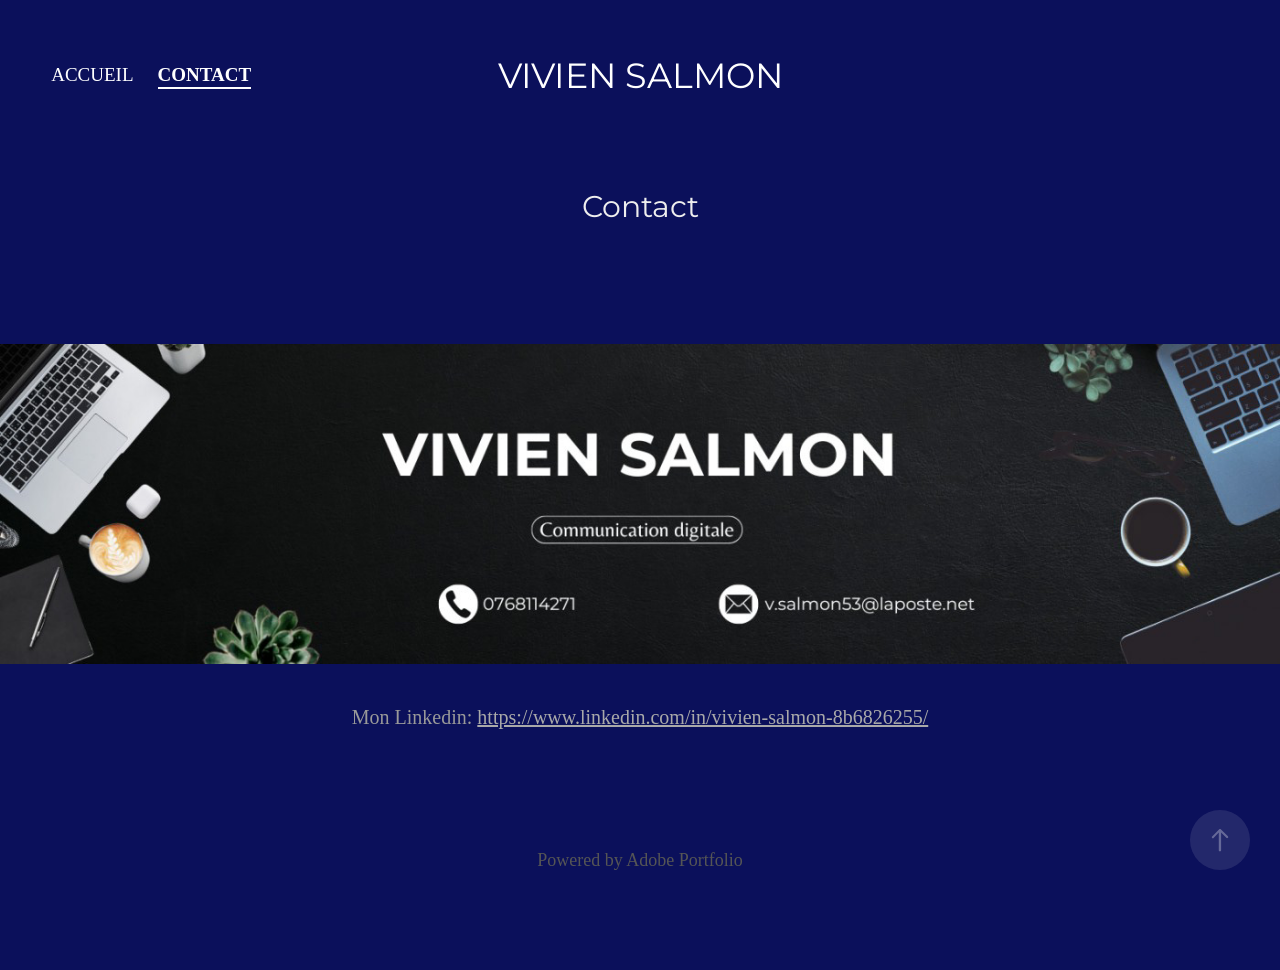
==== contact/index.html @ 7e1f2089 "Reproduction intégrale du Portfolio Vivien Salmon pour GitHub Pages" ====
<!DOCTYPE html>
<html lang="fr" class="responsive">
<head>
  <meta charset="UTF-8">
  <meta name="viewport" content="width=device-width, initial-scale=1.0">
  <title>Contact | Vivien Salmon</title>
  <meta name="description" content="Portfolio de Vivien Salmon - Master en Communication Numérique et création de contenus (Audiovisuel, Graphisme, Web, Sport).">
  <meta name="author" content="Vivien Salmon">

  <!-- Open Graph / Meta Réseaux Sociaux -->
  <meta property="og:title" content="Contact | Vivien Salmon">
  <meta property="og:description" content="Portfolio de Vivien Salmon - Projets audiovisuels, graphiques et communication.">
  <meta property="og:type" content="website">

  <!-- Google Fonts : Montserrat & Inter (Typographie Futura PT alternative) -->
  <link rel="preconnect" href="https://fonts.googleapis.com">
  <link rel="preconnect" href="https://fonts.gstatic.com" crossorigin>
  <link href="https://fonts.googleapis.com/css2?family=Montserrat:ital,wght@0,300;0,400;0,500;0,600;0,700;0,800;1,400&family=Inter:wght@300;400;500;600;700&display=swap" rel="stylesheet">

  <!-- Stylesheets -->
  <link rel="stylesheet" href="../assets/css/main.css">
  <link rel="stylesheet" href="../assets/css/theme.css">
  <link rel="stylesheet" href="../assets/css/custom.css">

  <link rel="icon" type="image/x-icon" href="../assets/images/favicon.ico">
</head>
<body class="theme-background">

    <div class="page-background-video page-background-video-with-panel">
      </div>
  <div class="js-responsive-nav">
    <div class="responsive-nav has-social">
      <div class="close-responsive-click-area js-close-responsive-nav">
        <div class="close-responsive-button"></div>
      </div>
          <nav class="nav-container" data-hover-hint-placement="bottom-start">
                          <div class="gallery-title"><a href="../index.html">Accueil</a></div>
                              <div class="page-title">
        <a href="../contact.html" class=" active">Contact</a>
      </div>
</nav>
        <div class="social pf-nav-social" data-hover-hint-placement="bottom-start">
          <ul>
                </ul>
        </div>
          </div>
  </div>
    <header class="site-header js-site-header " data-hover-hint-placement="top-start">
        <nav class="nav-container" data-hover-hint-placement="bottom-start">
                        <div class="gallery-title"><a href="../index.html">Accueil</a></div>
                              <div class="page-title">
        <a href="../contact.html" class=" active">Contact</a>
      </div>
</nav>
        <div class="logo-wrap" data-hover-hint-placement="bottom-start">
          <div class="logo logo-text  ">
              <a href="../index.html" class="preserve-whitespace">Vivien Salmon</a>
    
</div>
        </div>
        <div class="social pf-nav-social" data-hover-hint-placement="bottom-start">
          <ul>
                </ul>
        </div>
              <div class="hamburger-click-area js-hamburger">
          <div class="hamburger">
            <i></i>
            <i></i>
            <i></i>
          </div>
        </div>
          </header>
    <div class="header-placeholder"></div>
    <div class="site-wrap cfix js-site-wrap">
    <div class="site-container">
      <div class="site-content">
        <main>
            <div class="page-container">
              <section class="page standard-modules">
                  <header class="page-header content">
            <h1 class="title preserve-whitespace">Contact</h1>
            <p class="description"></p>
        </header>
            <div class="page-content js-page-content">
        <div id="project-canvas" class="js-project-modules modules content">
    <div id="project-modules">
  <div class="project-module module image project-module-image js-js-project-module" style="padding-top: px;
padding-bottom: px;
">


     <div class="js-lightbox lightbox-link" data-src="../assets/images/efd9c366-d733-4918-a617-cfb0f1c86d12.jpg">
           <img class="js-lazy image-loaded" src="../assets/images/efd9c366-d733-4918-a617-cfb0f1c86d12.jpg" width="1400" srcset="../assets/images/efd9c366-d733-4918-a617-cfb0f1c86d12.jpg 600w,../assets/images/efd9c366-d733-4918-a617-cfb0f1c86d12.jpg 1200w,../assets/images/efd9c366-d733-4918-a617-cfb0f1c86d12.jpg 1400w," sizes="(max-width: 1400px) 100vw, 1400px">
     </div>

</div>
<div class="project-module module text project-module-text align- js-project-module">
  <div class="rich-text js-text-editable module-text"><div>Mon Linkedin:&nbsp;<a href="https://www.linkedin.com/in/vivien-salmon-8b6826255/" target="_self">https://www.linkedin.com/in/vivien-salmon-8b6826255/</a></div></div>
</div>
  </div>
  </div>
</div>
    </section>
                  <section class="back-to-top">
      <a href="#"><span class="arrow">↑</span><span class="preserve-whitespace">Back to Top</span></a>
    </section>
    <a class="back-to-top-fixed js-back-to-top back-to-top-fixed-with-panel" data-hover-hint-placement="top-start" href="#">
      <svg version="1.1" id="Layer_1" xmlns="http://www.w3.org/2000/svg" xmlns:xlink="http://www.w3.org/1999/xlink" x="0px" y="0px" viewBox="0 0 26 26" style="enable-background:new 0 0 26 26;" xml:space="preserve" class="icon icon-back-to-top">
      <g>
        <path d="M13.8,1.3L21.6,9c0.1,0.1,0.1,0.3,0.2,0.4c0.1,0.1,0.1,0.3,0.1,0.4s0,0.3-0.1,0.4c-0.1,0.1-0.1,0.3-0.3,0.4
          c-0.1,0.1-0.2,0.2-0.4,0.3c-0.2,0.1-0.3,0.1-0.4,0.1c-0.1,0-0.3,0-0.4-0.1c-0.2-0.1-0.3-0.2-0.4-0.3L14.2,5l0,19.1
          c0,0.2-0.1,0.3-0.1,0.5c0,0.1-0.1,0.3-0.3,0.4c-0.1,0.1-0.2,0.2-0.4,0.3c-0.1,0.1-0.3,0.1-0.5,0.1c-0.1,0-0.3,0-0.4-0.1
          c-0.1-0.1-0.3-0.1-0.4-0.3c-0.1-0.1-0.2-0.2-0.3-0.4c-0.1-0.1-0.1-0.3-0.1-0.5l0-19.1l-5.7,5.7C6,10.8,5.8,10.9,5.7,11
          c-0.1,0.1-0.3,0.1-0.4,0.1c-0.2,0-0.3,0-0.4-0.1c-0.1-0.1-0.3-0.2-0.4-0.3c-0.1-0.1-0.1-0.2-0.2-0.4C4.1,10.2,4,10.1,4.1,9.9
          c0-0.1,0-0.3,0.1-0.4c0-0.1,0.1-0.3,0.3-0.4l7.7-7.8c0.1,0,0.2-0.1,0.2-0.1c0,0,0.1-0.1,0.2-0.1c0.1,0,0.2,0,0.2-0.1
          c0.1,0,0.1,0,0.2,0c0,0,0.1,0,0.2,0c0.1,0,0.2,0,0.2,0.1c0.1,0,0.1,0.1,0.2,0.1C13.7,1.2,13.8,1.2,13.8,1.3z"></path>
      </g>
      </svg>
    </a>
  </div>
                        <footer class="site-footer">
                <div class="footer-text">
                  Powered by <a href="http://portfolio.adobe.com" target="_blank">Adobe Portfolio</a>
                </div>
              </footer>
                  </main>
      </div>
    </div>
  </div>

    <script type="text/javascript">var __config__ = {
lightbox: {"enabled":1,"color":{"opacity":0.94,"hex":"#fff"}},
pageTransition: 1,
linkTransition: 1,
theme: {"name":"marta/ludwig"},
};

var __languages__ = {
  localizedValidationMessages: {}
};
</script>
    <script type="text/javascript" src="https://renderer.myportfolio.com/dist/js/main.js"></script><div class="js-lightbox-wrap offscreen" id="lightbox-wrap">
    
  <div class="js-blocking" id="lightbox-blocking">
    <span class="lightbox-spinner"></span>
  </div>

    <div class="js-lightbox-inner-wrap" id="lightbox-inner-wrap">
      <div class="js-img-wrap" id="lightbox-img-wrap">
        
  <div class="lightbox-extra control prev js-control js-prev">
    <svg xmlns="http://www.w3.org/2000/svg" version="1.1" x="0" y="0" width="60" height="60" viewBox="0 0 60 60" xml:space="preserve">
      <circle class="lightbox-icon-bg" cx="30" cy="30" r="30"></circle>
      <path class="lightbox-icon-arrow" d="M36.8,36.4L30.3,30l6.5-6.4l-3.5-3.4l-10,9.8l10,9.8L36.8,36.4z"></path>
    </svg>
  </div>

        
  <div class="lightbox-extra control next js-control js-next">
    <svg xmlns="http://www.w3.org/2000/svg" version="1.1" x="0" y="0" width="60" height="60" viewBox="0 0 60 60" xml:space="preserve">
      <circle class="lightbox-icon-bg" cx="30" cy="30" r="30"></circle>
      <path class="lightbox-icon-arrow" d="M24.2,23.5l6.6,6.5l-6.6,6.5l3.6,3.5L37.8,30l-10.1-9.9L24.2,23.5z"></path>
    </svg>
  </div>

        
  <div class="lightbox-extra control close js-control js-close">
    <svg xmlns="http://www.w3.org/2000/svg" version="1.1" x="0" y="0" viewBox="0 0 100 100" preserveAspectRatio="xMidYMid meet">
      <circle class="lightbox-icon-bg" cx="50" cy="50" r="47.5"></circle>
      <polygon class="lightbox-icon-close" points="64.5,39.8 60.2,35.5 50,45.7 39.8,35.5 35.5,39.8 45.7,50 35.5,60.2 39.8,64.5 50,54.3 60.2,64.5 64.5,60.2 54.3,50"></polygon>
    </svg>
  </div>

        <div class="lightbox-contents js-contents"></div>
      </div>
    </div>
  </div>



          <script>
          (function() {
            function listener(evt) {
              // prevent user interaction
              evt.stopPropagation();
              evt.stopImmediatePropagation();
              evt.preventDefault();
            };
            document.addEventListener('click', listener, true);
            window.addEventListener('load', function() { document.removeEventListener('click', listener, true); });
          })();
          </script>
        

  <!-- Lightbox Modal pour agrandir les photos -->
  <div id="image-lightbox" class="lightbox-modal" onclick="closeLightbox()">
    <span class="lightbox-close">&times;</span>
    <img class="lightbox-content" id="lightbox-img" alt="Agrandissement">
  </div>

  <script src="../assets/js/main.js"></script>
</body>
</html>
---- assets/css/main.css ----
.disable-download img {
  pointer-events: none; }
@-webkit-keyframes rotate-forever {
  0% {
    -webkit-transform: rotate(0deg);
    -moz-transform: rotate(0deg);
    -ms-transform: rotate(0deg);
    -o-transform: rotate(0deg);
    transform: rotate(0deg); }
  100% {
    -webkit-transform: rotate(360deg);
    -moz-transform: rotate(360deg);
    -ms-transform: rotate(360deg);
    -o-transform: rotate(360deg);
    transform: rotate(360deg); } }

@-moz-keyframes rotate-forever {
  0% {
    -webkit-transform: rotate(0deg);
    -moz-transform: rotate(0deg);
    -ms-transform: rotate(0deg);
    -o-transform: rotate(0deg);
    transform: rotate(0deg); }
  100% {
    -webkit-transform: rotate(360deg);
    -moz-transform: rotate(360deg);
    -ms-transform: rotate(360deg);
    -o-transform: rotate(360deg);
    transform: rotate(360deg); } }

@keyframes rotate-forever {
  0% {
    -webkit-transform: rotate(0deg);
    -moz-transform: rotate(0deg);
    -ms-transform: rotate(0deg);
    -o-transform: rotate(0deg);
    transform: rotate(0deg); }
  100% {
    -webkit-transform: rotate(360deg);
    -moz-transform: rotate(360deg);
    -ms-transform: rotate(360deg);
    -o-transform: rotate(360deg);
    transform: rotate(360deg); } }

.lightbox-spinner {
  -webkit-animation-duration: 0.7s;
  -moz-animation-duration: 0.7s;
  animation-duration: 0.7s;
  -webkit-animation-iteration-count: infinite;
  -moz-animation-iteration-count: infinite;
  animation-iteration-count: infinite;
  -webkit-animation-name: rotate-forever;
  -moz-animation-name: rotate-forever;
  animation-name: rotate-forever;
  -webkit-animation-timing-function: linear;
  -moz-animation-timing-function: linear;
  animation-timing-function: linear;
  height: 30px;
  width: 30px;
  border: 4px solid #fff;
  border-right-color: transparent;
  border-radius: 50%;
  display: inline-block;
  opacity: 0.7; }
.link-transition a {
  transition: background 0.2s ease, color 0.2s ease; }
  .link-transition a svg {
    transition: fill 0.2s ease; }

.project-cover .details {
  transition: background 0.2s ease; }

.project-cover .title,
.project-cover .fields,
.project-cover .custom,
.project-cover .description,
.project-cover .date {
  transition: color 0.2s ease; }
html.lightbox-enabled,
html.lightbox-enabled body {
  overflow: hidden; }

html.lightbox-zoomed .lightbox-content {
  cursor: zoom-out;
  overflow: auto; }
  html.lightbox-zoomed .lightbox-content.zoomable-x {
    justify-content: flex-start; }
  html.lightbox-zoomed .lightbox-content.zoomable-y {
    align-items: baseline; }

html.lightbox-zoomed #lightbox-wrap img {
  max-width: inherit;
  max-height: inherit; }

html.lightbox-zoomed #lightbox-img-wrap .lightbox-extra {
  display: none; }

.lightbox-link,
.lightbox-content.zoomable {
  cursor: zoom-in; }

#lightbox-wrap .lightbox-contents {
  -moz-user-select: none;
  -webkit-user-select: none;
  -ms-user-select: none;
  user-select: none; }

.lightbox-content {
  align-items: center;
  display: flex;
  height: 100%;
  justify-content: center;
  opacity: 1;
  position: absolute;
  top: 0;
  transition: opacity .4s;
  width: 100vw; }

#lightbox-blocking {
  align-items: center;
  bottom: 0;
  display: flex;
  justify-content: center;
  left: 0;
  position: fixed;
  right: 0;
  top: 0;
  z-index: 1002; }
  #lightbox-blocking .lightbox-spinner {
    display: none; }

#lightbox-wrap {
  height: 100%;
  left: 0;
  position: fixed;
  top: 0;
  width: 100vw;
  z-index: 1001; }
  #lightbox-wrap .offscreen, #lightbox-wrap.offscreen {
    height: 0;
    overflow: hidden;
    visibility: hidden;
    -webkit-transform: translateX(-99999px);
    -ms-transform: translateX(-99999px);
    transform: translateX(-99999px);
    width: 0; }
  #lightbox-wrap.loading .lightbox-spinner {
    display: block; }
  #lightbox-wrap .hidden {
    opacity: 0; }
  #lightbox-wrap .lightbox-contents {
    display: inline-block;
    max-height: 100%;
    max-width: 100%; }
  #lightbox-wrap.single .next, #lightbox-wrap.single .next:hover,
  #lightbox-wrap.single .prev,
  #lightbox-wrap.single .prev:hover {
    display: none; }
  #lightbox-wrap.extras-hidden #lightbox-img-wrap .lightbox-extra {
    opacity: 0;
    transition: opacity 1s; }
  #lightbox-wrap img {
    max-height: 100vh;
    max-width: 100vw; }

#lightbox-inner-wrap {
  height: 100%;
  margin: auto;
  position: relative;
  z-index: 1003; }
  #lightbox-inner-wrap .control {
    cursor: pointer;
    position: absolute;
    z-index: 1003; }
  #lightbox-inner-wrap svg .lightbox-icon-bg {
    fill: #696969;
    opacity: .2; }
  #lightbox-inner-wrap svg:hover .lightbox-icon-bg {
    opacity: .4; }
  #lightbox-inner-wrap .next,
  #lightbox-inner-wrap .prev {
    height: 100vh;
    opacity: 0;
    top: 0;
    width: 30vw; }
    #lightbox-inner-wrap .next:hover,
    #lightbox-inner-wrap .prev:hover {
      opacity: 1; }
    #lightbox-inner-wrap .next.hidden,
    #lightbox-inner-wrap .prev.hidden {
      cursor: default; }
      #lightbox-inner-wrap .next.hidden svg,
      #lightbox-inner-wrap .prev.hidden svg {
        display: none; }
    #lightbox-inner-wrap .next svg,
    #lightbox-inner-wrap .prev svg {
      top: -webkit-calc(50% - 30px) ;
      top: calc(50% - 30px) ;
      position: absolute; }
      #lightbox-inner-wrap .next svg .lightbox-icon-arrow,
      #lightbox-inner-wrap .prev svg .lightbox-icon-arrow {
        fill: #FFFFFF; }
  #lightbox-inner-wrap .next {
    right: 0; }
    #lightbox-inner-wrap .next svg {
      right: 20px; }
  #lightbox-inner-wrap .prev {
    left: 0; }
    #lightbox-inner-wrap .prev svg {
      left: 20px; }
  #lightbox-inner-wrap .close {
    position: fixed;
    height: 40px;
    right: 20px;
    top: 20px;
    width: 40px; }
    #lightbox-inner-wrap .close:hover {
      cursor: pointer; }
    #lightbox-inner-wrap .close .lightbox-icon-bg {
      fill: #fff; }

@media (max-width: 1024px) {
  #lightbox-inner-wrap .close {
    right: 0;
    top: 0; }
    #lightbox-inner-wrap .close circle {
      display: none; }
  #lightbox-inner-wrap .next:hover,
  #lightbox-inner-wrap .prev:hover {
    opacity: 0; } }

@media (min-width: 1024px) {
  .lightbox-link.hover-icon-enabled {
    position: relative; }
    .lightbox-link.hover-icon-enabled:hover::after {
      background: rgba(105, 105, 105, 0.2) url([data-uri]) no-repeat center;
      background-size: 16px;
      border-radius: 50%;
      content: '';
      display: block;
      height: 36px;
      position: absolute;
      right: 10px;
      top: 10px;
      width: 36px;
      z-index: 1000; } }

@media all and (-ms-high-contrast: none) {
  .lightbox-link,
  .lightbox-content.zoomable {
    cursor: pointer; } }
.project-module-video {
  min-width: 210px !important; }

.project-module-video .embed-dimensions {
  min-width: 210px !important; }
@-webkit-keyframes fade-in {
  from {
    opacity: 0; }
  to {
    opacity: 1; } }

@-moz-keyframes fade-in {
  from {
    opacity: 0; }
  to {
    opacity: 1; } }

@keyframes fade-in {
  from {
    opacity: 0; }
  to {
    opacity: 1; } }

@-webkit-keyframes fade-out {
  from {
    opacity: 1; }
  to {
    opacity: 0; } }

@-moz-keyframes fade-out {
  from {
    opacity: 1; }
  to {
    opacity: 0; } }

@keyframes fade-out {
  from {
    opacity: 1; }
  to {
    opacity: 0; } }

.transition-enabled {
  opacity: 0; }

.transition-in {
  -webkit-animation: fade-in ease-in;
  animation: fade-in ease-in;
  -webkit-animation-duration: 0.25s;
  animation-duration: 0.25s;
  -webkit-animation-fill-mode: forwards;
  animation-fill-mode: forwards; }

.transition-out {
  opacity: 1;
  -webkit-animation: fade-out ease-out;
  animation: fade-out ease-out;
  -webkit-animation-duration: 0.25s;
  animation-duration: 0.25s;
  -webkit-animation-fill-mode: forwards;
  animation-fill-mode: forwards; }
---- assets/css/theme.css ----
.logo-wrap:after, .site-header:after {
  clear: both;
  content: "";
  display: table;
}

/*! normalize.css v3.0.1 | MIT License | git.io/normalize */
/**
 * 1. Set default font family to sans-serif.
 * 2. Prevent iOS text size adjust after orientation change, without disabling
 *    user zoom.
 */
html {
  font-family: sans-serif; /* 1 */
  -ms-text-size-adjust: 100%; /* 2 */
  -webkit-text-size-adjust: 100%; /* 2 */
}

/**
 * Remove default margin.
 */
body {
  margin: 0;
}

/* HTML5 display definitions
   ========================================================================== */
/**
 * Correct `block` display not defined for any HTML5 element in IE 8/9.
 * Correct `block` display not defined for `details` or `summary` in IE 10/11 and Firefox.
 * Correct `block` display not defined for `main` in IE 11.
 */
article,
aside,
details,
figcaption,
figure,
footer,
header,
hgroup,
main,
nav,
section,
summary {
  display: block;
}

/**
 * 1. Correct `inline-block` display not defined in IE 8/9.
 * 2. Normalize vertical alignment of `progress` in Chrome, Firefox, and Opera.
 */
audio,
canvas,
progress,
video {
  display: inline-block; /* 1 */
  vertical-align: baseline; /* 2 */
}

/**
 * Prevent modern browsers from displaying `audio` without controls.
 * Remove excess height in iOS 5 devices.
 */
audio:not([controls]) {
  display: none;
  height: 0;
}

/**
 * Address `[hidden]` styling not present in IE 8/9/10.
 * Hide the `template` element in IE 8/9/11, Safari, and Firefox < 22.
 */
[hidden],
template {
  display: none;
}

/* Links
   ========================================================================== */
/**
 * Remove the gray background color from active links in IE 10.
 */
a {
  background: transparent;
}

/**
 * Improve readability when focused and also mouse hovered in all browsers.
 */
a:active,
a:focus,
a:hover {
  outline: 0;
}

/* Text-level semantics
   ========================================================================== */
/**
 * Address styling not present in IE 8/9/10/11, Safari, and Chrome.
 */
abbr[title] {
  border-bottom: 1px dotted;
}

/**
 * Address style set to `bolder` in Firefox 4+, Safari, and Chrome.
 */
b,
strong {
  font-weight: bold;
}

/**
 * Address styling not present in Safari and Chrome.
 */
dfn {
  font-style: italic;
}

/**
 * Address variable `h1` font-size and margin within `section` and `article`
 * contexts in Firefox 4+, Safari, and Chrome.
 */
h1 {
  font-size: 2em;
  margin: 0.67em 0;
}

/**
 * Address styling not present in IE 8/9.
 */
mark {
  background: #ff0;
  color: #000;
}

/**
 * Address inconsistent and variable font size in all browsers.
 */
small {
  font-size: 80%;
}

/**
 * Prevent `sub` and `sup` affecting `line-height` in all browsers.
 */
sub,
sup {
  font-size: 75%;
  line-height: 0;
  position: relative;
  vertical-align: baseline;
}

sup {
  top: -0.5em;
}

sub {
  bottom: -0.25em;
}

/* Embedded content
   ========================================================================== */
/**
 * Remove border when inside `a` element in IE 8/9/10.
 */
img {
  border: 0;
}

/**
 * Correct overflow not hidden in IE 9/10/11.
 */
svg:not(:root) {
  overflow: hidden;
}

/* Grouping content
   ========================================================================== */
/**
 * Address margin not present in IE 8/9 and Safari.
 */
figure {
  margin: 1em 40px;
}

/**
 * Address differences between Firefox and other browsers.
 */
hr {
  -moz-box-sizing: content-box;
  box-sizing: content-box;
  height: 0;
}

/**
 * Contain overflow in all browsers.
 */
pre {
  overflow: auto;
}

/**
 * Address odd `em`-unit font size rendering in all browsers.
 */
code,
kbd,
pre,
samp {
  font-family: monospace, monospace;
  font-size: 1em;
}

/* Forms
   ========================================================================== */
/**
 * Known limitation: by default, Chrome and Safari on OS X allow very limited
 * styling of `select`, unless a `border` property is set.
 */
/**
 * 1. Correct color not being inherited.
 *    Known issue: affects color of disabled elements.
 * 2. Correct font properties not being inherited.
 * 3. Address margins set differently in Firefox 4+, Safari, and Chrome.
 */
button,
input,
optgroup,
select,
textarea {
  color: inherit; /* 1 */
  font: inherit; /* 2 */
  margin: 0; /* 3 */
}

/**
 * Address `overflow` set to `hidden` in IE 8/9/10/11.
 */
button {
  overflow: visible;
}

/**
 * Address inconsistent `text-transform` inheritance for `button` and `select`.
 * All other form control elements do not inherit `text-transform` values.
 * Correct `button` style inheritance in Firefox, IE 8/9/10/11, and Opera.
 * Correct `select` style inheritance in Firefox.
 */
button,
select {
  text-transform: none;
}

/**
 * 1. Avoid the WebKit bug in Android 4.0.* where (2) destroys native `audio`
 *    and `video` controls.
 * 2. Correct inability to style clickable `input` types in iOS.
 * 3. Improve usability and consistency of cursor style between image-type
 *    `input` and others.
 */
button,
html input[type=button],
input[type=reset],
input[type=submit] {
  -webkit-appearance: button; /* 2 */
  cursor: pointer; /* 3 */
}

/**
 * Re-set default cursor for disabled elements.
 */
button[disabled],
html input[disabled] {
  cursor: default;
}

/**
 * Remove inner padding and border in Firefox 4+.
 */
button::-moz-focus-inner,
input::-moz-focus-inner {
  border: 0;
  padding: 0;
}

/**
 * Address Firefox 4+ setting `line-height` on `input` using `!important` in
 * the UA stylesheet.
 */
input {
  line-height: normal;
}

/**
 * It's recommended that you don't attempt to style these elements.
 * Firefox's implementation doesn't respect box-sizing, padding, or width.
 *
 * 1. Address box sizing set to `content-box` in IE 8/9/10.
 * 2. Remove excess padding in IE 8/9/10.
 */
input[type=checkbox],
input[type=radio] {
  box-sizing: border-box; /* 1 */
  padding: 0; /* 2 */
}

/**
 * Fix the cursor style for Chrome's increment/decrement buttons. For certain
 * `font-size` values of the `input`, it causes the cursor style of the
 * decrement button to change from `default` to `text`.
 */
input[type=number]::-webkit-inner-spin-button,
input[type=number]::-webkit-outer-spin-button {
  height: auto;
}

/**
 * 1. Address `appearance` set to `searchfield` in Safari and Chrome.
 * 2. Address `box-sizing` set to `border-box` in Safari and Chrome
 *    (include `-moz` to future-proof).
 */
input[type=search] {
  -webkit-appearance: textfield; /* 1 */
  -moz-box-sizing: content-box;
  -webkit-box-sizing: content-box; /* 2 */
  box-sizing: content-box;
}

/**
 * Remove inner padding and search cancel button in Safari and Chrome on OS X.
 * Safari (but not Chrome) clips the cancel button when the search input has
 * padding (and `textfield` appearance).
 */
input[type=search]::-webkit-search-cancel-button,
input[type=search]::-webkit-search-decoration {
  -webkit-appearance: none;
}

/**
 * Define consistent border, margin, and padding.
 */
fieldset {
  border: 0;
  margin: 0;
  padding: 0;
}

/**
 * 1. Correct `color` not being inherited in IE 8/9/10/11.
 * 2. Remove padding so people aren't caught out if they zero out fieldsets.
 */
legend {
  border: 0; /* 1 */
  padding: 0; /* 2 */
}

/**
 * Remove default vertical scrollbar in IE 8/9/10/11.
 */
textarea {
  overflow: auto;
}

/**
 * Don't inherit the `font-weight` (applied by a rule above).
 * NOTE: the default cannot safely be changed in Chrome and Safari on OS X.
 */
optgroup {
  font-weight: bold;
}

/* Tables
   ========================================================================== */
/**
 * Remove most spacing between table cells.
 */
table {
  border-collapse: collapse;
  border-spacing: 0;
}

td,
th {
  padding: 0;
}

* {
  box-sizing: border-box;
}

html {
  -webkit-font-smoothing: antialiased;
  text-rendering: optimizeLegibility;
}

ul {
  margin: 0;
  padding: 0;
}
ul li {
  list-style-type: none;
}

img {
  vertical-align: top;
}

p {
  margin: 0;
}

a {
  text-decoration: none;
}

html,
body {
  min-height: 100%;
}

.italic {
  font-style: italic;
}

.underline {
  text-decoration: underline;
}

.strikethrough {
  text-decoration: line-through;
}

.bold {
  font-weight: bold;
}

.cfix:after {
  clear: both;
  content: " ";
  display: block;
  height: 0;
  line-height: 0;
  overflow: hidden;
  visibility: hidden;
}

html {
  background-color: #0B105B;
  /* stylelint-disable function-url-quotes */
  background-image: url("");
  /* stylelint-enable function-url-quotes */
  background-position: top left;
  background-repeat: no-repeat;
  background-size: contain;
}
html:before {
  background-color: #000;
  display: none;
  opacity: calc(30 * 0.01);
}
.site-container {
  float: left;
  max-width: 100%;
}

html .page-background-video .video-wrap {
  left: 0;
  width: 100%;
}

.image-left .page-background-video .video-wrap {
  left: 50vw;
  width: 50vw;
}

.image-right .page-background-video .video-wrap {
  width: 50vw;
}

.example-site-footer {
  background: rgba(37, 38, 42, 0.94);
  bottom: 0;
  color: #fff;
  display: inline-block;
  font-family: "Helvetica Neue", sans-serif;
  font-size: 14px;
  left: 0;
  padding: 0 20px 0 0;
  position: fixed;
  width: 100%;
  z-index: 4;
}
.example-site-footer .icon {
  fill: #fff;
  float: left;
}
.example-site-footer .content-left,
.example-site-footer .content-right {
  height: 70px;
}
.example-site-footer .content-left {
  float: left;
}
.example-site-footer .content-right {
  float: right;
}

.example-footer-content {
  -webkit-transform: translateY(-50%);
  -moz-transform: translateY(-50%);
  -ms-transform: translateY(-50%);
  -o-transform: translateY(-50%);
  transform: translateY(-50%);
  display: inline-block;
  position: relative;
  top: 50%;
}

.example-footer-link {
  border-bottom: 1px solid #fff;
  color: #fff;
}
.example-footer-link:hover {
  border-bottom-width: 0;
}

@media (max-width: 932px) {
  .example-site-footer .desktop {
    display: none;
  }
  .example-site-footer .mobile {
    text-transform: capitalize;
  }
}
html {
  position: relative;
}
html:before {
  content: "";
  height: 100%;
  left: 0;
  position: fixed;
  top: 0;
  width: 100%;
}

.site-wrap,
.site-container {
  position: relative;
  width: 100%;
}

.site-wrap:before {
  content: "";
  height: 100%;
  left: 0;
  position: absolute;
  top: 0;
  width: 100%;
}

.site-header {
  position: relative;
}

.theme-container:before {
  content: "";
  height: 100%;
  left: 0;
  position: absolute;
  top: 0;
  width: 100%;
}

.responsive-nav {
  display: none;
  opacity: 0;
  visibility: hidden;
}

.project-cover .separator:last-child,
.project-header .fields .separator:last-child {
  display: none;
}

.preserve-whitespace {
  white-space: pre-wrap;
}

.preserve-whitespace--nowrap {
  white-space: pre;
}

.page-background-video .video-wrap {
  height: 100vh;
  left: 80px;
  overflow: hidden;
  position: fixed;
  top: 0;
  width: calc(100vw - 80px);
  z-index: -1;
}
.image-right .page-background-video .video-wrap {
  width: 50vw;
}
.image-left .page-background-video .video-wrap {
  left: 50%;
  width: 50vw;
}
.page-background-video .renditions-video {
  font-family: "object-fit: cover;";
  height: 100%;
  left: 0;
  object-fit: cover;
  position: relative;
  top: 0;
  width: 100%;
}

.page-background-video-with-panel .video-wrap {
  left: 260px;
  width: calc(100vw - 260px);
}
.image-right .page-background-video-with-panel .video-wrap {
  left: 260px;
  width: calc(50vw - 130px);
}
.image-left .page-background-video-with-panel .video-wrap {
  left: calc(50% + 130px);
  width: calc(50vw - 130px);
}
.image-right .page-background-video-with-panel .video-wrap {
  left: 0;
  width: 50vw;
}
.image-left .page-background-video-with-panel .video-wrap {
  left: 50%;
  width: 50vw;
}

.mp4-image {
  display: none !important;
  font-family: "object-fit: cover;";
  height: 100%;
  left: 0;
  object-fit: cover;
  position: relative;
  top: 0;
  width: 100%;
}

@supports (-webkit-overflow-scrolling: touch) {
  .video-wrap .renditions-video {
    display: none;
  }
  .video-wrap .mp4-image {
    display: block !important;
  }
}
.logo,
.logo-secondary {
  clear: both;
  word-wrap: break-word;
}
.logo img,
.logo-secondary img {
  max-width: 100%;
}
.logo a,
.logo-secondary a {
  color: inherit;
}
.logo .image-link,
.logo-secondary .image-link {
  display: inline-block;
  max-width: 100%;
}
.logo .image-rollover,
.logo .image-scroll,
.logo-secondary .image-rollover,
.logo-secondary .image-scroll {
  display: none;
}
.logo.logo-text,
.logo-secondary.logo-text {
  width: 100%;
}
.logo.has-rollover.hoverable:hover .image-link,
.logo-secondary.has-rollover.hoverable:hover .image-link {
  display: none;
}
.logo.has-rollover.hoverable:hover .image-link.image-rollover,
.logo-secondary.has-rollover.hoverable:hover .image-link.image-rollover {
  display: block;
}
.on-scroll .logo.has-scroll .image-normal,
.on-scroll .logo.has-scroll .image-rollover,
.on-scroll .logo-secondary.has-scroll .image-normal,
.on-scroll .logo-secondary.has-scroll .image-rollover {
  display: none !important;
}
.on-scroll .logo.has-scroll .image-scroll,
.on-scroll .logo-secondary.has-scroll .image-scroll {
  display: inline-block;
}

.logo-image,
.logo-secondary-image {
  width: 100%;
}

.social {
  font-size: 0;
}
.social li {
  display: inline-block;
}
.social li:first-child {
  padding-left: 0 !important;
}
.social li:last-child {
  padding-right: 0 !important;
}
.social li svg {
  vertical-align: middle;
}
.social a {
  display: block;
  text-align: center;
}

nav .page-title,
nav .gallery-title,
nav .project-title,
nav .link-title,
nav .social,
nav .social li {
  display: inline-block;
  vertical-align: middle;
}
nav .project-title:first-child,
nav .gallery-title:first-child,
nav .page-title:first-child,
nav .link-title:first-child {
  padding-left: 0 !important;
}
nav .project-title:last-child,
nav .gallery-title:last-child,
nav .page-title:last-child,
nav .link-title:last-child {
  padding-right: 0 !important;
}

.masthead {
  overflow: hidden;
  position: relative;
}
.masthead .video-wrap {
  height: 100%;
  left: 0;
  overflow: hidden;
  position: absolute;
  top: 0;
  width: 100%;
}
.masthead video {
  font-family: "object-fit: cover;";
  height: 100%;
  left: 0;
  object-fit: cover;
  top: 0;
  width: 100%;
}
.masthead:after {
  content: "";
  height: 100%;
  left: 0;
  position: absolute;
  top: 0;
  width: 100%;
}
.masthead h1,
.masthead p {
  width: 100%;
  word-wrap: break-word;
}

.masthead,
.masthead-placeholder {
  width: 100%;
}

.masthead-placeholder {
  opacity: 0;
  position: relative !important;
  z-index: -1;
}

.masthead-contents,
.masthead-text {
  width: 100%;
}

.masthead-contents {
  height: 100%;
  top: 0;
  z-index: 1;
}

.masthead,
.masthead-contents {
  display: -webkit-box;
  display: -moz-box;
  display: box;
  display: -webkit-flex;
  display: -moz-flex;
  display: -ms-flexbox;
  display: flex;
  -webkit-box-align: center;
  -moz-box-align: center;
  box-align: center;
  -webkit-align-items: center;
  -moz-align-items: center;
  -ms-align-items: center;
  -o-align-items: center;
  align-items: center;
  -ms-flex-align: center;
}

.masthead-arrow-container {
  cursor: pointer;
  height: 40px;
  width: 60px;
}

.masthead-arrow {
  -webkit-transform: rotate(45deg) translateY(-15px) translateX(5px);
  -moz-transform: rotate(45deg) translateY(-15px) translateX(5px);
  -ms-transform: rotate(45deg) translateY(-15px) translateX(5px);
  -o-transform: rotate(45deg) translateY(-15px) translateX(5px);
  transform: rotate(45deg) translateY(-15px) translateX(5px);
  border-bottom: 1px solid transparent;
  border-right: 1px solid transparent;
  bottom: 5px;
  height: 30px;
  position: absolute;
  width: 30px;
}

.masthead-button {
  cursor: pointer;
  display: inline-block;
  vertical-align: middle;
}
.masthead-button + .masthead-button-spacer + .masthead-button {
  margin-left: 17px;
}

.masthead-button-spacer {
  display: none;
}

@media (max-width: 540px) {
  .masthead-button + .masthead-button-spacer {
    display: block;
    height: 17px;
  }
  .masthead-button + .masthead-button-spacer + .masthead-button {
    margin-left: 0;
  }
}
.site-footer {
  clear: both;
  display: block;
}

.cookie-banner {
  bottom: 0;
  display: none;
  position: fixed;
  text-align: center;
  z-index: 99999;
}
.cookie-banner.show {
  display: block;
}
.cookie-banner p {
  font-size: 18px;
  line-height: 1.222;
  margin: 24px;
  max-width: calc(100% - 84px);
}
@media (max-width: 932px) {
  .cookie-banner p {
    font-size: 16px;
  }
}
.cookie-banner a {
  color: inherit;
  margin-left: 10px;
  text-decoration: underline;
}
.cookie-banner .close-btn {
  position: absolute;
  right: 20px;
  top: 50%;
  transform: translateY(-50%);
  width: 16px;
}

.site-header {
  display: -webkit-flex;
  display: flex;
  position: fixed;
  right: 0;
  top: 0;
  width: 100%;
}
.site-header.on-scroll {
  transition: background-color 0.3s ease, box-shadow 0.3s ease;
}

.logo-wrap {
  flex: 1;
}

.logo-wrap {
  max-width: 100%;
  margin-left: auto;
  margin-right: auto;
  padding-bottom: 0px;
  padding-top: 0px;
  width: 40%;
}

.logo-text {
  margin-left: auto;
  margin-right: auto;
  text-align: center;
}

.logo-image {
  max-width: 100%;
  margin-left: auto;
  margin-right: auto;
  text-align: center;
}

.logo-secondary-text {
  float: left;
  text-align: left;
}

.logo-secondary-image {
  max-width: 100%;
  float: left;
  text-align: left;
}

.logo {
  font-family: shzc;
  font-size: 35px;
  font-style: normal;
  font-weight: 400;
  line-height: 35px;
  padding-bottom: 0px;
  padding-left: 5%;
  padding-right: 5%;
  padding-top: 0px;
  text-transform: uppercase;
}
.logo,
.logo a {
  color: #fff;
}
.logo a:hover {
  color: #fff;
  font-style: normal;
  font-weight: 400;
  text-transform: uppercase;
}

.logo-secondary {
  font-family: shzc;
  font-size: 22px;
  font-style: normal;
  font-weight: 400;
  line-height: 22px;
  padding-bottom: 0px;
  padding-left: 0%;
  padding-right: 0%;
  padding-top: 0px;
  text-transform: uppercase;
}
.logo-secondary,
.logo-secondary a {
  color: #cccccc;
}
.logo-secondary a:hover {
  color: #cccccc;
  font-style: normal;
  font-weight: 400;
  text-transform: uppercase;
}

nav {
  float: left;
  max-width: 100%;
  width: 30%;
}
nav .gallery-title a {
  color: #fff;
  font-family: shzc;
  font-size: 19px;
  font-style: normal;
  font-weight: 400;
  line-height: 19px;
  text-transform: uppercase;
}
nav .gallery-title a:hover {
  color: #fff;
  font-style: normal;
  font-weight: 400;
  text-transform: uppercase;
}
nav .gallery-title a.active {
  color: #fff;
  font-style: normal;
  font-weight: 400;
  text-transform: uppercase;
}
nav .project-title a {
  color: #fff;
  font-family: shzc;
  font-size: 19px;
  font-style: normal;
  font-weight: 400;
  line-height: 19px;
  text-transform: uppercase;
}
nav .project-title a:hover {
  color: #fff;
  font-style: normal;
  font-weight: 400;
  text-transform: uppercase;
}
nav .project-title a.active {
  color: #fff;
  font-style: normal;
  font-weight: 400;
  text-transform: uppercase;
}
nav .page-title a {
  color: #fff;
  font-family: shzc;
  font-size: 19px;
  font-style: normal;
  font-weight: 400;
  line-height: 19px;
  text-transform: uppercase;
}
nav .page-title a:hover {
  color: #fff;
  font-style: normal;
  font-weight: 400;
  text-transform: uppercase;
}
nav .page-title a.active {
  color: #fff;
  font-style: normal;
  font-weight: 400;
  text-transform: uppercase;
}
nav .link-title a {
  color: #fff;
  font-family: shzc;
  font-size: 19px;
  font-style: normal;
  font-weight: 400;
  line-height: 19px;
  text-transform: uppercase;
}
nav .link-title a:hover {
  color: #fff;
  font-style: normal;
  font-weight: 400;
  text-transform: uppercase;
}

.pf-nav-social {
  text-align: right;
}
.pf-nav-social li {
  padding-top: 0px;
  padding-bottom: 0px;
  padding-left: 10px;
  padding-right: 0px;
}
.pf-nav-social a:hover svg {
  fill: #fff;
  opacity: 1;
}
.pf-nav-social svg {
  fill: #fff;
  height: 30px;
  opacity: 1;
  width: 30px;
}
@media (max-width: 932px) {
  .pf-nav-social li {
    padding-top: 0px;
    padding-bottom: 0px;
    padding-left: 8px;
    padding-right: 0px;
  }
}
@media (max-width: 540px) {
  .pf-nav-social li {
    padding-top: 0px;
    padding-bottom: 0px;
    padding-left: 7px;
    padding-right: 0px;
  }
}

.pf-footer-social {
  text-align: center;
}
.pf-footer-social li {
  padding-top: 0px;
  padding-bottom: 30px;
  padding-left: 0px;
  padding-right: 15px;
}
.pf-footer-social a:hover svg {
  fill: #eee;
  opacity: 1;
}
.pf-footer-social svg {
  fill: #888;
  height: 30px;
  opacity: 1;
  width: 30px;
}
@media (max-width: 932px) {
  .pf-footer-social li {
    padding-top: 0px;
    padding-bottom: 24px;
    padding-left: 0px;
    padding-right: 12px;
  }
}
@media (max-width: 540px) {
  .pf-footer-social li {
    padding-top: 0px;
    padding-bottom: 20px;
    padding-left: 0px;
    padding-right: 10px;
  }
}

.masthead-social {
  text-align: center;
}
.masthead-social li {
  padding-top: 40px;
  padding-bottom: 15px;
  padding-left: 0px;
  padding-right: 15px;
}
.masthead-social a:hover svg {
  fill: #fff;
  opacity: 0.8;
}
.masthead-social svg {
  fill: #fff;
  height: 30px;
  opacity: 1;
  width: 30px;
}
@media (max-width: 932px) {
  .masthead-social li {
    padding-top: 32px;
    padding-bottom: 12px;
    padding-left: 0px;
    padding-right: 12px;
  }
}
@media (max-width: 540px) {
  .masthead-social li {
    padding-top: 26px;
    padding-bottom: 10px;
    padding-left: 0px;
    padding-right: 10px;
  }
}

nav {
  padding-left: 0%;
  padding-right: 0%;
  text-align: left;
}
nav .gallery-title {
  padding-left: 0px;
  padding-right: 20px;
}
nav .project-title {
  padding-left: 0px;
  padding-right: 20px;
}
nav .page-title {
  padding-left: 0px;
  padding-right: 20px;
}
nav .link-title {
  padding-left: 0px;
  padding-right: 20px;
}

.masthead {
  -webkit-box-pack: center;
  -moz-box-pack: center;
  box-pack: center;
  -webkit-justify-content: center;
  -moz-justify-content: center;
  -ms-justify-content: center;
  -o-justify-content: center;
  justify-content: center;
  -ms-flex-pack: center;
  height: calc(90vh - 160px);
  margin-bottom: 0px;
  padding-left: 0%;
  padding-right: 0%;
}
.masthead:after {
  display: none;
}
.masthead h1 {
  color: #fff;
  font-family: shzc;
  font-size: 60px;
  font-style: normal;
  font-weight: 400;
  line-height: 68px;
  margin-bottom: 20px;
  margin-top: 0px;
  text-align: center;
  text-transform: none;
}
.masthead p {
  color: #ccc;
  font-family: shzc;
  font-size: 24px;
  font-style: normal;
  font-weight: 400;
  line-height: 30px;
  margin-bottom: 0px;
  margin-top: 0px;
  text-align: center;
  text-transform: none;
}

.masthead-contents {
  max-width: 800px;
}

.masthead-arrow-container {
  bottom: 45px;
  position: absolute;
  left: calc(50% - 30px);
}

.masthead-arrow {
  border-bottom-color: #fff;
  border-right-color: #fff;
}

.masthead-buttons {
  padding-top: 30px;
  text-align: center;
}

@media (max-width: 932px) {
  .masthead {
    margin-bottom: 0px;
    padding-left: 5%;
    padding-right: 5%;
  }
  .masthead h1 {
    font-size: 28px;
    line-height: 32px;
    margin-bottom: 14px;
    margin-top: 0px;
  }
  .masthead p {
    font-size: 15px;
    line-height: 19px;
    margin-bottom: 0px;
    margin-top: 0px;
  }
  .masthead-buttons {
    padding-top: 18px;
  }
}
@media (max-width: 540px) {
  .masthead {
    margin-bottom: 0px;
  }
  .masthead h1 {
    font-size: 25px;
    line-height: 28px;
    margin-bottom: 13px;
    margin-top: 0px;
  }
  .masthead p {
    font-size: 14px;
    line-height: 20px;
    margin-bottom: 0px;
    margin-top: 0px;
  }
  .masthead-buttons {
    padding-top: 16px;
  }
}
.site-footer {
  font-family: shzc;
  font-size: 18px;
  font-style: normal;
  font-weight: 400;
  line-height: 20px;
  padding-bottom: 100px;
  padding-left: 0px;
  padding-right: 0px;
  padding-top: 60px;
  text-align: center;
  text-transform: none;
  width: 100%;
}
.site-footer,
.site-footer a {
  color: #555;
}

@media (max-width: 932px) {
  .site-footer {
    font-size: 14px;
    line-height: 16px;
    padding-bottom: 40px;
    padding-top: 28px;
  }
}
@media (max-width: 540px) {
  .site-footer {
    font-size: 14px;
    line-height: 20px;
    padding-bottom: 34px;
    padding-top: 25px;
  }
}
.cookie-banner {
  font-family: shzc;
  width: 100%;
}
.cookie-banner .close-btn {
  cursor: pointer;
}

.lightbox-content {
  height: 100%;
}
.lightbox-content .grid__image-caption {
  font-family: shzc;
}

#lightbox-wrap,
#lightbox-inner-wrap {
  height: 100%;
}

.grid__image-caption,
.grid__image-caption-lightbox {
  font-family: shzc;
}

.site-content {
  margin-left: 0%;
  margin-right: 0%;
  width: 100%;
}

.site-header {
  -webkit-align-items: center;
  align-items: center;
}
.site-header.on-scroll {
  background-color: transparent;
}
.site-header.on-scroll .logo,
.site-header.on-scroll .logo a {
  color: #fff;
}
.site-header.on-scroll .pf-nav-social svg {
  fill: #fff;
  opacity: 1;
}
.site-header.on-scroll nav .page-title a {
  color: #fff;
}
.site-header.on-scroll nav .gallery-title a {
  color: #fff;
}
.site-header.on-scroll nav .project-title a {
  color: #fff;
}
.site-header.on-scroll nav .link-title a {
  color: #fff;
}
.site-header {
  height: 160px;
  padding-bottom: 10px;
  padding-left: 4%;
  padding-right: 4%;
  padding-top: 0px;
  position: relative;
  z-index: 3;
}

.header-placeholder {
  display: none;
}

.logo-image img {
  max-height: 150px;
}

.pf-nav-social {
  width: 30%;
}

.hamburger-click-area {
  -webkit-transform: translateY(-50%);
  -moz-transform: translateY(-50%);
  -ms-transform: translateY(-50%);
  -o-transform: translateY(-50%);
  transform: translateY(-50%);
  cursor: pointer;
  display: none;
  padding: 30px 5%;
  position: absolute;
  right: 0;
  -webkit-tap-highlight-color: transparent;
  top: 50%;
}

.hamburger {
  position: relative;
  width: 24px;
}
.hamburger i {
  display: block;
  height: 2px;
  margin-bottom: 4px;
}
.hamburger i:last-child {
  margin-bottom: 0;
}

@media (max-width: 932px) {
  nav {
    display: none;
    padding: 0;
    width: 100%;
  }
  .site-header {
    padding-left: 5%;
    padding-right: 5%;
  }
  .logo-wrap {
    max-width: 100%;
    padding: 0;
    width: 100%;
  }
  .logo {
    max-width: 100%;
    padding: 0 39px 0 0;
  }
  .logo-image {
    padding-left: 39px;
    margin-bottom: -5px;
    margin-top: -5px;
  }
  .logo-image img {
    max-height: 60px;
  }
  .logo-text {
    /* stylelint-disable length-zero-no-unit */
    /* stylelint-enable length-zero-no-unit */
    font-size: 33px;
    line-height: 33px;
    padding-left: 39px;
  }
  .logo-secondary {
    display: none;
  }
  .close-responsive-button {
    top: 40px;
  }
  .hamburger-click-area {
    display: block;
  }
  .hamburger i {
    background-color: #fff;
  }
  main,
  .site-container {
    width: 100%;
  }
  .site-content {
    margin: 0;
    padding: 0 0;
    width: 100%;
  }
  .responsive-nav {
    background-color: #0B105B;
    bottom: 0;
    display: flex;
    height: 100%;
    left: 0;
    overflow: auto;
    -webkit-overflow-scrolling: touch;
    padding: 50px 5% 0;
    position: fixed;
    right: 0;
    text-align: center;
    top: 0;
    transition: visibility 0s ease 0.2s, opacity 0.2s ease 0s;
    z-index: 99999;
  }
  .responsive-nav nav {
    float: none;
    margin: auto;
    max-width: 100%;
    width: 100%;
  }
  .responsive-nav.has-social nav {
    padding-bottom: 80px;
  }
  .responsive-nav .nav-container {
    width: 100%;
  }
  .responsive-nav .page-title,
  .responsive-nav .project-title,
  .responsive-nav .link-title,
  .responsive-nav .gallery-title {
    display: block;
    text-align: center;
  }
  .responsive-nav .page-title a,
  .responsive-nav .project-title a,
  .responsive-nav .link-title a,
  .responsive-nav .gallery-title a {
    font-size: 22px;
    line-height: 32px;
  }
  .responsive-nav .page-title,
  .responsive-nav .project-title,
  .responsive-nav .link-title,
  .responsive-nav .gallery-title {
    padding: 0 0 30px;
  }
  .responsive-nav .group {
    padding: 0;
  }
  .responsive-nav .social {
    text-align: center;
    width: 100%;
    background-color: #0B105B;
    border-top: 1px solid rgba(0, 0, 0, 0.08);
    bottom: 0;
    left: 0;
    margin: 0;
    min-height: 80px;
    overflow-x: auto;
    overflow-y: hidden;
    padding: 5%;
    position: fixed;
  }
  .responsive-nav .social ul {
    white-space: nowrap;
  }
  .responsive-nav .social svg {
    width: 42px;
  }
  .responsive-nav .social li {
    display: inline-block;
    float: none !important;
    padding: 0 20px 0 0;
  }
  .responsive-nav .social li:last-child {
    padding-right: 0;
  }
  .close-responsive-click-area {
    cursor: pointer;
    padding: 50px 6%;
    position: fixed;
    right: 0;
    -webkit-tap-highlight-color: transparent;
    top: 0;
  }
  .close-responsive-button {
    height: 20px;
    position: fixed;
    right: 5%;
    width: 20px;
  }
  .close-responsive-button:before, .close-responsive-button:after {
    background-color: #fff;
    content: "";
    display: block;
    height: 20px;
    left: 50%;
    position: absolute;
    width: 2px;
  }
  .close-responsive-button:before {
    -webkit-transform: rotate(45deg);
    -moz-transform: rotate(45deg);
    -ms-transform: rotate(45deg);
    -o-transform: rotate(45deg);
    transform: rotate(45deg);
  }
  .close-responsive-button:after {
    -webkit-transform: rotate(-45deg);
    -moz-transform: rotate(-45deg);
    -ms-transform: rotate(-45deg);
    -o-transform: rotate(-45deg);
    transform: rotate(-45deg);
  }
  .show-responsive-nav {
    overflow: hidden;
  }
  .show-responsive-nav .responsive-nav {
    opacity: 1;
    transition: visibility 0s ease 0s, opacity 0.2s ease 0s;
    visibility: visible;
  }
  .show-responsive-nav .responsive-nav nav {
    display: block;
  }
  .show-responsive-nav .site-header,
  .show-responsive-nav .site-container {
    display: none;
  }
  .site-footer {
    padding-left: 5%;
    padding-right: 5%;
    width: 100%;
  }
}
@media (max-width: 540px) {
  .close-responsive-click-area {
    padding: 40px 10%;
  }
  .close-responsive-button {
    top: 30px;
  }
  .logo {
    /* stylelint-disable length-zero-no-unit */
    /* stylelint-enable length-zero-no-unit */
    font-size: 23px;
    line-height: 23px;
  }
}
@media (max-width: 932px) {
  .logo-container {
    width: 100%;
  }
}
@media (max-width: 932px) {
  .site-header {
    /* stylelint-disable length-zero-no-unit */
    /* stylelint-enable length-zero-no-unit */
    padding-bottom: 8px;
    /* stylelint-disable length-zero-no-unit */
  }
  .site-header .pf-nav-social {
    display: none;
  }
  .site-header.on-scroll .hamburger i {
    background-color: #fff;
  }
}
@media (max-width: 540px) {
  .site-header {
    /* stylelint-disable length-zero-no-unit */
    /* stylelint-enable length-zero-no-unit */
    padding-bottom: 6px;
    /* stylelint-disable length-zero-no-unit */
  }
}
.other-projects .project-cover .details-inner:after, .project-module:after, .page-content:after, .other-projects .title-wrapper:after, .other-projects:after {
  clear: both;
  content: "";
  display: table;
}

.back-to-top .arrow {
  margin-right: 10px;
}

.back-to-top-fixed {
  position: fixed;
  z-index: 3;
}

.icon-back-to-top {
  -webkit-transform: translateX(-50%) translateY(-50%);
  -moz-transform: translateX(-50%) translateY(-50%);
  -ms-transform: translateX(-50%) translateY(-50%);
  -o-transform: translateX(-50%) translateY(-50%);
  transform: translateX(-50%) translateY(-50%);
  display: block;
  left: 50%;
  position: absolute;
  top: 50%;
}

.project-module-button {
  margin: 0 auto;
}

.button-container {
  margin: 0 auto;
  text-align: center;
}

.button-module {
  align-items: center;
  cursor: pointer;
  display: inline-flex;
  margin: 0 auto;
  max-width: 100%;
  overflow: hidden;
  white-space: nowrap;
  word-break: keep-all;
}
.button-module::before, .button-module::after {
  content: "";
  display: block;
}

.other-projects {
  width: 100%;
}
.other-projects .title-wrapper {
  display: block;
  width: 100%;
}
.other-projects .project-cover {
  clear: none;
  float: left;
  position: relative;
}
.other-projects .project-cover .editable-button {
  display: none;
}

.other-projects-title {
  display: inline-block;
}

.page-header .title,
.page-header .description,
.page-header .date,
.page-header .custom1,
.page-header .custom2 {
  margin: 0 auto;
}
.page-header .description {
  white-space: pre-line;
  word-wrap: break-word;
}

.page img,
.page object {
  display: block;
  margin: 0 auto;
  max-width: 100%;
}

.page-content {
  clear: both;
}

.page-container {
  width: 100%;
}

.modules span.texteditor-inline-color a {
  color: inherit;
}
.modules span.texteditor-inline-color a:hover {
  color: inherit;
  filter: brightness(70%) saturate(120%) hue-rotate(5deg);
}
.modules .texteditor-inline-fontfamily a {
  font-family: inherit;
}
.modules .texteditor-inline-fontsize a {
  font-size: inherit;
}

.splash {
  display: flex;
  margin: 0 auto;
  min-height: 100vh;
  padding: 0;
  position: relative;
  width: 100%;
}
.splash img,
.splash object {
  display: block;
  margin: 0 auto;
  max-width: 100%;
}
.splash section {
  position: relative;
}
.splash .splash-image {
  background-position: center center;
  background-repeat: no-repeat;
  background-size: cover;
  height: 100vh;
  overflow: hidden;
  position: relative;
  width: 100%;
}
.splash .splash-image video {
  font-family: "object-fit: cover;";
  height: 100vh;
  object-fit: cover;
  object-position: center;
  position: absolute;
  width: 100vw;
  z-index: -1;
}
.splash.image-left .splash-image video, .splash.image-right .splash-image video {
  width: 50vw;
}
.splash .splash-image-wrap {
  height: 100%;
  position: fixed;
  top: 0;
}
.splash.image-right .splash-image-wrap {
  right: 0;
}

.centered {
  align-items: flex-start;
  justify-content: center;
  padding: 20px;
}

.centered .outer-wrap,
.image-right .outer-wrap,
.image-left .outer-wrap {
  align-items: center;
  display: flex;
  justify-content: center;
  overflow: visible;
  width: 100%;
}
.centered .outer-wrap .background-edit-target,
.image-right .outer-wrap .background-edit-target,
.image-left .outer-wrap .background-edit-target {
  display: block;
  height: 104%;
  left: -1%;
  min-height: 95vh;
  padding: 20px 0;
  position: absolute;
  top: 50%;
  transform: translateY(-50%);
  width: 102%;
  z-index: 0;
}

.image-left .outer-wrap {
  margin-left: 50%;
}

.centered-content-wrap {
  padding: 0 20px;
  position: relative;
  width: 100%;
}

@media (max-width: 980px) {
  .image-left .outer-wrap {
    margin-left: 0;
  }
  .outer-wrap {
    width: 100% !important;
  }
  .splash .splash-image video,
  .splash .splash-image .mp4-image {
    height: 50vh;
    left: 50%;
    min-width: 100vw;
    top: 0;
    transform: translateX(-50%);
    width: 100vw;
  }
  .splash.image-left .page-background-video .video-wrap,
  .splash.image-right .page-background-video .video-wrap {
    height: 100vh;
    left: 0;
    top: 0;
    transform: none;
    width: 100vw;
  }
}
.image-right {
  justify-content: stretch;
}

@media (max-width: 980px) {
  .image-right,
  .image-left {
    display: block;
  }
  .image-right:before,
  .image-left:before {
    content: "";
    display: block;
    padding-bottom: 50vh;
    position: relative;
  }
  .image-right .splash-image,
  .image-left .splash-image {
    height: 50vh;
  }
  .image-right .splash-image-wrap,
  .image-left .splash-image-wrap {
    height: auto;
    left: 0;
    position: absolute;
    top: 0;
    width: 100%;
  }
}
.project-module {
  clear: both;
  word-break: break-word;
}

.modules .media_collection {
  margin-left: auto;
  margin-right: auto;
}

.media-is-processing {
  display: none;
}

.grid--main {
  display: flex;
  flex-wrap: wrap;
  overflow: hidden;
  visibility: hidden;
}

/* added via JS by flexbox-sizer*/
.grid--ready {
  visibility: visible;
}

.grid__caption-text {
  color: #fff;
  font-size: 14px;
  font-weight: normal;
  left: 0;
  margin: 0;
  overflow: hidden;
  padding: 10px 5px 8px;
  text-align: center;
  text-overflow: ellipsis;
  white-space: nowrap;
}

.grid__image-caption {
  background: linear-gradient(rgba(0, 0, 0, 0), rgba(0, 0, 0, 0.4) 20px, rgba(0, 0, 0, 0.5));
  bottom: 0;
  left: 0;
  margin: 0;
  opacity: 0;
  padding: 15px 15px 10px;
  position: absolute;
  text-align: center;
  transition: opacity 150ms ease-in-out;
  width: 100%;
}

.grid__image-caption-lightbox {
  background: linear-gradient(rgba(0, 0, 0, 0), rgba(0, 0, 0, 0.4) 25px, rgba(0, 0, 0, 0.5));
  bottom: 0;
  left: 0;
  margin: 0;
  padding: 20px 5px 15px;
  position: absolute;
  text-align: center;
  width: 100%;
}

.grid__caption-text {
  color: #fff;
  font-size: 14px;
  font-weight: normal;
  line-height: 17px;
  margin: 0;
  overflow: hidden;
  padding: 0;
  position: relative;
  text-overflow: ellipsis;
  top: 15px;
  transition: top 150ms 50ms ease-out;
  white-space: nowrap;
}

.lightbox-enabled .grid__caption-text {
  font-size: 14px;
  line-height: 17px;
  margin: 0 auto;
  max-width: 600px;
  overflow: visible;
  top: 0;
  transition: none;
  white-space: normal;
}

.grid__image-wrapper {
  position: relative;
}

.grid__item-container {
  box-sizing: content-box !important;
  display: inline-block;
  position: relative;
}
.grid__item-container .stock__buy-button {
  visibility: hidden;
}
.grid__item-container.hoverable:hover .stock__buy-button {
  visibility: visible;
}
.grid__item-container.hoverable:hover .grid__caption-text {
  top: 0;
  transition: top 150ms 50ms ease-out;
}
.grid__item-container.hoverable:hover .grid__image-caption {
  opacity: 1;
  transition: opacity 150ms ease-in-out;
}

.grid__item-filler {
  background: rgba(0, 0, 0, 0.03);
  display: block;
}
.image-loaded ~ .grid__item-filler {
  background: transparent;
}

.grid__item-image {
  height: 100%;
  position: absolute;
  top: 0;
  vertical-align: bottom;
  width: 100%;
}

/* added via JS by flexbox-sizer*/
.grid__item-spacer {
  flex-grow: 90000000000;
}

.modules .form {
  clear: both;
  margin-left: auto;
  margin-right: auto;
}
.modules .form label {
  display: block;
}
.modules .form input,
.modules .form textarea,
.modules .form .submit-button {
  border-style: solid;
  border-width: 1px;
  outline: none;
}
.modules .form input,
.modules .form textarea {
  -webkit-appearance: none;
  border-radius: 3px;
  padding-right: 10px;
  width: 100%;
}
.modules .form .error input,
.modules .form .error textarea {
  border-color: #c00 !important;
}
.modules .form input {
  height: 42px;
  line-height: 42px;
}
.modules .form textarea {
  display: block;
  height: 132px;
  padding-bottom: 13px;
  padding-top: 13px;
}
.modules .form textarea::-webkit-input-placeholder {
  overflow: hidden;
  white-space: nowrap;
}
.modules .form textarea::-ms-input-placeholder {
  overflow: hidden;
  white-space: nowrap;
}
.modules .form textarea::-moz-input-placeholder {
  overflow: hidden;
  white-space: nowrap;
}
.modules .form .submit-button {
  cursor: pointer;
  display: inline-block;
  overflow: hidden;
  position: relative;
  user-select: none;
  width: auto;
}
.modules .form .contact-form-sent {
  display: none;
}
.modules .form .form-error {
  color: #c00;
  font-size: 12px;
  line-height: 12px;
  padding-top: 5px;
}
.modules .form .submit-text.processing {
  opacity: 0;
}
.modules .form.sent .contact-form {
  display: none;
}
.modules .form.sent .contact-form-sent {
  display: block;
}

.stock__buy-button {
  align-items: center;
  background-color: rgba(0, 0, 0, 0.6);
  border-radius: 4px;
  bottom: 0;
  color: #fff;
  display: flex;
  font: bold 13px sans-serif;
  height: 29px;
  margin: 6px;
  max-width: calc(100% - 12px);
  padding: 0 10px;
  position: absolute;
  right: 0;
}
.stock__buy-button .stock__text {
  overflow: hidden;
  text-overflow: ellipsis;
  white-space: nowrap;
}
.stock__buy-button:hover {
  background-color: #000;
}
.stock__buy-button:hover .stock__icon {
  opacity: 1;
}
.stock__buy-button .stock__icon {
  height: 18px;
  margin-right: 8px;
  min-height: 18px;
  min-width: 18px;
  opacity: 0.7;
  width: 18px;
}

.stock__buy-button-caption {
  bottom: auto;
  top: 0;
}

.grid-module--edit .stock__buy-button {
  display: none;
}

.lightbox-content .stock__buy-button {
  border-radius: 6px;
  font-size: 14px;
  height: 39px;
  margin: 20px;
  padding: 0 15px;
  position: fixed;
  z-index: 1004;
}
@media (max-width: 932px) {
  .lightbox-content .stock__buy-button {
    background-color: #000;
    bottom: 0;
    justify-content: center;
    margin: 20px 30px;
    top: auto;
    width: calc(100% - 60px);
  }
  .lightbox-content .stock__buy-button .stock__icon {
    opacity: 1;
  }
}

.lightbox-content .stock__buy-button-caption {
  right: 50px;
}
@media (max-width: 932px) {
  .lightbox-content .stock__buy-button-caption {
    right: 0;
  }
}

.other-projects .project-cover {
  display: block;
  position: relative;
}
.other-projects .project-cover.hold-space .cover-image:before {
  content: "";
  display: block;
  width: 100%;
}
.other-projects .project-cover.hold-space .cover {
  left: 0;
  min-height: 100%;
  position: absolute;
  top: 0;
}
.other-projects .project-cover .cover-image-wrap {
  overflow: hidden;
  position: relative;
}
.other-projects .project-cover .cover-image {
  position: relative;
  -webkit-transform: translateZ(0);
}
.other-projects .project-cover .cover-image:after {
  -webkit-transition: background-color 0.2s ease, opacity 0.2s ease;
  -moz-transition: background-color 0.2s ease, opacity 0.2s ease;
  transition: background-color 0.2s ease, opacity 0.2s ease;
  content: "";
  display: block;
  height: 100%;
  left: 0;
  position: absolute;
  top: 0;
  width: 100%;
}
.other-projects .project-cover .cover {
  background-position: center center;
  background-repeat: no-repeat;
  background-size: cover;
  display: block;
  min-height: 100%;
  overflow: hidden;
  width: 100%;
}
.other-projects .project-cover .cover .cover__img {
  font-family: "object-fit: cover;";
  height: calc(100% + 2px);
  left: 50%;
  object-fit: cover;
  position: absolute;
  top: 50%;
  transform: translate(-50%, -50%);
  width: calc(100% + 2px);
}
.other-projects .project-cover .cover .cover__img.js-lazy {
  background-color: rgba(0, 0, 0, 0.03);
}
.other-projects .project-cover .cover .cover__img.js-lazy.image-loaded {
  background-color: transparent;
}
.other-projects .project-cover .cover-rollover {
  opacity: 0;
  visibility: hidden;
}
.other-projects .project-cover:hover .cover-normal.has-rollover, .other-projects .project-cover.touch-hover .cover-normal.has-rollover {
  opacity: 0;
  visibility: hidden;
}
.other-projects .project-cover:hover .cover-rollover, .other-projects .project-cover.touch-hover .cover-rollover {
  opacity: 1;
  visibility: visible;
}
.other-projects .project-cover .title,
.other-projects .project-cover .date,
.other-projects .project-cover .custom1,
.other-projects .project-cover .custom2,
.other-projects .project-cover .description {
  clear: both;
}
.other-projects .project-cover .description {
  white-space: pre-line;
  word-wrap: break-word;
}
.other-projects .project-cover .details-inner {
  overflow: hidden;
}
.other-projects .project-cover:hover .details-wrap, .other-projects .project-cover.touch-hover .details-wrap {
  opacity: 1;
}
.other-projects .project-cover .cover-content-container {
  overflow: hidden;
  position: relative;
}
.other-projects .project-cover .details-wrap {
  opacity: 0;
  position: absolute;
  top: 0;
  transition: opacity 0.15s ease;
}
.other-projects .project-cover .details-wrap {
  -webkit-backface-visibility: hidden;
  height: 100%;
}
.other-projects .project-cover .details {
  display: flex;
  height: 100%;
  position: relative;
  width: 100%;
}
.other-projects .project-cover .details-inner {
  width: 100%;
}

.back-to-top {
  display: none;
}

.back-to-top-fixed {
  background: rgba(255, 255, 255, 0.1);
  border-radius: 60px;
  display: block;
  bottom: 30px;
  height: 60px;
  width: 60px;
  right: 30px;
}
.back-to-top-fixed:hover {
  background: rgba(255, 255, 255, 0.2);
}
.back-to-top-fixed:hover .icon-back-to-top {
  fill: #fff;
  opacity: 0.5;
}

.icon-back-to-top {
  fill: #fff;
  height: 24px;
  opacity: 0.3;
  position: absolute;
  width: 24px;
}

@media (max-width: 932px) {
  .back-to-top-fixed {
    display: none;
  }
}
.other-projects {
  padding-bottom: 60px;
  padding-top: 60px;
}
.other-projects .title-container {
  margin-left: auto;
  margin-right: auto;
  max-width: 100%;
  text-align: left;
  width: 100%;
}
.other-projects .project-cover:nth-child(-n+2) {
  display: block;
}
.other-projects .project-cover:nth-child(n+3) {
  display: none;
}

.other-projects-title {
  color: #eee;
  font-family: shzc;
  font-size: 24px;
  font-style: normal;
  font-weight: 400;
  line-height: 26px;
  margin-bottom: 30px;
  margin-top: 0px;
  text-transform: none;
}

@media (max-width: 932px) {
  .other-projects {
    padding-bottom: 28px;
    padding-top: 28px;
  }
  .other-projects-title {
    font-size: 18px;
    line-height: 20px;
    padding-left: 5%;
    padding-right: 5%;
    margin-bottom: 18px;
    margin-top: 0px;
  }
}
@media (max-width: 540px) {
  .other-projects .project-cover:nth-child(n+2) {
    display: none;
  }
  .other-projects {
    padding-bottom: 25px;
    padding-top: 25px;
  }
  .other-projects-title {
    font-size: 15px;
    line-height: 16px;
    margin-bottom: 16px;
    margin-top: 0px;
  }
}
.page-header {
  margin-left: auto;
  margin-right: auto;
  max-width: 620px;
  padding-bottom: 80px;
  padding-top: 30px;
  width: 100%;
}
.page-header .title {
  color: #eee;
  font-family: shzc;
  font-size: 30px;
  font-style: normal;
  font-weight: 400;
  line-height: 34px;
  padding-bottom: 20px;
  padding-top: 0px;
  text-align: center;
  width: 100%;
}
.page-header .description {
  color: #888;
  font-family: shzc;
  font-size: 20px;
  font-style: normal;
  font-weight: 400;
  line-height: 26px;
  padding-bottom: 20px;
  padding-top: 0px;
  text-align: center;
  text-transform: none;
  width: 100%;
}
.page-header .date {
  color: #888;
  font-family: shzc;
  font-size: 20px;
  font-style: normal;
  font-weight: 400;
  line-height: 26px;
  padding-bottom: 20px;
  padding-top: 0px;
  text-align: center;
  text-transform: none;
  width: 100%;
}
.page-header .custom1 {
  color: #888;
  font-family: shzc;
  font-size: 20px;
  font-style: normal;
  font-weight: 400;
  line-height: 26px;
  padding-bottom: 20px;
  padding-top: 0px;
  text-align: center;
  text-transform: none;
  width: 100%;
}
.page-header .custom2 {
  color: #888;
  font-family: shzc;
  font-size: 20px;
  font-style: normal;
  font-weight: 400;
  line-height: 26px;
  padding-bottom: 20px;
  padding-top: 0px;
  text-align: center;
  text-transform: none;
  width: 100%;
}

.page-container {
  margin-left: auto;
  margin-right: auto;
  max-width: 1400px;
  padding-bottom: 0px;
  padding-top: 0px;
}

.page {
  margin-left: 0%;
  margin-right: 0%;
  width: 100%;
}

@media (max-width: 932px) {
  .page-header .title {
    font-size: 22px;
    line-height: 25px;
    /* stylelint-disable length-zero-no-unit */
    /* stylelint-enable length-zero-no-unit */
    padding-bottom: 14px;
    /* stylelint-disable length-zero-no-unit */
  }
  .page-header .date {
    font-size: 17px;
    line-height: 22px;
    /* stylelint-disable length-zero-no-unit */
    /* stylelint-enable length-zero-no-unit */
    padding-bottom: 14px;
    /* stylelint-disable length-zero-no-unit */
  }
  .page-header .custom1 {
    font-size: 17px;
    line-height: 22px;
    /* stylelint-disable length-zero-no-unit */
    /* stylelint-enable length-zero-no-unit */
    padding-bottom: 14px;
    /* stylelint-disable length-zero-no-unit */
  }
  .page-header .custom2 {
    font-size: 17px;
    line-height: 22px;
    /* stylelint-disable length-zero-no-unit */
    /* stylelint-enable length-zero-no-unit */
    padding-bottom: 14px;
    /* stylelint-disable length-zero-no-unit */
  }
  .page-header .description {
    font-size: 17px;
    line-height: 22px;
    /* stylelint-disable length-zero-no-unit */
    /* stylelint-enable length-zero-no-unit */
    padding-bottom: 14px;
    /* stylelint-disable length-zero-no-unit */
  }
  .page-header {
    padding-left: 5%;
    padding-right: 5%;
    padding-bottom: 34px;
    padding-top: 18px;
    width: 100%;
  }
  .page-header .title,
  .page-header .custom1,
  .page-header .custom2,
  .page-header .date,
  .page-header .description,
  .page-header .project-module-text {
    width: 100%;
  }
  .page {
    margin-left: 0;
    margin-right: 0;
    width: 100%;
  }
  .page-container {
    max-width: 100%;
    padding-bottom: 0px;
    padding-top: 0px;
  }
}
@media (max-width: 540px) {
  .page-header .title {
    font-size: 19px;
    line-height: 22px;
    /* stylelint-disable length-zero-no-unit */
    /* stylelint-enable length-zero-no-unit */
    padding-bottom: 13px;
    /* stylelint-disable length-zero-no-unit */
  }
  .page-header .date {
    font-size: 14px;
    line-height: 18px;
    /* stylelint-disable length-zero-no-unit */
    /* stylelint-enable length-zero-no-unit */
    padding-bottom: 13px;
    /* stylelint-disable length-zero-no-unit */
  }
  .page-header .custom1 {
    font-size: 14px;
    line-height: 18px;
    /* stylelint-disable length-zero-no-unit */
    /* stylelint-enable length-zero-no-unit */
    padding-bottom: 13px;
    /* stylelint-disable length-zero-no-unit */
  }
  .page-header .custom2 {
    font-size: 14px;
    line-height: 18px;
    /* stylelint-disable length-zero-no-unit */
    /* stylelint-enable length-zero-no-unit */
    padding-bottom: 13px;
    /* stylelint-disable length-zero-no-unit */
  }
  .page-header .description {
    font-size: 14px;
    line-height: 18px;
    /* stylelint-disable length-zero-no-unit */
    /* stylelint-enable length-zero-no-unit */
    padding-bottom: 13px;
    /* stylelint-disable length-zero-no-unit */
  }
  .page-header {
    padding-bottom: 29px;
    padding-top: 16px;
    width: 100%;
  }
  .page-container {
    padding-bottom: 0px;
    padding-top: 0px;
  }
}
.project-module-button[data-id=""] .button-module {
  font-style: normal;
  font-weight: normal;
  text-transform: none;
  background-color: "";
  border: 1px solid;
}
.project-module-button[data-id=""] .button-module:hover {
  font-style: normal;
  font-weight: normal;
  text-decoration: none;
  text-transform: none;
  border: 1px solid;
}
@media (max-width: 932px) {
  .project-module-button[data-id=""] .button-module {
    height: 0;
    line-height: 0;
  }
  .project-module-button[data-id=""] .button-module::before, .project-module-button[data-id=""] .button-module::after {
    width: 0;
  }
}
@media (max-width: 540px) {
  .project-module-button[data-id=""] .button-module {
    height: 0;
    line-height: 0;
  }
  .project-module-button[data-id=""] .button-module::before, .project-module-button[data-id=""] .button-module::after {
    width: 0;
  }
}

.project-module-social_icons[data-id=""] a {
  text-align: center;
}
@media (max-width: 932px) {
  .project-module-social_icons[data-id=""] li {
    padding-top: 0;
    padding-bottom: 0;
    padding-left: 0;
    padding-right: 0;
  }
}
@media (max-width: 540px) {
  .project-module-social_icons[data-id=""] li {
    padding-top: 0;
    padding-bottom: 0;
    padding-left: 0;
    padding-right: 0;
  }
}

.standard-modules .modules .project-module-media_collection[data-id=""] .grid--main {
  margin: 0 -4px;
}

.splash-modules .modules .project-module-media_collection[data-id=""] .grid--main {
  margin: 0 -4px;
}

.media_collection {
  margin-left: auto;
  margin-right: auto;
}

.splash-modules .image {
  margin-left: auto;
  margin-right: auto;
  padding-bottom: 0px;
  padding-top: 0px;
  max-width: 100%;
  width: 100%;
}
.splash-modules .video {
  margin-left: auto;
  margin-right: auto;
  padding-bottom: 0px;
  padding-top: 0px;
  max-width: 100%;
  width: 100%;
}
.splash-modules .embed {
  margin-left: auto;
  margin-right: auto;
  padding-bottom: 0px;
  padding-top: 0px;
  max-width: 100%;
  width: 100%;
}
.splash-modules .embed iframe {
  border: none;
}
.splash-modules .audio {
  margin-left: auto;
  margin-right: auto;
  padding-bottom: 0px;
  padding-top: 0px;
  max-width: 100%;
  width: 100%;
}
.splash-modules .text {
  margin-left: auto;
  margin-right: auto;
  padding-bottom: 0px;
  padding-top: 0px;
  max-width: 800px;
  width: 100%;
}
.splash-modules .button {
  margin-left: auto;
  margin-right: auto;
  padding-bottom: 20px;
  padding-top: 20px;
  max-width: 100%;
}
.splash-modules .media_collection {
  overflow: hidden;
  padding-bottom: 0px;
  padding-top: 0px;
  max-width: 100%;
  width: 100%;
}
.splash-modules .media_collection .grid__item-container {
  border-bottom: 8px solid transparent;
  border-left: calc(8px / 2) solid transparent;
  border-right: calc(8px / 2) solid transparent;
}
.splash-modules .media_collection .grid--main {
  margin: 0 calc(-8px / 2);
}
.splash-modules .tree .tree-wrapper {
  display: flex;
}
.splash-modules .tree .tree-wrapper.valign-center {
  align-items: center;
}
.splash-modules .tree .tree-wrapper.valign-bottom {
  align-items: flex-end;
}
.splash-modules .tree .tree-child-wrapper {
  border-left: 4px solid transparent;
  border-right: 4px solid transparent;
  min-width: 1px;
}
.splash-modules .tree .tree-child-wrapper:first-child {
  border-left: 0;
}
.splash-modules .tree .tree-child-wrapper:last-child {
  border-right: 0;
}
.splash-modules .module-caption-container {
  margin-left: auto;
  margin-right: auto;
  max-width: 800px;
  width: 100%;
}
.splash-modules .rich-text .title {
  color: #ffffff;
  font-family: shzc;
  font-size: 50px;
  font-style: normal;
  font-weight: 700;
  line-height: 50px;
  padding-bottom: 5px;
  padding-top: 0px;
  text-align: center;
  text-transform: none;
}
.splash-modules .rich-text .sub-title {
  color: #ffffff;
  font-family: shzc;
  font-size: 25px;
  font-style: normal;
  font-weight: 700;
  line-height: 30px;
  padding-bottom: 10px;
  padding-top: 5px;
  text-align: center;
  text-transform: none;
}
.splash-modules .rich-text .main-text,
.splash-modules .rich-text div,
.splash-modules .rich-text p {
  color: #C0C6CC;
  font-family: shzc;
  font-size: 16px;
  font-style: normal;
  font-weight: 400;
  line-height: 20px;
  padding-bottom: 10px;
  padding-top: 5px;
  text-align: center;
  text-transform: none;
}
.splash-modules .rich-text a {
  color: #C0C6CC;
  text-decoration: underline;
  text-transform: none;
}
.splash-modules .rich-text a:hover {
  color: #a9a9a9;
  text-decoration: underline;
  text-transform: none;
}
.splash-modules .rich-text .caption,
.splash-modules .module-caption div,
.splash-modules .module-caption p {
  color: #C0C6CC;
  font-family: shzc;
  font-size: 13px;
  font-style: normal;
  font-weight: 400;
  line-height: 16px;
  padding-bottom: 20px;
  padding-top: 10px;
  text-align: center;
  text-decoration: none;
  text-transform: none;
}
@media (max-width: 932px) {
  .splash-modules .rich-text .title {
    font-size: 31px;
    line-height: 31px;
    padding-bottom: 5px;
    padding-top: 0px;
  }
  .splash-modules .rich-text .sub-title {
    font-size: 18px;
    line-height: 22px;
    padding-bottom: 8px;
    padding-top: 5px;
  }
  .splash-modules .rich-text .main-text,
  .splash-modules .rich-text div,
  .splash-modules .rich-text p {
    font-size: 14px;
    line-height: 20px;
    padding-bottom: 8px;
    padding-top: 5px;
  }
  .splash-modules .rich-text .caption,
  .splash-modules .module-caption div,
  .splash-modules .module-caption p {
    font-size: 13px;
    line-height: 16px;
    padding-bottom: 14px;
    padding-top: 8px;
  }
  .splash-modules .modules .image,
  .splash-modules .modules .video,
  .splash-modules .modules .embed,
  .splash-modules .modules .audio,
  .splash-modules .modules .text {
    width: 100%;
  }
  .splash-modules .modules .button {
    padding-left: 5%;
    padding-right: 5%;
    padding-bottom: 14px;
    padding-top: 14px;
  }
  .splash-modules .modules .image {
    padding-bottom: 0px;
    padding-top: 0px;
  }
  .splash-modules .modules .video {
    padding-bottom: 0px;
    padding-top: 0px;
  }
  .splash-modules .modules .embed {
    padding-bottom: 0px;
    padding-top: 0px;
  }
  .splash-modules .modules .audio {
    padding-bottom: 0px;
    padding-top: 0px;
  }
  .splash-modules .modules .text {
    padding-left: 5%;
    padding-right: 5%;
    padding-bottom: 0px;
    padding-top: 0px;
  }
  .splash-modules .modules .social_icons {
    padding-left: 5%;
    padding-right: 5%;
  }
}
@media (max-width: 540px) {
  .splash-modules .rich-text .title {
    padding-bottom: 5px;
    padding-top: 0px;
  }
  .splash-modules .rich-text .title,
  .splash-modules .rich-text .title span {
    font-size: 25px !important;
    line-height: 25px !important;
  }
  .splash-modules .rich-text .sub-title {
    padding-bottom: 7px;
    padding-top: 5px;
  }
  .splash-modules .rich-text .sub-title,
  .splash-modules .rich-text .sub-title span {
    font-size: 16px !important;
    line-height: 19px !important;
  }
  .splash-modules .rich-text .main-text,
  .splash-modules .rich-text div,
  .splash-modules .rich-text p {
    padding-bottom: 7px;
    padding-top: 5px;
  }
  .splash-modules .rich-text .main-text,
  .splash-modules .rich-text .main-text span,
  .splash-modules .rich-text div,
  .splash-modules .rich-text div span,
  .splash-modules .rich-text p,
  .splash-modules .rich-text p span {
    font-size: 14px !important;
    line-height: 20px !important;
  }
  .splash-modules .rich-text .caption,
  .splash-modules .module-caption div,
  .splash-modules .module-caption p {
    padding-bottom: 13px;
    padding-top: 7px;
  }
  .splash-modules .rich-text .caption,
  .splash-modules .rich-text .caption span,
  .splash-modules .module-caption div,
  .splash-modules .module-caption div span,
  .splash-modules .module-caption p,
  .splash-modules .module-caption p span {
    font-size: 13px !important;
    line-height: 16px !important;
  }
  .splash-modules .modules .image {
    padding-bottom: 0px;
    padding-top: 0px;
  }
  .splash-modules .modules .video {
    padding-bottom: 0px;
    padding-top: 0px;
  }
  .splash-modules .modules .embed {
    padding-bottom: 0px;
    padding-top: 0px;
  }
  .splash-modules .modules .audio {
    padding-bottom: 0px;
    padding-top: 0px;
  }
  .splash-modules .modules .text {
    padding-bottom: 0px;
    padding-top: 0px;
  }
  .splash-modules .modules .tree .tree-wrapper {
    display: block;
  }
  .splash-modules .modules .tree .tree-child-wrapper {
    border-left: 0;
    border-right: 0;
    flex: none !important;
  }
}

.standard-modules .image {
  margin-left: auto;
  margin-right: auto;
  padding-bottom: 20px;
  padding-top: 0px;
  max-width: 100%;
  width: 100%;
}
.standard-modules .video {
  margin-left: auto;
  margin-right: auto;
  padding-bottom: 40px;
  padding-top: 0px;
  max-width: 100%;
  width: 100%;
}
.standard-modules .embed {
  margin-left: auto;
  margin-right: auto;
  padding-bottom: 40px;
  padding-top: 0px;
  max-width: 100%;
  width: 100%;
}
.standard-modules .embed iframe {
  border: none;
}
.standard-modules .audio {
  margin-left: auto;
  margin-right: auto;
  padding-bottom: 40px;
  padding-top: 0px;
  max-width: 100%;
  width: 100%;
}
.standard-modules .text {
  margin-left: auto;
  margin-right: auto;
  padding-bottom: 40px;
  padding-top: 20px;
  max-width: 800px;
  width: 100%;
}
.standard-modules .button {
  margin-left: auto;
  margin-right: auto;
  padding-bottom: 20px;
  padding-top: 20px;
  max-width: 100%;
}
.standard-modules .media_collection {
  overflow: hidden;
  padding-bottom: 20px;
  padding-top: 0px;
  max-width: 100%;
  width: 100%;
}
.standard-modules .media_collection .grid__item-container {
  border-bottom: 8px solid transparent;
  border-left: calc(8px / 2) solid transparent;
  border-right: calc(8px / 2) solid transparent;
}
.standard-modules .media_collection .grid--main {
  margin: 0 calc(-8px / 2);
}
.standard-modules .tree .tree-wrapper {
  display: flex;
}
.standard-modules .tree .tree-wrapper.valign-center {
  align-items: center;
}
.standard-modules .tree .tree-wrapper.valign-bottom {
  align-items: flex-end;
}
.standard-modules .tree .tree-child-wrapper {
  border-left: 4px solid transparent;
  border-right: 4px solid transparent;
  min-width: 1px;
}
.standard-modules .tree .tree-child-wrapper:first-child {
  border-left: 0;
}
.standard-modules .tree .tree-child-wrapper:last-child {
  border-right: 0;
}
.standard-modules .module-caption-container {
  margin-left: auto;
  margin-right: auto;
  max-width: 800px;
  width: 100%;
}
.standard-modules .rich-text .title {
  color: #FFFFFF;
  font-family: shzc;
  font-size: 30px;
  font-style: normal;
  font-weight: 400;
  line-height: 34px;
  padding-bottom: 20px;
  padding-top: 0px;
  text-align: center;
  text-transform: none;
}
.standard-modules .rich-text .sub-title {
  color: #FFFFFF;
  font-family: shzc;
  font-size: 24px;
  font-style: normal;
  font-weight: 400;
  line-height: 30px;
  padding-bottom: 30px;
  padding-top: 20px;
  text-align: center;
  text-transform: none;
}
.standard-modules .rich-text .main-text,
.standard-modules .rich-text div,
.standard-modules .rich-text p {
  color: #999999;
  font-family: shzc;
  font-size: 20px;
  font-style: normal;
  font-weight: 400;
  line-height: 26px;
  padding-bottom: 20px;
  padding-top: 0px;
  text-align: center;
  text-transform: none;
}
.standard-modules .rich-text a {
  color: #a9a9a9;
  text-decoration: underline;
  text-transform: none;
}
.standard-modules .rich-text a:hover {
  color: #a9a9a9;
  text-decoration: underline;
  text-transform: none;
}
.standard-modules .rich-text .caption,
.standard-modules .module-caption div,
.standard-modules .module-caption p {
  color: #a9a9a9;
  font-family: shzc;
  font-size: 16px;
  font-style: normal;
  font-weight: 400;
  line-height: 16px;
  padding-bottom: 20px;
  padding-top: 10px;
  text-align: center;
  text-decoration: none;
  text-transform: none;
}
@media (max-width: 932px) {
  .standard-modules .rich-text .title {
    font-size: 22px;
    line-height: 25px;
    padding-bottom: 14px;
    padding-top: 0px;
  }
  .standard-modules .rich-text .sub-title {
    font-size: 18px;
    line-height: 23px;
    padding-bottom: 18px;
    padding-top: 14px;
  }
  .standard-modules .rich-text .main-text,
  .standard-modules .rich-text div,
  .standard-modules .rich-text p {
    font-size: 17px;
    line-height: 22px;
    padding-bottom: 14px;
    padding-top: 0px;
  }
  .standard-modules .rich-text .caption,
  .standard-modules .module-caption div,
  .standard-modules .module-caption p {
    font-size: 14px;
    line-height: 20px;
    padding-bottom: 14px;
    padding-top: 8px;
  }
  .standard-modules .modules .image,
  .standard-modules .modules .video,
  .standard-modules .modules .embed,
  .standard-modules .modules .audio,
  .standard-modules .modules .text {
    width: 100%;
  }
  .standard-modules .modules .button {
    padding-left: 5%;
    padding-right: 5%;
    padding-bottom: 14px;
    padding-top: 14px;
  }
  .standard-modules .modules .image {
    padding-bottom: 14px;
    padding-top: 0px;
  }
  .standard-modules .modules .video {
    padding-bottom: 20px;
    padding-top: 0px;
  }
  .standard-modules .modules .embed {
    padding-bottom: 20px;
    padding-top: 0px;
  }
  .standard-modules .modules .audio {
    padding-bottom: 20px;
    padding-top: 0px;
  }
  .standard-modules .modules .text {
    padding-left: 5%;
    padding-right: 5%;
    padding-bottom: 20px;
    padding-top: 14px;
  }
  .standard-modules .modules .social_icons {
    padding-left: 5%;
    padding-right: 5%;
  }
}
@media (max-width: 540px) {
  .standard-modules .rich-text .title {
    padding-bottom: 13px;
    padding-top: 0px;
  }
  .standard-modules .rich-text .title,
  .standard-modules .rich-text .title span {
    font-size: 19px !important;
    line-height: 22px !important;
  }
  .standard-modules .rich-text .sub-title {
    padding-bottom: 16px;
    padding-top: 13px;
  }
  .standard-modules .rich-text .sub-title,
  .standard-modules .rich-text .sub-title span {
    font-size: 15px !important;
    line-height: 19px !important;
  }
  .standard-modules .rich-text .main-text,
  .standard-modules .rich-text div,
  .standard-modules .rich-text p {
    padding-bottom: 13px;
    padding-top: 0px;
  }
  .standard-modules .rich-text .main-text,
  .standard-modules .rich-text .main-text span,
  .standard-modules .rich-text div,
  .standard-modules .rich-text div span,
  .standard-modules .rich-text p,
  .standard-modules .rich-text p span {
    font-size: 14px !important;
    line-height: 18px !important;
  }
  .standard-modules .rich-text .caption,
  .standard-modules .module-caption div,
  .standard-modules .module-caption p {
    padding-bottom: 13px;
    padding-top: 7px;
  }
  .standard-modules .rich-text .caption,
  .standard-modules .rich-text .caption span,
  .standard-modules .module-caption div,
  .standard-modules .module-caption div span,
  .standard-modules .module-caption p,
  .standard-modules .module-caption p span {
    font-size: 14px !important;
    line-height: 20px !important;
  }
  .standard-modules .modules .image {
    padding-bottom: 13px;
    padding-top: 0px;
  }
  .standard-modules .modules .video {
    padding-bottom: 18px;
    padding-top: 0px;
  }
  .standard-modules .modules .embed {
    padding-bottom: 18px;
    padding-top: 0px;
  }
  .standard-modules .modules .audio {
    padding-bottom: 18px;
    padding-top: 0px;
  }
  .standard-modules .modules .text {
    padding-bottom: 18px;
    padding-top: 13px;
  }
  .standard-modules .modules .tree .tree-wrapper {
    display: block;
  }
  .standard-modules .modules .tree .tree-child-wrapper {
    border-left: 0;
    border-right: 0;
    flex: none !important;
  }
}

.project-module-form[data-id=""] {
  /* stylelint-disable order/order */
  /* stylelint-enable order/order */
}
.project-module-form[data-id=""] .form-error {
  margin-top: -;
}
.project-module-form[data-id=""] .submit-button {
  border: 1px solid;
}
.project-module-form[data-id=""] .submit-button:hover {
  border: 1px solid;
}
@media (max-width: 932px) {
  .project-module-form[data-id=""] {
    padding-left: 5%;
    padding-right: 5%;
  }
  .project-module-form[data-id=""] .form-error {
    margin-top: -;
  }
  .project-module-form[data-id=""] .submit-button {
    height: 0;
    line-height: 0;
  }
}
@media (max-width: 540px) {
  .project-module-form[data-id=""] input {
    height: 35px;
    line-height: 35px;
  }
  .project-module-form[data-id=""] .form-error {
    margin-top: -;
  }
  .project-module-form[data-id=""] .submit-button {
    height: 0;
    line-height: 0;
  }
}

.centered .outer-wrap {
  margin-top: 50px;
  max-width: 2000px;
  min-height: calc(100vh - 100px);
  padding-bottom: 50px;
  width: 100%;
}

.image-right .outer-wrap {
  margin-top: 50px;
  max-width: 2000px;
  min-height: calc(100vh - 100px);
  padding-bottom: 50px;
  width: 50%;
}

.image-left .outer-wrap {
  margin-top: 50px;
  max-width: 2000px;
  min-height: calc(100vh - 100px);
  padding-bottom: 50px;
  width: 50%;
}

.image-right .splash-image,
.image-left .splash-image {
  background-position: center center;
  background-repeat: no-repeat;
  background-size: cover;
}

.image-right .splash-image::before,
.image-left .splash-image::before {
  content: "";
  height: 100%;
  position: absolute;
  width: 100%;
  display: none;
}

.splash-image-wrap {
  width: 50%;
}

@media (max-width: 980px) {
  .image-left .outer-wrap,
  .image-right .outer-wrap {
    min-height: 50vh;
  }
  .image-left .splash-image {
    z-index: 0;
  }
}
.other-projects .project-cover {
  margin-right: 5px;
  width: calc(50% - 2.5px);
}
.other-projects .project-cover.hold-space .cover-image:before {
  padding-bottom: 56.25%;
}
.other-projects .project-cover .cover-image {
  float: none;
  margin-left: auto;
  margin-right: auto;
  width: 100%;
}
.other-projects .project-cover .cover-image:after {
  background-color: #fff;
  opacity: 0;
}
.other-projects .project-cover:hover .cover-image:after, .other-projects .project-cover.touch-hover .cover-image:after {
  background-color: #fff;
  opacity: 0.9;
}
.other-projects .project-cover .cover-image,
.other-projects .project-cover .cover-image:after,
.other-projects .project-cover .cover {
  border-radius: 0px;
}
.other-projects .project-cover .details-wrap {
  max-width: 100%;
  padding-top: 8%;
  width: 100%;
}
.other-projects .project-cover .details {
  background: rgba(255, 255, 255, 0);
}
.other-projects .project-cover .details-inner {
  padding-bottom: 0%;
  padding-left: 8%;
  padding-right: 8%;
  padding-top: 0%;
}
.other-projects .project-cover .title {
  color: #222;
  float: none;
  font-family: shzc;
  font-size: 22px;
  font-style: normal;
  font-weight: 400;
  line-height: 24px;
  margin: auto;
  padding-bottom: 0px;
  padding-left: 0%;
  padding-right: 0%;
  padding-top: 0px;
  text-align: center;
  text-transform: none;
  width: 100%;
}
.other-projects .project-cover .date {
  color: #222;
  float: none;
  font-family: shzc;
  font-size: 16px;
  font-style: normal;
  font-weight: 400;
  line-height: 20px;
  margin: auto;
  padding-bottom: 0px;
  padding-left: 0%;
  padding-right: 0%;
  padding-top: 10px;
  text-align: center;
  text-transform: none;
  width: 100%;
}
.other-projects .project-cover .custom1 {
  color: #222;
  float: none;
  font-family: shzc;
  font-size: 16px;
  font-style: normal;
  font-weight: 400;
  line-height: 20px;
  margin: auto;
  padding-bottom: 0px;
  padding-left: 0%;
  padding-right: 0%;
  padding-top: 12px;
  text-align: center;
  text-transform: none;
  width: 100%;
}
.other-projects .project-cover .custom2 {
  color: #222;
  float: none;
  font-family: shzc;
  font-size: 16px;
  font-style: normal;
  font-weight: 400;
  line-height: 20px;
  margin: auto;
  padding-bottom: 0px;
  padding-left: 0%;
  padding-right: 0%;
  padding-top: 12px;
  text-align: center;
  text-transform: none;
  width: 100%;
}
.other-projects .project-cover .description {
  color: #222;
  float: none;
  font-family: shzc;
  font-size: 16px;
  font-style: normal;
  font-weight: 400;
  line-height: 20px;
  margin: auto;
  padding-bottom: 0px;
  padding-left: 0%;
  padding-right: 0%;
  padding-top: 12px;
  text-align: center;
  text-transform: none;
  width: 100%;
}
.other-projects .project-cover:nth-child(2n) {
  margin-right: 0;
}
.other-projects .project-cover:nth-child(2n+1) {
  clear: left;
  margin-left: 0;
}
@media (max-width: 932px) {
  .other-projects .project-cover .title {
    font-size: 17px;
    line-height: 19px;
    /* stylelint-disable length-zero-no-unit */
    /* stylelint-disable length-zero-no-unit */
  }
  .other-projects .project-cover .date {
    font-size: 14px;
    line-height: 20px;
    /* stylelint-disable length-zero-no-unit */
    /* stylelint-disable length-zero-no-unit */
    /* stylelint-enable length-zero-no-unit */
    padding-top: 8px;
  }
  .other-projects .project-cover .custom1 {
    font-size: 14px;
    line-height: 20px;
    /* stylelint-disable length-zero-no-unit */
    /* stylelint-disable length-zero-no-unit */
    /* stylelint-enable length-zero-no-unit */
    padding-top: 10px;
  }
  .other-projects .project-cover .custom2 {
    font-size: 14px;
    line-height: 20px;
    /* stylelint-disable length-zero-no-unit */
    /* stylelint-disable length-zero-no-unit */
    /* stylelint-enable length-zero-no-unit */
    padding-top: 10px;
  }
  .other-projects .project-cover .description {
    font-size: 14px;
    line-height: 20px;
    /* stylelint-disable length-zero-no-unit */
    /* stylelint-disable length-zero-no-unit */
    /* stylelint-enable length-zero-no-unit */
    padding-top: 10px;
  }
}
@media (max-width: 540px) {
  .other-projects .project-cover .title {
    font-size: 15px;
    line-height: 16px;
    /* stylelint-disable length-zero-no-unit */
    /* stylelint-disable length-zero-no-unit */
  }
  .other-projects .project-cover .date {
    font-size: 14px;
    line-height: 20px;
    /* stylelint-disable length-zero-no-unit */
    /* stylelint-disable length-zero-no-unit */
    /* stylelint-enable length-zero-no-unit */
    padding-top: 7px;
  }
  .other-projects .project-cover .custom1 {
    font-size: 14px;
    line-height: 20px;
    /* stylelint-disable length-zero-no-unit */
    /* stylelint-disable length-zero-no-unit */
    /* stylelint-enable length-zero-no-unit */
    padding-top: 10px;
  }
  .other-projects .project-cover .custom2 {
    font-size: 14px;
    line-height: 20px;
    /* stylelint-disable length-zero-no-unit */
    /* stylelint-disable length-zero-no-unit */
    /* stylelint-enable length-zero-no-unit */
    padding-top: 10px;
  }
  .other-projects .project-cover .description {
    font-size: 14px;
    line-height: 20px;
    /* stylelint-disable length-zero-no-unit */
    /* stylelint-disable length-zero-no-unit */
    /* stylelint-enable length-zero-no-unit */
    padding-top: 10px;
  }
  .other-projects .project-cover {
    margin-right: 0 !important;
    width: 100%;
  }
}
.other-projects .project-cover .cover-content-container {
  margin-left: 0px;
  margin-right: 0px;
  margin-top: 1px;
}
.other-projects .project-cover .details-wrap {
  left: 50%;
  -webkit-transform: translateX(-50%);
  transform: translateX(-50%);
  padding-bottom: 8%;
}
.other-projects .project-cover .details {
  border-radius: 0px;
}
@media (max-width: 932px) {
  .other-projects .project-cover .custom1,
  .other-projects .project-cover .custom2,
  .other-projects .project-cover .description {
    display: none;
  }
  .other-projects .project-cover .cover-content-container {
    margin-top: 0px;
  }
}
@media (max-width: 540px) {
  .other-projects .project-cover .cover-content-container {
    margin-left: 0;
    margin-right: 0;
    margin-top: 0px;
  }
}
.other-projects .project-cover .details {
  align-items: center;
}
---- assets/css/custom.css ----
/* ==========================================================================
   PORTFOLIO VIVIEN SALMON - CUSTOM CSS
   Styles complémentaires, typographie, lecteur vidéo et lightbox
   ========================================================================== */

/* Typographie & Couleurs de base */
:root {
  --bg-color: #0b105b;
  --text-main: #ffffff;
  --text-muted: #d0d4e4;
  --accent-color: #4a6bff;
  --font-family: 'Montserrat', -apple-system, BlinkMacSystemFont, "Segoe UI", Roboto, sans-serif;
}

body, html {
  background-color: var(--bg-color) !important;
  color: var(--text-main);
  font-family: var(--font-family) !important;
  -webkit-font-smoothing: antialiased;
  -moz-osx-font-smoothing: grayscale;
}

/* Remplacer les polices TypeKit par Montserrat */
.ftnk, [class*="ftnk"],
.shzc, [class*="shzc"],
.logo, .title, h1, h2, h3, h4, h5, h6 {
  font-family: var(--font-family) !important;
}

/* Image et vignettes - transitions fluides */
img {
  max-width: 100%;
  height: auto;
  transition: opacity 0.3s ease, transform 0.3s ease;
}

.image-loaded {
  opacity: 1 !important;
  visibility: visible !important;
}

/* Animation survol des projets en page d'accueil */
.project-cover {
  transition: transform 0.3s cubic-bezier(0.25, 0.46, 0.45, 0.94), box-shadow 0.3s ease;
  border-radius: 4px;
  overflow: hidden;
}

.project-cover:hover {
  transform: translateY(-4px);
}

.project-cover .cover-image img {
  transition: transform 0.5s cubic-bezier(0.25, 0.46, 0.45, 0.94);
}

.project-cover:hover .cover-image img {
  transform: scale(1.03);
}

/* Style des vidéos */
.video-player-wrapper {
  background: #000;
  box-shadow: 0 8px 24px rgba(0, 0, 0, 0.4);
  border-radius: 6px;
  overflow: hidden;
}

.portfolio-video {
  width: 100%;
  height: 100%;
  display: block;
  outline: none;
}

/* Navigation active */
.nav-container a.active,
.site-header nav a.active {
  font-weight: 700;
  border-bottom: 2px solid #ffffff;
  padding-bottom: 2px;
}

/* Hamburger mobile */
.hamburger-click-area {
  cursor: pointer;
  display: none;
  z-index: 1000;
}

@media (max-width: 768px) {
  .hamburger-click-area {
    display: block;
  }
  
  .nav-container {
    display: none;
  }

  .nav-container.open {
    display: flex !important;
    flex-direction: column;
    position: fixed;
    top: 60px;
    left: 0;
    right: 0;
    background: #0b105b;
    padding: 24px;
    gap: 16px;
    box-shadow: 0 10px 30px rgba(0, 0, 0, 0.5);
    z-index: 999;
    border-bottom: 1px solid rgba(255, 255, 255, 0.1);
  }

  .nav-container.open a {
    font-size: 18px;
    padding: 8px 0;
  }
}

/* Lightbox Modal */
.lightbox-modal {
  display: none;
  position: fixed;
  z-index: 99999;
  left: 0;
  top: 0;
  width: 100%;
  height: 100%;
  background-color: rgba(0, 0, 0, 0.92);
  justify-content: center;
  align-items: center;
  cursor: zoom-out;
  animation: fadeIn 0.25s ease;
}

.lightbox-content {
  max-width: 90%;
  max-height: 90vh;
  margin: auto;
  display: block;
  border-radius: 4px;
  box-shadow: 0 4px 20px rgba(0,0,0,0.8);
  animation: zoomIn 0.25s ease;
}

.lightbox-close {
  position: absolute;
  top: 20px;
  right: 30px;
  color: #fff;
  font-size: 40px;
  font-weight: bold;
  cursor: pointer;
  line-height: 1;
}

@keyframes fadeIn {
  from { opacity: 0; }
  to { opacity: 1; }
}

@keyframes zoomIn {
  from { transform: scale(0.9); }
  to { transform: scale(1); }
}

/* Curseur zoom sur images agrandissables */
.lightbox-link, .js-lightbox, .gallery-item img {
  cursor: pointer;
}
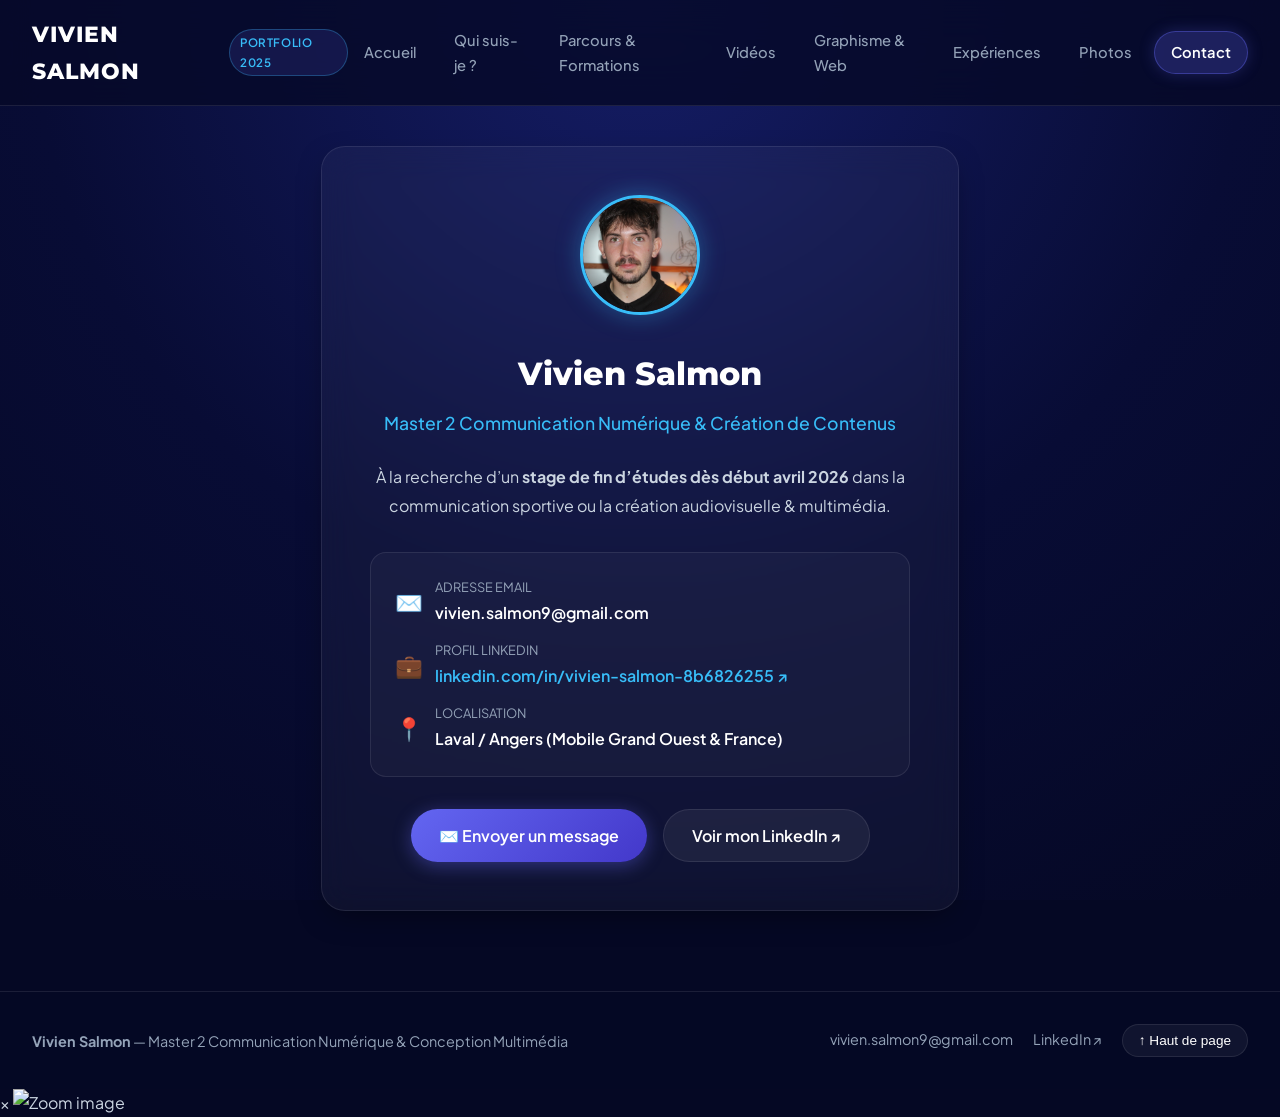
==== commit 7c6d2e5c: "Refonte graphique moderne complète & intégration streaming Google Drive" ====
--- a/contact/index.html
+++ b/contact/index.html
@@ -1,5 +1,5 @@
 <!DOCTYPE html>
-<html lang="fr" class="responsive">
+<html lang="fr">
 <head>
   <meta charset="UTF-8">
   <meta name="viewport" content="width=device-width, initial-scale=1.0">
@@ -7,197 +7,118 @@
   <meta name="description" content="Portfolio de Vivien Salmon - Master en Communication Numérique et création de contenus (Audiovisuel, Graphisme, Web, Sport).">
   <meta name="author" content="Vivien Salmon">
 
-  <!-- Open Graph / Meta Réseaux Sociaux -->
+  <!-- Open Graph -->
   <meta property="og:title" content="Contact | Vivien Salmon">
-  <meta property="og:description" content="Portfolio de Vivien Salmon - Projets audiovisuels, graphiques et communication.">
+  <meta property="og:description" content="Découvrez les réalisations en communication, audiovisuel et graphisme de Vivien Salmon.">
   <meta property="og:type" content="website">
 
-  <!-- Google Fonts : Montserrat & Inter (Typographie Futura PT alternative) -->
-  <link rel="preconnect" href="https://fonts.googleapis.com">
-  <link rel="preconnect" href="https://fonts.gstatic.com" crossorigin>
-  <link href="https://fonts.googleapis.com/css2?family=Montserrat:ital,wght@0,300;0,400;0,500;0,600;0,700;0,800;1,400&family=Inter:wght@300;400;500;600;700&display=swap" rel="stylesheet">
+  <!-- Stylesheets -->
+  <link rel="stylesheet" href="../assets/css/modern.css">
+  <link rel="icon" type="image/x-icon" href="../assets/images/df40b5a6-50cd-4efb-aca2-fb237456830f.jpg">
+</head>
+<body>
+  <header class="site-header">
+    <div class="header-inner">
+      <a href="../index.html" class="brand">
+        <span class="brand-title">Vivien Salmon</span>
+        <span class="brand-badge">Portfolio 2025</span>
+      </a>
+      <button class="mobile-toggle" aria-label="Menu" onclick="toggleMenu()">☰</button>
+      <nav>
+        <ul class="nav-links" id="nav-menu">
+          <li class="nav-item"><a href="../index.html" class="">Accueil</a></li>
+<li class="nav-item"><a href="../presentation.html" class="">Qui suis-je ?</a></li>
+<li class="nav-item"><a href="../mon-parcours-professionnel.html" class="">Parcours & Formations</a></li>
+<li class="nav-item"><a href="../mes-videos.html" class="">Vidéos</a></li>
+<li class="nav-item"><a href="../mes-graphismes.html" class="">Graphisme & Web</a></li>
+<li class="nav-item"><a href="../experiences-significatives.html" class="">Expériences</a></li>
+<li class="nav-item"><a href="../photos.html" class="">Photos</a></li>
+<li class="nav-item"><a href="../contact.html" class="active">Contact</a></li>
 
-  <!-- Stylesheets -->
-  <link rel="stylesheet" href="../assets/css/main.css">
-  <link rel="stylesheet" href="../assets/css/theme.css">
-  <link rel="stylesheet" href="../assets/css/custom.css">
+        </ul>
+      </nav>
+    </div>
+  </header>
 
-  <link rel="icon" type="image/x-icon" href="../assets/images/favicon.ico">
-</head>
-<body class="theme-background">
+  <main class="page-container">
+    <div class="contact-container">
+      <div class="contact-card">
+        <img src="../assets/images/452bf5c5-27b3-4df2-a961-ef2768ff21f6.jpg" alt="Vivien Salmon" class="contact-avatar">
+        <h1 class="contact-name">Vivien Salmon</h1>
+        <div class="contact-role">Master 2 Communication Numérique & Création de Contenus</div>
+        
+        <p style="color: var(--text-body); max-width: 540px; margin: 0 auto 32px; line-height: 1.8;">
+          À la recherche d’un <strong>stage de fin d’études dès début avril 2026</strong> dans la communication sportive ou la création audiovisuelle & multimédia.
+        </p>
 
-    <div class="page-background-video page-background-video-with-panel">
-      </div>
-  <div class="js-responsive-nav">
-    <div class="responsive-nav has-social">
-      <div class="close-responsive-click-area js-close-responsive-nav">
-        <div class="close-responsive-button"></div>
-      </div>
-          <nav class="nav-container" data-hover-hint-placement="bottom-start">
-                          <div class="gallery-title"><a href="../index.html">Accueil</a></div>
-                              <div class="page-title">
-        <a href="../contact.html" class=" active">Contact</a>
-      </div>
-</nav>
-        <div class="social pf-nav-social" data-hover-hint-placement="bottom-start">
-          <ul>
-                </ul>
-        </div>
+        <div style="background: rgba(255, 255, 255, 0.03); border: 1px solid var(--border-glass); border-radius: 16px; padding: 24px; margin-bottom: 32px; text-align: left;">
+          <div style="display: flex; align-items: center; gap: 12px; margin-bottom: 14px;">
+            <span style="font-size: 1.4rem;">✉️</span>
+            <div>
+              <div style="font-size: 0.8rem; color: var(--text-muted); text-transform: uppercase;">Adresse Email</div>
+              <a href="mailto:vivien.salmon9@gmail.com" style="font-weight: 600; color: #fff;">vivien.salmon9@gmail.com</a>
+            </div>
           </div>
-  </div>
-    <header class="site-header js-site-header " data-hover-hint-placement="top-start">
-        <nav class="nav-container" data-hover-hint-placement="bottom-start">
-                        <div class="gallery-title"><a href="../index.html">Accueil</a></div>
-                              <div class="page-title">
-        <a href="../contact.html" class=" active">Contact</a>
-      </div>
-</nav>
-        <div class="logo-wrap" data-hover-hint-placement="bottom-start">
-          <div class="logo logo-text  ">
-              <a href="../index.html" class="preserve-whitespace">Vivien Salmon</a>
-    
-</div>
-        </div>
-        <div class="social pf-nav-social" data-hover-hint-placement="bottom-start">
-          <ul>
-                </ul>
-        </div>
-              <div class="hamburger-click-area js-hamburger">
-          <div class="hamburger">
-            <i></i>
-            <i></i>
-            <i></i>
+          <div style="display: flex; align-items: center; gap: 12px; margin-bottom: 14px;">
+            <span style="font-size: 1.4rem;">💼</span>
+            <div>
+              <div style="font-size: 0.8rem; color: var(--text-muted); text-transform: uppercase;">Profil LinkedIn</div>
+              <a href="https://www.linkedin.com/in/vivien-salmon-8b6826255/" target="_blank" rel="noopener" style="font-weight: 600; color: var(--accent-cyan);">linkedin.com/in/vivien-salmon-8b6826255 ↗</a>
+            </div>
+          </div>
+          <div style="display: flex; align-items: center; gap: 12px;">
+            <span style="font-size: 1.4rem;">📍</span>
+            <div>
+              <div style="font-size: 0.8rem; color: var(--text-muted); text-transform: uppercase;">Localisation</div>
+              <div style="font-weight: 600; color: #fff;">Laval / Angers (Mobile Grand Ouest & France)</div>
+            </div>
           </div>
         </div>
-          </header>
-    <div class="header-placeholder"></div>
-    <div class="site-wrap cfix js-site-wrap">
-    <div class="site-container">
-      <div class="site-content">
-        <main>
-            <div class="page-container">
-              <section class="page standard-modules">
-                  <header class="page-header content">
-            <h1 class="title preserve-whitespace">Contact</h1>
-            <p class="description"></p>
-        </header>
-            <div class="page-content js-page-content">
-        <div id="project-canvas" class="js-project-modules modules content">
-    <div id="project-modules">
-  <div class="project-module module image project-module-image js-js-project-module" style="padding-top: px;
-padding-bottom: px;
-">
 
-
-     <div class="js-lightbox lightbox-link" data-src="../assets/images/efd9c366-d733-4918-a617-cfb0f1c86d12.jpg">
-           <img class="js-lazy image-loaded" src="../assets/images/efd9c366-d733-4918-a617-cfb0f1c86d12.jpg" width="1400" srcset="../assets/images/efd9c366-d733-4918-a617-cfb0f1c86d12.jpg 600w,../assets/images/efd9c366-d733-4918-a617-cfb0f1c86d12.jpg 1200w,../assets/images/efd9c366-d733-4918-a617-cfb0f1c86d12.jpg 1400w," sizes="(max-width: 1400px) 100vw, 1400px">
-     </div>
-
-</div>
-<div class="project-module module text project-module-text align- js-project-module">
-  <div class="rich-text js-text-editable module-text"><div>Mon Linkedin:&nbsp;<a href="https://www.linkedin.com/in/vivien-salmon-8b6826255/" target="_self">https://www.linkedin.com/in/vivien-salmon-8b6826255/</a></div></div>
-</div>
-  </div>
-  </div>
-</div>
-    </section>
-                  <section class="back-to-top">
-      <a href="#"><span class="arrow">↑</span><span class="preserve-whitespace">Back to Top</span></a>
-    </section>
-    <a class="back-to-top-fixed js-back-to-top back-to-top-fixed-with-panel" data-hover-hint-placement="top-start" href="#">
-      <svg version="1.1" id="Layer_1" xmlns="http://www.w3.org/2000/svg" xmlns:xlink="http://www.w3.org/1999/xlink" x="0px" y="0px" viewBox="0 0 26 26" style="enable-background:new 0 0 26 26;" xml:space="preserve" class="icon icon-back-to-top">
-      <g>
-        <path d="M13.8,1.3L21.6,9c0.1,0.1,0.1,0.3,0.2,0.4c0.1,0.1,0.1,0.3,0.1,0.4s0,0.3-0.1,0.4c-0.1,0.1-0.1,0.3-0.3,0.4
-          c-0.1,0.1-0.2,0.2-0.4,0.3c-0.2,0.1-0.3,0.1-0.4,0.1c-0.1,0-0.3,0-0.4-0.1c-0.2-0.1-0.3-0.2-0.4-0.3L14.2,5l0,19.1
-          c0,0.2-0.1,0.3-0.1,0.5c0,0.1-0.1,0.3-0.3,0.4c-0.1,0.1-0.2,0.2-0.4,0.3c-0.1,0.1-0.3,0.1-0.5,0.1c-0.1,0-0.3,0-0.4-0.1
-          c-0.1-0.1-0.3-0.1-0.4-0.3c-0.1-0.1-0.2-0.2-0.3-0.4c-0.1-0.1-0.1-0.3-0.1-0.5l0-19.1l-5.7,5.7C6,10.8,5.8,10.9,5.7,11
-          c-0.1,0.1-0.3,0.1-0.4,0.1c-0.2,0-0.3,0-0.4-0.1c-0.1-0.1-0.3-0.2-0.4-0.3c-0.1-0.1-0.1-0.2-0.2-0.4C4.1,10.2,4,10.1,4.1,9.9
-          c0-0.1,0-0.3,0.1-0.4c0-0.1,0.1-0.3,0.3-0.4l7.7-7.8c0.1,0,0.2-0.1,0.2-0.1c0,0,0.1-0.1,0.2-0.1c0.1,0,0.2,0,0.2-0.1
-          c0.1,0,0.1,0,0.2,0c0,0,0.1,0,0.2,0c0.1,0,0.2,0,0.2,0.1c0.1,0,0.1,0.1,0.2,0.1C13.7,1.2,13.8,1.2,13.8,1.3z"></path>
-      </g>
-      </svg>
-    </a>
-  </div>
-                        <footer class="site-footer">
-                <div class="footer-text">
-                  Powered by <a href="http://portfolio.adobe.com" target="_blank">Adobe Portfolio</a>
-                </div>
-              </footer>
-                  </main>
+        <div class="contact-actions">
+          <a href="mailto:vivien.salmon9@gmail.com" class="btn btn-primary">✉️ Envoyer un message</a>
+          <a href="https://www.linkedin.com/in/vivien-salmon-8b6826255/" target="_blank" rel="noopener" class="btn btn-secondary">Voir mon LinkedIn ↗</a>
+        </div>
       </div>
     </div>
+  </main>
+
+  <footer class="site-footer">
+    <div class="footer-inner">
+      <div>
+        <strong>Vivien Salmon</strong> — Master 2 Communication Numérique & Conception Multimédia
+      </div>
+      <div>
+        <a href="mailto:vivien.salmon9@gmail.com" style="margin-right: 18px;">vivien.salmon9@gmail.com</a>
+        <a href="https://www.linkedin.com/in/vivien-salmon-8b6826255/" target="_blank" rel="noopener" style="margin-right: 18px;">LinkedIn ↗</a>
+        <button class="back-to-top-btn" onclick="window.scrollTo({top: 0, behavior: 'smooth'})">↑ Haut de page</button>
+      </div>
+    </div>
+  </footer>
+
+  <!-- Lightbox Modal -->
+  <div id="image-lightbox" class="lightbox-modal" onclick="closeLightbox()">
+    <span class="lightbox-close">&times;</span>
+    <img class="lightbox-content" id="lightbox-img" alt="Zoom image">
   </div>
 
-    <script type="text/javascript">var __config__ = {
-lightbox: {"enabled":1,"color":{"opacity":0.94,"hex":"#fff"}},
-pageTransition: 1,
-linkTransition: 1,
-theme: {"name":"marta/ludwig"},
-};
-
-var __languages__ = {
-  localizedValidationMessages: {}
-};
-</script>
-    <script type="text/javascript" src="https://renderer.myportfolio.com/dist/js/main.js"></script><div class="js-lightbox-wrap offscreen" id="lightbox-wrap">
-    
-  <div class="js-blocking" id="lightbox-blocking">
-    <span class="lightbox-spinner"></span>
-  </div>
-
-    <div class="js-lightbox-inner-wrap" id="lightbox-inner-wrap">
-      <div class="js-img-wrap" id="lightbox-img-wrap">
-        
-  <div class="lightbox-extra control prev js-control js-prev">
-    <svg xmlns="http://www.w3.org/2000/svg" version="1.1" x="0" y="0" width="60" height="60" viewBox="0 0 60 60" xml:space="preserve">
-      <circle class="lightbox-icon-bg" cx="30" cy="30" r="30"></circle>
-      <path class="lightbox-icon-arrow" d="M36.8,36.4L30.3,30l6.5-6.4l-3.5-3.4l-10,9.8l10,9.8L36.8,36.4z"></path>
-    </svg>
-  </div>
-
-        
-  <div class="lightbox-extra control next js-control js-next">
-    <svg xmlns="http://www.w3.org/2000/svg" version="1.1" x="0" y="0" width="60" height="60" viewBox="0 0 60 60" xml:space="preserve">
-      <circle class="lightbox-icon-bg" cx="30" cy="30" r="30"></circle>
-      <path class="lightbox-icon-arrow" d="M24.2,23.5l6.6,6.5l-6.6,6.5l3.6,3.5L37.8,30l-10.1-9.9L24.2,23.5z"></path>
-    </svg>
-  </div>
-
-        
-  <div class="lightbox-extra control close js-control js-close">
-    <svg xmlns="http://www.w3.org/2000/svg" version="1.1" x="0" y="0" viewBox="0 0 100 100" preserveAspectRatio="xMidYMid meet">
-      <circle class="lightbox-icon-bg" cx="50" cy="50" r="47.5"></circle>
-      <polygon class="lightbox-icon-close" points="64.5,39.8 60.2,35.5 50,45.7 39.8,35.5 35.5,39.8 45.7,50 35.5,60.2 39.8,64.5 50,54.3 60.2,64.5 64.5,60.2 54.3,50"></polygon>
-    </svg>
-  </div>
-
-        <div class="lightbox-contents js-contents"></div>
-      </div>
-    </div>
-  </div>
-
-
-
-          <script>
-          (function() {
-            function listener(evt) {
-              // prevent user interaction
-              evt.stopPropagation();
-              evt.stopImmediatePropagation();
-              evt.preventDefault();
-            };
-            document.addEventListener('click', listener, true);
-            window.addEventListener('load', function() { document.removeEventListener('click', listener, true); });
-          })();
-          </script>
-        
-
-  <!-- Lightbox Modal pour agrandir les photos -->
-  <div id="image-lightbox" class="lightbox-modal" onclick="closeLightbox()">
-    <span class="lightbox-close">&times;</span>
-    <img class="lightbox-content" id="lightbox-img" alt="Agrandissement">
-  </div>
-
-  <script src="../assets/js/main.js"></script>
+  <script>
+    function toggleMenu() {
+      const menu = document.getElementById('nav-menu');
+      if (menu) menu.classList.toggle('open');
+    }
+    function openLightbox(src) {
+      const modal = document.getElementById('image-lightbox');
+      const img = document.getElementById('lightbox-img');
+      img.src = src;
+      modal.style.display = 'flex';
+    }
+    function closeLightbox() {
+      document.getElementById('image-lightbox').style.display = 'none';
+    }
+    document.addEventListener('keydown', (e) => {
+      if (e.key === 'Escape') closeLightbox();
+    });
+  </script>
 </body>
 </html>
--- a/assets/css/modern.css
+++ b/assets/css/modern.css
@@ -0,0 +1,916 @@
+/* ==========================================================================
+   PORTFOLIO VIVIEN SALMON - DESIGN SYSTEM MODERNE & SLEEK
+   ========================================================================== */
+
+@import url('fonts.css');
+@import url('https://fonts.googleapis.com/css2?family=Plus+Jakarta+Sans:wght@300;400;500;600;700;800&family=Montserrat:wght@400;500;600;700;800&display=swap');
+
+:root {
+  --bg-gradient: radial-gradient(circle at 50% 0%, #151d66 0%, #080c35 55%, #050824 100%);
+  --bg-dark: #050824;
+  --bg-navy: #0B105B;
+  --bg-card: rgba(255, 255, 255, 0.04);
+  --bg-card-hover: rgba(255, 255, 255, 0.08);
+  --border-glass: rgba(255, 255, 255, 0.09);
+  --border-accent: rgba(99, 102, 241, 0.5);
+  --accent-primary: #6366f1;
+  --accent-cyan: #38bdf8;
+  --accent-glow: rgba(99, 102, 241, 0.25);
+  --text-white: #ffffff;
+  --text-body: #cbd5e1;
+  --text-muted: #94a3b8;
+  --font-main: 'Plus Jakarta Sans', 'ftnk', -apple-system, BlinkMacSystemFont, "Segoe UI", Roboto, sans-serif;
+  --font-heading: 'Montserrat', 'shzc', 'Plus Jakarta Sans', sans-serif;
+  --shadow-card: 0 10px 30px -10px rgba(0, 0, 0, 0.5);
+  --shadow-hover: 0 20px 40px -15px rgba(0, 0, 0, 0.7), 0 0 25px -5px rgba(99, 102, 241, 0.3);
+  --radius-card: 18px;
+  --radius-pill: 9999px;
+  --transition: all 0.35s cubic-bezier(0.16, 1, 0.3, 1);
+}
+
+/* Reset & Base */
+*, *::before, *::after {
+  box-sizing: border-box;
+  margin: 0;
+  padding: 0;
+}
+
+html {
+  scroll-behavior: smooth;
+  background-color: var(--bg-dark);
+  color: var(--text-body);
+  font-family: var(--font-main);
+  -webkit-font-smoothing: antialiased;
+  -moz-osx-font-smoothing: grayscale;
+}
+
+body {
+  background: var(--bg-gradient) no-repeat fixed center center;
+  background-size: cover;
+  min-height: 100vh;
+  display: flex;
+  flex-direction: column;
+  overflow-x: hidden;
+  line-height: 1.7;
+}
+
+a {
+  color: inherit;
+  text-decoration: none;
+  transition: var(--transition);
+}
+
+/* ==========================================================================
+   HEADER & NAVIGATION
+   ========================================================================== */
+.site-header {
+  position: sticky;
+  top: 0;
+  left: 0;
+  width: 100%;
+  z-index: 1000;
+  background: rgba(7, 10, 42, 0.85);
+  backdrop-filter: blur(20px);
+  -webkit-backdrop-filter: blur(20px);
+  border-bottom: 1px solid var(--border-glass);
+  padding: 16px 0;
+  transition: var(--transition);
+}
+
+.header-inner {
+  max-width: 1300px;
+  margin: 0 auto;
+  padding: 0 32px;
+  display: flex;
+  justify-content: space-between;
+  align-items: center;
+}
+
+.brand {
+  display: flex;
+  align-items: center;
+  gap: 12px;
+}
+
+.brand-title {
+  font-family: var(--font-heading);
+  font-weight: 800;
+  font-size: 1.35rem;
+  letter-spacing: 0.05em;
+  color: var(--text-white);
+  text-transform: uppercase;
+}
+
+.brand-badge {
+  background: rgba(99, 102, 241, 0.15);
+  color: var(--accent-cyan);
+  border: 1px solid rgba(56, 189, 248, 0.3);
+  font-size: 0.72rem;
+  font-weight: 600;
+  padding: 3px 10px;
+  border-radius: var(--radius-pill);
+  text-transform: uppercase;
+  letter-spacing: 0.05em;
+}
+
+.nav-links {
+  display: flex;
+  align-items: center;
+  gap: 6px;
+  list-style: none;
+}
+
+.nav-item a {
+  font-size: 0.92rem;
+  font-weight: 500;
+  color: var(--text-muted);
+  padding: 8px 16px;
+  border-radius: var(--radius-pill);
+  transition: var(--transition);
+  display: inline-block;
+}
+
+.nav-item a:hover {
+  color: var(--text-white);
+  background: rgba(255, 255, 255, 0.06);
+}
+
+.nav-item a.active {
+  color: var(--text-white);
+  background: rgba(99, 102, 241, 0.25);
+  border: 1px solid rgba(99, 102, 241, 0.4);
+  font-weight: 600;
+  box-shadow: 0 0 15px rgba(99, 102, 241, 0.25);
+}
+
+.nav-cta a {
+  background: linear-gradient(135deg, var(--accent-primary), #4338ca);
+  color: #fff !important;
+  font-weight: 600;
+  padding: 8px 20px;
+  box-shadow: 0 4px 14px rgba(99, 102, 241, 0.4);
+}
+
+.nav-cta a:hover {
+  transform: translateY(-1px);
+  box-shadow: 0 6px 20px rgba(99, 102, 241, 0.6);
+}
+
+/* Mobile Hamburger */
+.mobile-toggle {
+  display: none;
+  background: transparent;
+  border: none;
+  color: var(--text-white);
+  font-size: 1.5rem;
+  cursor: pointer;
+  padding: 6px;
+}
+
+/* ==========================================================================
+   HERO BANNER
+   ========================================================================== */
+.hero {
+  padding: 60px 0 40px;
+  text-align: center;
+}
+
+.hero-container {
+  max-width: 900px;
+  margin: 0 auto;
+  padding: 0 24px;
+}
+
+.hero-badge {
+  display: inline-flex;
+  align-items: center;
+  gap: 8px;
+  background: rgba(255, 255, 255, 0.05);
+  border: 1px solid var(--border-glass);
+  padding: 6px 18px;
+  border-radius: var(--radius-pill);
+  font-size: 0.85rem;
+  color: var(--accent-cyan);
+  font-weight: 500;
+  margin-bottom: 24px;
+  backdrop-filter: blur(8px);
+}
+
+.hero-badge .pulse {
+  width: 8px;
+  height: 8px;
+  background: #10b981;
+  border-radius: 50%;
+  box-shadow: 0 0 10px #10b981;
+}
+
+.hero-title {
+  font-family: var(--font-heading);
+  font-size: clamp(2.2rem, 5vw, 3.6rem);
+  font-weight: 800;
+  color: var(--text-white);
+  line-height: 1.15;
+  margin-bottom: 18px;
+  letter-spacing: -0.02em;
+}
+
+.hero-title .gradient-text {
+  background: linear-gradient(135deg, #ffffff 30%, var(--accent-cyan) 80%, var(--accent-primary) 100%);
+  -webkit-background-clip: text;
+  -webkit-text-fill-color: transparent;
+}
+
+.hero-subtitle {
+  font-size: 1.15rem;
+  color: var(--text-body);
+  max-width: 720px;
+  margin: 0 auto 32px;
+  line-height: 1.7;
+}
+
+.hero-chips {
+  display: flex;
+  justify-content: center;
+  flex-wrap: wrap;
+  gap: 12px;
+  margin-bottom: 32px;
+}
+
+.chip {
+  background: var(--bg-card);
+  border: 1px solid var(--border-glass);
+  padding: 8px 16px;
+  border-radius: var(--radius-pill);
+  font-size: 0.88rem;
+  color: var(--text-muted);
+  display: flex;
+  align-items: center;
+  gap: 8px;
+}
+
+/* ==========================================================================
+   PROJECTS GRID (ACCUEIL)
+   ========================================================================== */
+.main-content {
+  flex: 1;
+  max-width: 1300px;
+  width: 100%;
+  margin: 0 auto;
+  padding: 20px 32px 80px;
+}
+
+.projects-grid {
+  display: grid;
+  grid-template-columns: repeat(auto-fit, minmax(380px, 1fr));
+  gap: 32px;
+}
+
+.project-card {
+  background: var(--bg-card);
+  border: 1px solid var(--border-glass);
+  border-radius: var(--radius-card);
+  overflow: hidden;
+  box-shadow: var(--shadow-card);
+  transition: var(--transition);
+  display: flex;
+  flex-direction: column;
+  position: relative;
+  text-decoration: none;
+}
+
+.project-card:hover {
+  transform: translateY(-8px);
+  border-color: var(--border-accent);
+  box-shadow: var(--shadow-hover);
+  background: var(--bg-card-hover);
+}
+
+.card-media {
+  position: relative;
+  width: 100%;
+  aspect-ratio: 16 / 9;
+  overflow: hidden;
+  background: #000;
+}
+
+.card-media img {
+  width: 100%;
+  height: 100%;
+  object-fit: cover;
+  transition: transform 0.6s cubic-bezier(0.16, 1, 0.3, 1);
+}
+
+.project-card:hover .card-media img {
+  transform: scale(1.06);
+}
+
+.card-badge {
+  position: absolute;
+  top: 16px;
+  right: 16px;
+  background: rgba(7, 10, 42, 0.75);
+  backdrop-filter: blur(10px);
+  color: #fff;
+  font-size: 0.78rem;
+  font-weight: 600;
+  padding: 5px 12px;
+  border-radius: var(--radius-pill);
+  border: 1px solid var(--border-glass);
+}
+
+.card-body {
+  padding: 24px;
+  display: flex;
+  flex-direction: column;
+  flex: 1;
+}
+
+.card-meta {
+  display: flex;
+  align-items: center;
+  gap: 10px;
+  margin-bottom: 10px;
+  font-size: 0.82rem;
+  color: var(--accent-cyan);
+  font-weight: 600;
+  text-transform: uppercase;
+  letter-spacing: 0.05em;
+}
+
+.card-title {
+  font-family: var(--font-heading);
+  font-size: 1.35rem;
+  font-weight: 700;
+  color: var(--text-white);
+  line-height: 1.35;
+  margin-bottom: 10px;
+  transition: color 0.2s ease;
+}
+
+.project-card:hover .card-title {
+  color: var(--accent-cyan);
+}
+
+.card-desc {
+  font-size: 0.95rem;
+  color: var(--text-muted);
+  line-height: 1.6;
+  margin-bottom: 20px;
+  flex: 1;
+}
+
+.card-footer {
+  display: flex;
+  align-items: center;
+  justify-content: space-between;
+  border-top: 1px solid var(--border-glass);
+  padding-top: 16px;
+  margin-top: auto;
+  font-size: 0.88rem;
+  font-weight: 600;
+  color: var(--text-white);
+}
+
+.card-arrow {
+  color: var(--accent-cyan);
+  transition: transform 0.2s ease;
+}
+
+.project-card:hover .card-arrow {
+  transform: translateX(6px);
+}
+
+/* ==========================================================================
+   PAGE TEMPLATES (QUI SUIS-JE, PARCOURS, EXPÉRIENCES)
+   ========================================================================== */
+.page-container {
+  max-width: 1100px;
+  margin: 0 auto;
+  padding: 40px 24px 80px;
+}
+
+.page-header {
+  text-align: center;
+  margin-bottom: 50px;
+}
+
+.page-badge {
+  display: inline-block;
+  background: rgba(99, 102, 241, 0.15);
+  color: var(--accent-cyan);
+  border: 1px solid rgba(56, 189, 248, 0.3);
+  font-size: 0.8rem;
+  font-weight: 600;
+  padding: 4px 14px;
+  border-radius: var(--radius-pill);
+  text-transform: uppercase;
+  margin-bottom: 16px;
+}
+
+.page-title {
+  font-family: var(--font-heading);
+  font-size: clamp(2rem, 4vw, 3rem);
+  font-weight: 800;
+  color: var(--text-white);
+  margin-bottom: 16px;
+  letter-spacing: -0.02em;
+}
+
+.page-lead {
+  font-size: 1.15rem;
+  color: var(--text-body);
+  max-width: 780px;
+  margin: 0 auto;
+  line-height: 1.8;
+}
+
+/* Glass Content Cards */
+.glass-card {
+  background: var(--bg-card);
+  border: 1px solid var(--border-glass);
+  border-radius: var(--radius-card);
+  padding: 36px;
+  margin-bottom: 32px;
+  box-shadow: var(--shadow-card);
+  backdrop-filter: blur(12px);
+  -webkit-backdrop-filter: blur(12px);
+}
+
+.glass-card-title {
+  font-family: var(--font-heading);
+  font-size: 1.5rem;
+  font-weight: 700;
+  color: var(--text-white);
+  margin-bottom: 20px;
+  display: flex;
+  align-items: center;
+  gap: 12px;
+}
+
+.glass-card-title i,
+.glass-card-title span.icon {
+  color: var(--accent-cyan);
+  font-size: 1.4rem;
+}
+
+.prose p {
+  font-size: 1.05rem;
+  color: var(--text-body);
+  line-height: 1.85;
+  margin-bottom: 18px;
+}
+
+.prose p:last-child {
+  margin-bottom: 0;
+}
+
+/* Qui suis-je Profile Layout */
+.profile-grid {
+  display: grid;
+  grid-template-columns: 320px 1fr;
+  gap: 40px;
+  align-items: start;
+  margin-bottom: 40px;
+}
+
+.profile-avatar-wrap {
+  position: sticky;
+  top: 100px;
+  text-align: center;
+}
+
+.profile-avatar {
+  width: 100%;
+  max-width: 320px;
+  aspect-ratio: 1 / 1;
+  object-fit: cover;
+  border-radius: 24px;
+  border: 2px solid var(--border-glass);
+  box-shadow: var(--shadow-hover);
+  margin-bottom: 20px;
+}
+
+.profile-chips {
+  display: flex;
+  flex-direction: column;
+  gap: 10px;
+}
+
+.profile-chip {
+  background: var(--bg-card);
+  border: 1px solid var(--border-glass);
+  padding: 10px 16px;
+  border-radius: var(--radius-pill);
+  font-size: 0.88rem;
+  color: var(--text-body);
+  display: flex;
+  align-items: center;
+  justify-content: center;
+  gap: 8px;
+}
+
+/* Passions 4-Grid */
+.passions-grid {
+  display: grid;
+  grid-template-columns: repeat(auto-fit, minmax(240px, 1fr));
+  gap: 20px;
+  margin-top: 24px;
+}
+
+.passion-card {
+  background: rgba(255, 255, 255, 0.025);
+  border: 1px solid var(--border-glass);
+  border-radius: 14px;
+  padding: 24px;
+  transition: var(--transition);
+}
+
+.passion-card:hover {
+  transform: translateY(-4px);
+  border-color: var(--border-accent);
+  background: var(--bg-card-hover);
+}
+
+.passion-icon {
+  font-size: 2rem;
+  margin-bottom: 12px;
+}
+
+.passion-title {
+  font-family: var(--font-heading);
+  font-weight: 700;
+  font-size: 1.1rem;
+  color: var(--text-white);
+  margin-bottom: 8px;
+}
+
+.passion-desc {
+  font-size: 0.92rem;
+  color: var(--text-muted);
+  line-height: 1.6;
+}
+
+/* ==========================================================================
+   VIDÉOS (LECTEUR GOOGLE DRIVE & CARDS)
+   ========================================================================== */
+.videos-grid {
+  display: grid;
+  grid-template-columns: repeat(auto-fit, minmax(460px, 1fr));
+  gap: 32px;
+}
+
+.video-card {
+  background: var(--bg-card);
+  border: 1px solid var(--border-glass);
+  border-radius: var(--radius-card);
+  overflow: hidden;
+  box-shadow: var(--shadow-card);
+  display: flex;
+  flex-direction: column;
+  transition: var(--transition);
+}
+
+.video-card:hover {
+  border-color: var(--border-accent);
+  box-shadow: var(--shadow-hover);
+}
+
+.video-frame-wrap {
+  position: relative;
+  width: 100%;
+  aspect-ratio: 16 / 9;
+  background: #000;
+}
+
+.video-frame-wrap iframe,
+.video-frame-wrap video {
+  position: absolute;
+  top: 0;
+  left: 0;
+  width: 100%;
+  height: 100%;
+  border: 0;
+}
+
+.video-info {
+  padding: 22px;
+  display: flex;
+  flex-direction: column;
+  flex: 1;
+}
+
+.video-badge {
+  align-self: flex-start;
+  background: rgba(99, 102, 241, 0.15);
+  color: var(--accent-cyan);
+  border: 1px solid rgba(56, 189, 248, 0.3);
+  font-size: 0.75rem;
+  font-weight: 600;
+  padding: 3px 10px;
+  border-radius: var(--radius-pill);
+  margin-bottom: 10px;
+  text-transform: uppercase;
+}
+
+.video-title {
+  font-family: var(--font-heading);
+  font-size: 1.18rem;
+  font-weight: 700;
+  color: var(--text-white);
+  margin-bottom: 8px;
+  line-height: 1.4;
+}
+
+.video-desc {
+  font-size: 0.92rem;
+  color: var(--text-muted);
+  line-height: 1.6;
+  margin-top: auto;
+}
+
+/* ==========================================================================
+   PROJETS GRAPHIQUES & GALERIES IMAGES
+   ========================================================================== */
+.section-block {
+  margin-bottom: 50px;
+}
+
+.section-title {
+  font-family: var(--font-heading);
+  font-size: 1.6rem;
+  font-weight: 700;
+  color: var(--text-white);
+  margin-bottom: 24px;
+  display: flex;
+  align-items: center;
+  gap: 12px;
+  border-bottom: 1px solid var(--border-glass);
+  padding-bottom: 12px;
+}
+
+.image-grid {
+  display: grid;
+  grid-template-columns: repeat(auto-fill, minmax(280px, 1fr));
+  gap: 20px;
+}
+
+.image-card {
+  background: var(--bg-card);
+  border: 1px solid var(--border-glass);
+  border-radius: 14px;
+  overflow: hidden;
+  cursor: zoom-in;
+  transition: var(--transition);
+}
+
+.image-card:hover {
+  transform: translateY(-4px) scale(1.02);
+  border-color: var(--border-accent);
+  box-shadow: var(--shadow-hover);
+}
+
+.image-card img {
+  width: 100%;
+  height: 240px;
+  object-fit: cover;
+  display: block;
+}
+
+.image-card-caption {
+  padding: 12px 16px;
+  font-size: 0.88rem;
+  color: var(--text-muted);
+  background: rgba(7, 10, 42, 0.7);
+  white-space: nowrap;
+  overflow: hidden;
+  text-overflow: ellipsis;
+}
+
+/* Photos Masonry */
+.photos-masonry {
+  columns: 3 320px;
+  column-gap: 24px;
+}
+
+.photo-item {
+  margin-bottom: 24px;
+  break-inside: avoid;
+  border-radius: 14px;
+  overflow: hidden;
+  border: 1px solid var(--border-glass);
+  cursor: zoom-in;
+  transition: var(--transition);
+  background: var(--bg-card);
+}
+
+.photo-item:hover {
+  transform: translateY(-4px);
+  border-color: var(--border-accent);
+  box-shadow: var(--shadow-hover);
+}
+
+.photo-item img {
+  width: 100%;
+  height: auto;
+  display: block;
+  transition: transform 0.4s ease;
+}
+
+.photo-item:hover img {
+  transform: scale(1.03);
+}
+
+/* ==========================================================================
+   CONTACT CARD
+   ========================================================================== */
+.contact-container {
+  max-width: 750px;
+  margin: 0 auto;
+}
+
+.contact-card {
+  background: var(--bg-card);
+  border: 1px solid var(--border-glass);
+  border-radius: 24px;
+  padding: 48px;
+  text-align: center;
+  box-shadow: var(--shadow-card);
+  backdrop-filter: blur(16px);
+}
+
+.contact-avatar {
+  width: 120px;
+  height: 120px;
+  border-radius: 50%;
+  object-fit: cover;
+  margin: 0 auto 24px;
+  border: 3px solid var(--accent-cyan);
+  box-shadow: 0 0 25px rgba(56, 189, 248, 0.35);
+}
+
+.contact-name {
+  font-family: var(--font-heading);
+  font-size: 2rem;
+  font-weight: 800;
+  color: var(--text-white);
+  margin-bottom: 8px;
+}
+
+.contact-role {
+  color: var(--accent-cyan);
+  font-size: 1.1rem;
+  font-weight: 500;
+  margin-bottom: 24px;
+}
+
+.contact-actions {
+  display: flex;
+  justify-content: center;
+  flex-wrap: wrap;
+  gap: 16px;
+  margin-top: 32px;
+}
+
+.btn {
+  display: inline-flex;
+  align-items: center;
+  gap: 10px;
+  padding: 12px 28px;
+  border-radius: var(--radius-pill);
+  font-size: 1rem;
+  font-weight: 600;
+  cursor: pointer;
+  transition: var(--transition);
+}
+
+.btn-primary {
+  background: linear-gradient(135deg, var(--accent-primary), #4338ca);
+  color: #fff;
+  box-shadow: 0 4px 18px rgba(99, 102, 241, 0.4);
+  border: none;
+}
+
+.btn-primary:hover {
+  transform: translateY(-2px);
+  box-shadow: 0 6px 24px rgba(99, 102, 241, 0.6);
+}
+
+.btn-secondary {
+  background: rgba(255, 255, 255, 0.06);
+  color: #fff;
+  border: 1px solid var(--border-glass);
+}
+
+.btn-secondary:hover {
+  background: rgba(255, 255, 255, 0.12);
+  border-color: rgba(255, 255, 255, 0.2);
+  transform: translateY(-2px);
+}
+
+/* ==========================================================================
+   FOOTER
+   ========================================================================== */
+.site-footer {
+  border-top: 1px solid var(--border-glass);
+  background: rgba(5, 8, 36, 0.9);
+  padding: 32px 0;
+  margin-top: auto;
+}
+
+.footer-inner {
+  max-width: 1300px;
+  margin: 0 auto;
+  padding: 0 32px;
+  display: flex;
+  justify-content: space-between;
+  align-items: center;
+  flex-wrap: wrap;
+  gap: 16px;
+  font-size: 0.9rem;
+  color: var(--text-muted);
+}
+
+.back-to-top-btn {
+  background: rgba(255, 255, 255, 0.05);
+  border: 1px solid var(--border-glass);
+  color: #fff;
+  padding: 8px 16px;
+  border-radius: var(--radius-pill);
+  font-size: 0.85rem;
+  cursor: pointer;
+  display: inline-flex;
+  align-items: center;
+  gap: 6px;
+  transition: var(--transition);
+}
+
+.back-to-top-btn:hover {
+  background: rgba(99, 102, 241, 0.2);
+  border-color: var(--accent-primary);
+  color: var(--accent-cyan);
+}
+
+/* ==========================================================================
+   RESPONSIVE DESIGN
+   ========================================================================== */
+@media (max-width: 900px) {
+  .projects-grid {
+    grid-template-columns: 1fr;
+  }
+  .videos-grid {
+    grid-template-columns: 1fr;
+  }
+  .profile-grid {
+    grid-template-columns: 1fr;
+    text-align: center;
+  }
+  .profile-avatar-wrap {
+    position: static;
+  }
+  .profile-avatar {
+    margin: 0 auto 20px;
+  }
+  .profile-chips {
+    flex-direction: row;
+    flex-wrap: wrap;
+    justify-content: center;
+  }
+}
+
+@media (max-width: 768px) {
+  .mobile-toggle {
+    display: block;
+  }
+  .nav-links {
+    display: none;
+    position: fixed;
+    top: 70px;
+    left: 0;
+    width: 100%;
+    background: rgba(7, 10, 42, 0.98);
+    backdrop-filter: blur(25px);
+    flex-direction: column;
+    padding: 24px;
+    gap: 12px;
+    border-bottom: 1px solid var(--border-glass);
+    box-shadow: 0 20px 40px rgba(0, 0, 0, 0.6);
+  }
+  .nav-links.open {
+    display: flex;
+  }
+  .nav-item {
+    width: 100%;
+    text-align: center;
+  }
+  .nav-item a {
+    width: 100%;
+    padding: 12px;
+    font-size: 1.05rem;
+  }
+  .hero-title {
+    font-size: 2.2rem;
+  }
+  .contact-card {
+    padding: 32px 20px;
+  }
+}
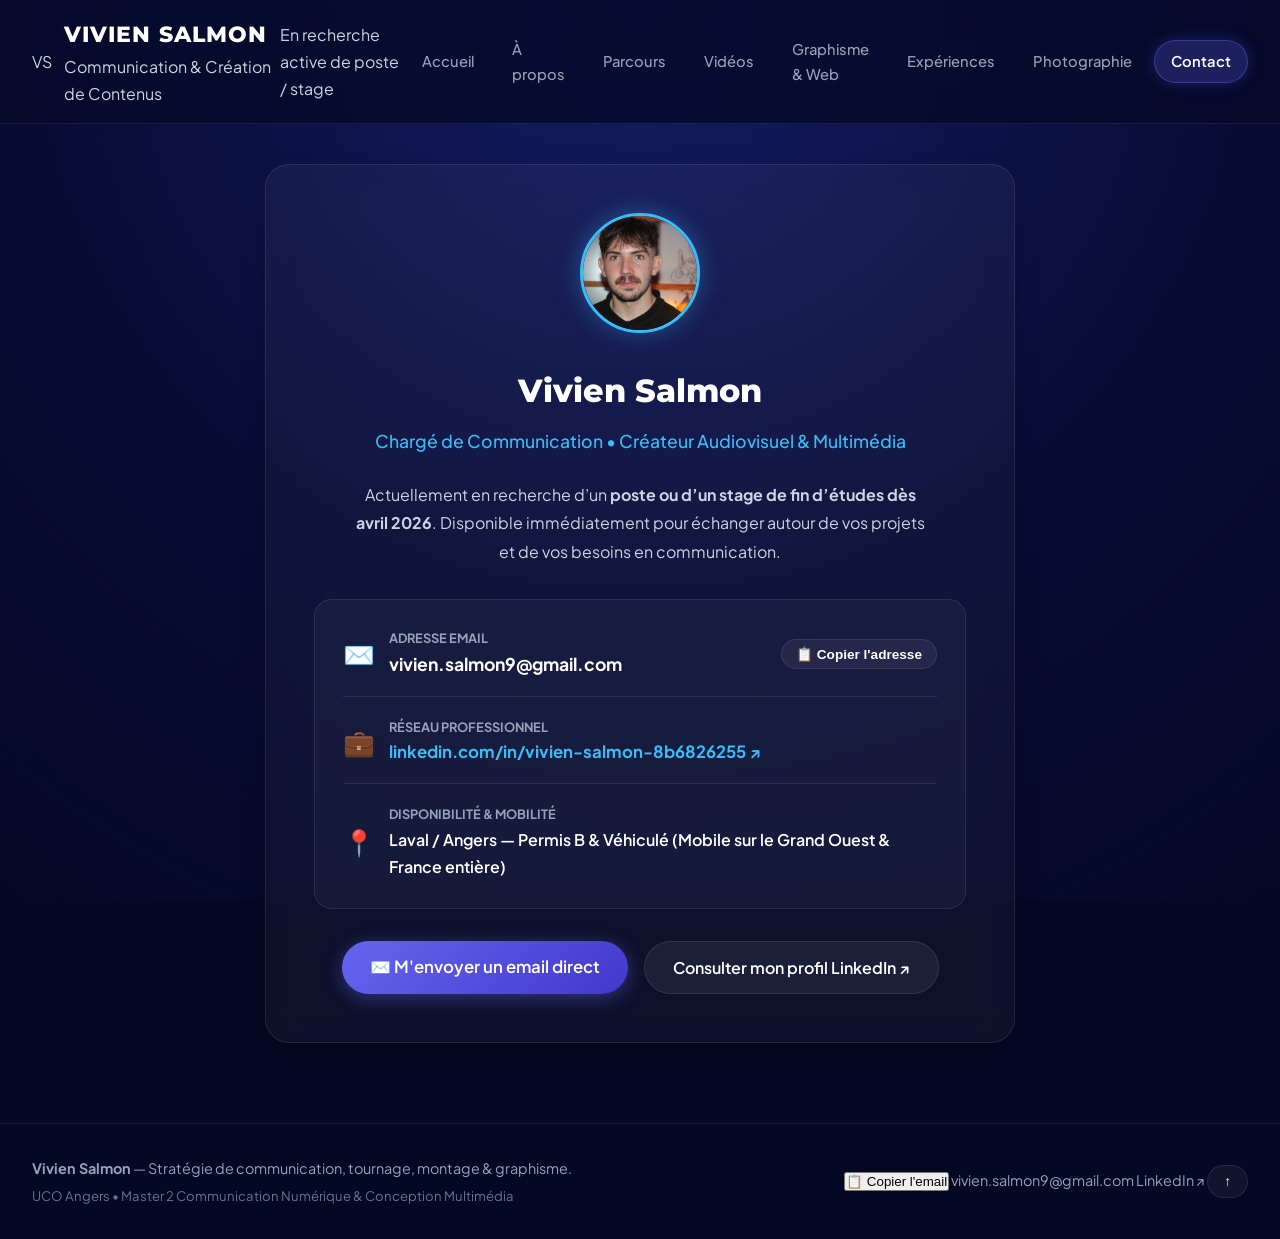
==== commit ef882b8f: "Design creatif sur mesure, mode cinema sans redirection & optimisation des performances" ====
--- a/contact/index.html
+++ b/contact/index.html
@@ -3,36 +3,48 @@
 <head>
   <meta charset="UTF-8">
   <meta name="viewport" content="width=device-width, initial-scale=1.0">
-  <title>Contact | Vivien Salmon</title>
-  <meta name="description" content="Portfolio de Vivien Salmon - Master en Communication Numérique et création de contenus (Audiovisuel, Graphisme, Web, Sport).">
+  <title>Contact — Vivien Salmon | Portfolio</title>
+  <meta name="description" content="Portfolio de Vivien Salmon : créateur de contenus, vidéaste, graphiste et chargé de communication (Master 2 UCO Angers). En recherche d'un poste / stage.">
   <meta name="author" content="Vivien Salmon">
 
+  <!-- Préchargement rapide des polices pour éliminer tout temps de latence -->
+  <link rel="preload" href="../assets/fonts/ftnk-700.woff2" as="font" type="font/woff2" crossorigin>
+  <link rel="preload" href="../assets/fonts/ftnk-400.woff2" as="font" type="font/woff2" crossorigin>
+
   <!-- Open Graph -->
-  <meta property="og:title" content="Contact | Vivien Salmon">
-  <meta property="og:description" content="Découvrez les réalisations en communication, audiovisuel et graphisme de Vivien Salmon.">
+  <meta property="og:title" content="Contact — Vivien Salmon">
+  <meta property="og:description" content="Découvrez les réalisations audiovisuelles, graphiques et journalistiques de Vivien Salmon.">
   <meta property="og:type" content="website">
 
   <!-- Stylesheets -->
   <link rel="stylesheet" href="../assets/css/modern.css">
+  <link rel="stylesheet" href="../assets/css/viewer.css">
   <link rel="icon" type="image/x-icon" href="../assets/images/df40b5a6-50cd-4efb-aca2-fb237456830f.jpg">
 </head>
 <body>
   <header class="site-header">
     <div class="header-inner">
       <a href="../index.html" class="brand">
-        <span class="brand-title">Vivien Salmon</span>
-        <span class="brand-badge">Portfolio 2025</span>
+        <span class="brand-monogram">VS</span>
+        <div class="brand-info">
+          <span class="brand-title">Vivien Salmon</span>
+          <span class="brand-sub">Communication & Création de Contenus</span>
+        </div>
       </a>
+      <div class="header-status-pill">
+        <span class="pulse-dot"></span>
+        <span>En recherche active de poste / stage</span>
+      </div>
       <button class="mobile-toggle" aria-label="Menu" onclick="toggleMenu()">☰</button>
       <nav>
         <ul class="nav-links" id="nav-menu">
           <li class="nav-item"><a href="../index.html" class="">Accueil</a></li>
-<li class="nav-item"><a href="../presentation.html" class="">Qui suis-je ?</a></li>
-<li class="nav-item"><a href="../mon-parcours-professionnel.html" class="">Parcours & Formations</a></li>
+<li class="nav-item"><a href="../presentation.html" class="">À propos</a></li>
+<li class="nav-item"><a href="../mon-parcours-professionnel.html" class="">Parcours</a></li>
 <li class="nav-item"><a href="../mes-videos.html" class="">Vidéos</a></li>
 <li class="nav-item"><a href="../mes-graphismes.html" class="">Graphisme & Web</a></li>
 <li class="nav-item"><a href="../experiences-significatives.html" class="">Expériences</a></li>
-<li class="nav-item"><a href="../photos.html" class="">Photos</a></li>
+<li class="nav-item"><a href="../photos.html" class="">Photographie</a></li>
 <li class="nav-item"><a href="../contact.html" class="active">Contact</a></li>
 
         </ul>
@@ -43,41 +55,47 @@
   <main class="page-container">
     <div class="contact-container">
       <div class="contact-card">
-        <img src="../assets/images/452bf5c5-27b3-4df2-a961-ef2768ff21f6.jpg" alt="Vivien Salmon" class="contact-avatar">
+        <img src="../assets/images/452bf5c5-27b3-4df2-a961-ef2768ff21f6.jpg" alt="Vivien Salmon" class="contact-avatar zoomable-img">
         <h1 class="contact-name">Vivien Salmon</h1>
-        <div class="contact-role">Master 2 Communication Numérique & Création de Contenus</div>
+        <div class="contact-role">Chargé de Communication • Créateur Audiovisuel & Multimédia</div>
         
-        <p style="color: var(--text-body); max-width: 540px; margin: 0 auto 32px; line-height: 1.8;">
-          À la recherche d’un <strong>stage de fin d’études dès début avril 2026</strong> dans la communication sportive ou la création audiovisuelle & multimédia.
+        <p style="color: var(--text-body); max-width: 580px; margin: 0 auto 32px; line-height: 1.8;">
+          Actuellement en recherche d’un <strong>poste ou d’un stage de fin d’études dès avril 2026</strong>. Disponible immédiatement pour échanger autour de vos projets et de vos besoins en communication.
         </p>
 
-        <div style="background: rgba(255, 255, 255, 0.03); border: 1px solid var(--border-glass); border-radius: 16px; padding: 24px; margin-bottom: 32px; text-align: left;">
-          <div style="display: flex; align-items: center; gap: 12px; margin-bottom: 14px;">
-            <span style="font-size: 1.4rem;">✉️</span>
+        <!-- Coordonnées directes -->
+        <div style="background: rgba(255, 255, 255, 0.03); border: 1px solid var(--border-glass); border-radius: 18px; padding: 28px; margin-bottom: 32px; text-align: left;">
+          <div style="display: flex; align-items: center; justify-content: space-between; flex-wrap: wrap; gap: 12px; margin-bottom: 20px; border-bottom: 1px solid var(--border-glass); padding-bottom: 16px;">
+            <div style="display: flex; align-items: center; gap: 14px;">
+              <span style="font-size: 1.6rem;">✉️</span>
+              <div>
+                <div style="font-size: 0.8rem; color: var(--text-muted); text-transform: uppercase; font-weight: 700;">Adresse Email</div>
+                <a href="mailto:vivien.salmon9@gmail.com" style="font-weight: 700; color: #fff; font-size: 1.1rem;">vivien.salmon9@gmail.com</a>
+              </div>
+            </div>
+            <button class="btn btn-secondary" style="padding: 6px 14px; font-size: 0.85rem;" onclick="copyEmail('vivien.salmon9@gmail.com', this)">📋 Copier l'adresse</button>
+          </div>
+
+          <div style="display: flex; align-items: center; gap: 14px; margin-bottom: 20px; border-bottom: 1px solid var(--border-glass); padding-bottom: 16px;">
+            <span style="font-size: 1.6rem;">💼</span>
             <div>
-              <div style="font-size: 0.8rem; color: var(--text-muted); text-transform: uppercase;">Adresse Email</div>
-              <a href="mailto:vivien.salmon9@gmail.com" style="font-weight: 600; color: #fff;">vivien.salmon9@gmail.com</a>
+              <div style="font-size: 0.8rem; color: var(--text-muted); text-transform: uppercase; font-weight: 700;">Réseau Professionnel</div>
+              <a href="https://www.linkedin.com/in/vivien-salmon-8b6826255/" target="_blank" rel="noopener" style="font-weight: 700; color: var(--accent-cyan); font-size: 1.05rem;">linkedin.com/in/vivien-salmon-8b6826255 ↗</a>
             </div>
           </div>
-          <div style="display: flex; align-items: center; gap: 12px; margin-bottom: 14px;">
-            <span style="font-size: 1.4rem;">💼</span>
+
+          <div style="display: flex; align-items: center; gap: 14px;">
+            <span style="font-size: 1.6rem;">📍</span>
             <div>
-              <div style="font-size: 0.8rem; color: var(--text-muted); text-transform: uppercase;">Profil LinkedIn</div>
-              <a href="https://www.linkedin.com/in/vivien-salmon-8b6826255/" target="_blank" rel="noopener" style="font-weight: 600; color: var(--accent-cyan);">linkedin.com/in/vivien-salmon-8b6826255 ↗</a>
-            </div>
-          </div>
-          <div style="display: flex; align-items: center; gap: 12px;">
-            <span style="font-size: 1.4rem;">📍</span>
-            <div>
-              <div style="font-size: 0.8rem; color: var(--text-muted); text-transform: uppercase;">Localisation</div>
-              <div style="font-weight: 600; color: #fff;">Laval / Angers (Mobile Grand Ouest & France)</div>
+              <div style="font-size: 0.8rem; color: var(--text-muted); text-transform: uppercase; font-weight: 700;">Disponibilité & Mobilité</div>
+              <div style="font-weight: 600; color: #fff;">Laval / Angers — Permis B & Véhiculé (Mobile sur le Grand Ouest & France entière)</div>
             </div>
           </div>
         </div>
 
         <div class="contact-actions">
-          <a href="mailto:vivien.salmon9@gmail.com" class="btn btn-primary">✉️ Envoyer un message</a>
-          <a href="https://www.linkedin.com/in/vivien-salmon-8b6826255/" target="_blank" rel="noopener" class="btn btn-secondary">Voir mon LinkedIn ↗</a>
+          <a href="mailto:vivien.salmon9@gmail.com" class="btn btn-primary" style="font-size: 1.05rem;">✉️ M'envoyer un email direct</a>
+          <a href="https://www.linkedin.com/in/vivien-salmon-8b6826255/" target="_blank" rel="noopener" class="btn btn-secondary">Consulter mon profil LinkedIn ↗</a>
         </div>
       </div>
     </div>
@@ -85,40 +103,26 @@
 
   <footer class="site-footer">
     <div class="footer-inner">
-      <div>
-        <strong>Vivien Salmon</strong> — Master 2 Communication Numérique & Conception Multimédia
+      <div class="footer-brand">
+        <strong>Vivien Salmon</strong> — Stratégie de communication, tournage, montage & graphisme.
+        <div style="font-size: 0.82rem; color: #64748b; margin-top: 4px;">UCO Angers • Master 2 Communication Numérique & Conception Multimédia</div>
       </div>
-      <div>
-        <a href="mailto:vivien.salmon9@gmail.com" style="margin-right: 18px;">vivien.salmon9@gmail.com</a>
-        <a href="https://www.linkedin.com/in/vivien-salmon-8b6826255/" target="_blank" rel="noopener" style="margin-right: 18px;">LinkedIn ↗</a>
-        <button class="back-to-top-btn" onclick="window.scrollTo({top: 0, behavior: 'smooth'})">↑ Haut de page</button>
+      <div class="footer-links">
+        <button class="btn-copy-email" onclick="copyEmail('vivien.salmon9@gmail.com', this)">📋 Copier l'email</button>
+        <a href="mailto:vivien.salmon9@gmail.com" class="footer-link">vivien.salmon9@gmail.com</a>
+        <a href="https://www.linkedin.com/in/vivien-salmon-8b6826255/" target="_blank" rel="noopener" class="footer-link">LinkedIn ↗</a>
+        <button class="back-to-top-btn" onclick="window.scrollTo({top: 0, behavior: 'smooth'})">↑</button>
       </div>
     </div>
   </footer>
 
-  <!-- Lightbox Modal -->
-  <div id="image-lightbox" class="lightbox-modal" onclick="closeLightbox()">
-    <span class="lightbox-close">&times;</span>
-    <img class="lightbox-content" id="lightbox-img" alt="Zoom image">
-  </div>
-
+  <!-- Scripts du visionneur cinéma et lightbox sans redirection -->
+  <script src="../assets/js/viewer.js"></script>
   <script>
     function toggleMenu() {
       const menu = document.getElementById('nav-menu');
       if (menu) menu.classList.toggle('open');
     }
-    function openLightbox(src) {
-      const modal = document.getElementById('image-lightbox');
-      const img = document.getElementById('lightbox-img');
-      img.src = src;
-      modal.style.display = 'flex';
-    }
-    function closeLightbox() {
-      document.getElementById('image-lightbox').style.display = 'none';
-    }
-    document.addEventListener('keydown', (e) => {
-      if (e.key === 'Escape') closeLightbox();
-    });
   </script>
 </body>
 </html>
--- a/assets/css/modern.css
+++ b/assets/css/modern.css
@@ -914,3 +914,4 @@
     padding: 32px 20px;
   }
 }
+
--- a/assets/css/viewer.css
+++ b/assets/css/viewer.css
@@ -0,0 +1,335 @@
+/* ==========================================================================
+   THEATER & LIGHTBOX MODAL - EXPÉRIENCE CINÉMA SANS REDIRECTION
+   ========================================================================== */
+
+/* Backdrop overlay */
+.theater-modal {
+  display: none;
+  position: fixed;
+  inset: 0;
+  z-index: 99999;
+  background: rgba(4, 6, 20, 0.94);
+  backdrop-filter: blur(25px);
+  -webkit-backdrop-filter: blur(25px);
+  overflow-y: auto;
+  padding: 24px;
+  opacity: 0;
+  transition: opacity 0.3s cubic-bezier(0.16, 1, 0.3, 1);
+  align-items: center;
+  justify-content: center;
+}
+
+.theater-modal.active {
+  display: flex;
+  opacity: 1;
+}
+
+/* Modal Content Box */
+.theater-dialog {
+  background: rgba(13, 18, 54, 0.85);
+  border: 1px solid rgba(255, 255, 255, 0.12);
+  border-radius: 22px;
+  width: 100%;
+  max-width: 1100px;
+  overflow: hidden;
+  box-shadow: 0 25px 60px -15px rgba(0, 0, 0, 0.8), 0 0 40px rgba(79, 70, 229, 0.2);
+  display: flex;
+  flex-direction: column;
+  position: relative;
+  transform: scale(0.96);
+  transition: transform 0.3s cubic-bezier(0.16, 1, 0.3, 1);
+}
+
+.theater-modal.active .theater-dialog {
+  transform: scale(1);
+}
+
+/* Modal for vertical reels (9:16) */
+.theater-dialog.vertical-mode {
+  max-width: 520px;
+}
+
+/* Header bar inside modal */
+.theater-header {
+  display: flex;
+  justify-content: space-between;
+  align-items: center;
+  padding: 16px 24px;
+  border-bottom: 1px solid rgba(255, 255, 255, 0.08);
+  background: rgba(7, 10, 35, 0.6);
+}
+
+.theater-title-group {
+  display: flex;
+  align-items: center;
+  gap: 12px;
+  flex: 1;
+  overflow: hidden;
+}
+
+.theater-badge {
+  background: rgba(99, 102, 241, 0.2);
+  color: #38bdf8;
+  border: 1px solid rgba(56, 189, 248, 0.3);
+  font-size: 0.72rem;
+  font-weight: 700;
+  padding: 4px 10px;
+  border-radius: 9999px;
+  text-transform: uppercase;
+  white-space: nowrap;
+}
+
+.theater-title {
+  color: #fff;
+  font-family: 'Montserrat', sans-serif;
+  font-weight: 700;
+  font-size: 1.15rem;
+  white-space: nowrap;
+  overflow: hidden;
+  text-overflow: ellipsis;
+}
+
+.theater-controls {
+  display: flex;
+  align-items: center;
+  gap: 8px;
+}
+
+.theater-btn {
+  background: rgba(255, 255, 255, 0.08);
+  border: 1px solid rgba(255, 255, 255, 0.1);
+  color: #fff;
+  width: 38px;
+  height: 38px;
+  border-radius: 50%;
+  display: flex;
+  align-items: center;
+  justify-content: center;
+  cursor: pointer;
+  font-size: 1.1rem;
+  transition: all 0.2s ease;
+}
+
+.theater-btn:hover {
+  background: rgba(99, 102, 241, 0.4);
+  border-color: #6366f1;
+  color: #38bdf8;
+  transform: scale(1.05);
+}
+
+.theater-btn-close {
+  background: rgba(239, 68, 68, 0.15);
+  border-color: rgba(239, 68, 68, 0.3);
+  color: #f87171;
+  margin-left: 8px;
+}
+
+.theater-btn-close:hover {
+  background: #ef4444;
+  color: #fff;
+}
+
+/* Screen container for video */
+.theater-screen {
+  position: relative;
+  width: 100%;
+  aspect-ratio: 16 / 9;
+  background: #000;
+}
+
+.theater-dialog.vertical-mode .theater-screen {
+  aspect-ratio: 9 / 16;
+  max-height: 72vh;
+}
+
+.theater-screen iframe,
+.theater-screen video {
+  position: absolute;
+  inset: 0;
+  width: 100%;
+  height: 100%;
+  border: 0;
+  display: block;
+}
+
+/* Footer context bar inside modal */
+.theater-footer {
+  padding: 18px 24px;
+  background: rgba(7, 10, 35, 0.7);
+  border-top: 1px solid rgba(255, 255, 255, 0.08);
+  display: flex;
+  flex-direction: column;
+  gap: 8px;
+}
+
+.theater-desc {
+  font-size: 0.95rem;
+  color: #cbd5e1;
+  line-height: 1.6;
+}
+
+.theater-meta {
+  display: flex;
+  align-items: center;
+  justify-content: space-between;
+  flex-wrap: wrap;
+  gap: 12px;
+  font-size: 0.85rem;
+  color: #94a3b8;
+}
+
+.theater-tools {
+  display: flex;
+  gap: 8px;
+  flex-wrap: wrap;
+}
+
+.theater-tool-tag {
+  background: rgba(255, 255, 255, 0.05);
+  border: 1px solid rgba(255, 255, 255, 0.08);
+  padding: 2px 8px;
+  border-radius: 4px;
+  font-size: 0.8rem;
+  color: #94a3b8;
+}
+
+/* ==========================================================================
+   IMAGE LIGHTBOX (GALERIE D'ART)
+   ========================================================================== */
+.gallery-lightbox {
+  display: none;
+  position: fixed;
+  inset: 0;
+  z-index: 100000;
+  background: rgba(3, 5, 18, 0.96);
+  backdrop-filter: blur(25px);
+  -webkit-backdrop-filter: blur(25px);
+  align-items: center;
+  justify-content: center;
+  flex-direction: column;
+  padding: 24px;
+  opacity: 0;
+  transition: opacity 0.25s ease;
+}
+
+.gallery-lightbox.active {
+  display: flex;
+  opacity: 1;
+}
+
+.lightbox-main-wrap {
+  position: relative;
+  max-width: 90vw;
+  max-height: 82vh;
+  display: flex;
+  align-items: center;
+  justify-content: center;
+}
+
+.lightbox-main-img {
+  max-width: 100%;
+  max-height: 80vh;
+  object-fit: contain;
+  border-radius: 12px;
+  box-shadow: 0 20px 60px rgba(0, 0, 0, 0.9);
+  user-select: none;
+  cursor: zoom-in;
+  transition: transform 0.2s ease;
+}
+
+.lightbox-main-img.zoomed {
+  transform: scale(1.4);
+  cursor: zoom-out;
+}
+
+.lightbox-nav-btn {
+  position: absolute;
+  top: 50%;
+  transform: translateY(-50%);
+  background: rgba(255, 255, 255, 0.1);
+  border: 1px solid rgba(255, 255, 255, 0.15);
+  color: #fff;
+  width: 48px;
+  height: 48px;
+  border-radius: 50%;
+  display: flex;
+  align-items: center;
+  justify-content: center;
+  font-size: 1.4rem;
+  cursor: pointer;
+  transition: all 0.2s ease;
+  z-index: 10;
+}
+
+.lightbox-nav-btn:hover {
+  background: #6366f1;
+  color: #fff;
+  transform: translateY(-50%) scale(1.1);
+}
+
+.lightbox-nav-btn.prev {
+  left: -28px;
+}
+
+.lightbox-nav-btn.next {
+  right: -28px;
+}
+
+.lightbox-caption-bar {
+  margin-top: 18px;
+  text-align: center;
+  max-width: 800px;
+}
+
+.lightbox-caption-title {
+  color: #fff;
+  font-weight: 600;
+  font-size: 1.05rem;
+  margin-bottom: 4px;
+}
+
+.lightbox-caption-counter {
+  color: #94a3b8;
+  font-size: 0.85rem;
+}
+
+.lightbox-top-close {
+  position: absolute;
+  top: 24px;
+  right: 28px;
+  background: rgba(255, 255, 255, 0.1);
+  border: 1px solid rgba(255, 255, 255, 0.15);
+  color: #fff;
+  width: 42px;
+  height: 42px;
+  border-radius: 50%;
+  display: flex;
+  align-items: center;
+  justify-content: center;
+  font-size: 1.3rem;
+  cursor: pointer;
+  transition: all 0.2s ease;
+}
+
+.lightbox-top-close:hover {
+  background: #ef4444;
+  transform: scale(1.1);
+}
+
+@media (max-width: 768px) {
+  .theater-modal {
+    padding: 12px;
+  }
+  .theater-header {
+    padding: 12px 16px;
+  }
+  .theater-title {
+    font-size: 0.98rem;
+  }
+  .lightbox-nav-btn.prev {
+    left: 8px;
+  }
+  .lightbox-nav-btn.next {
+    right: 8px;
+  }
+}
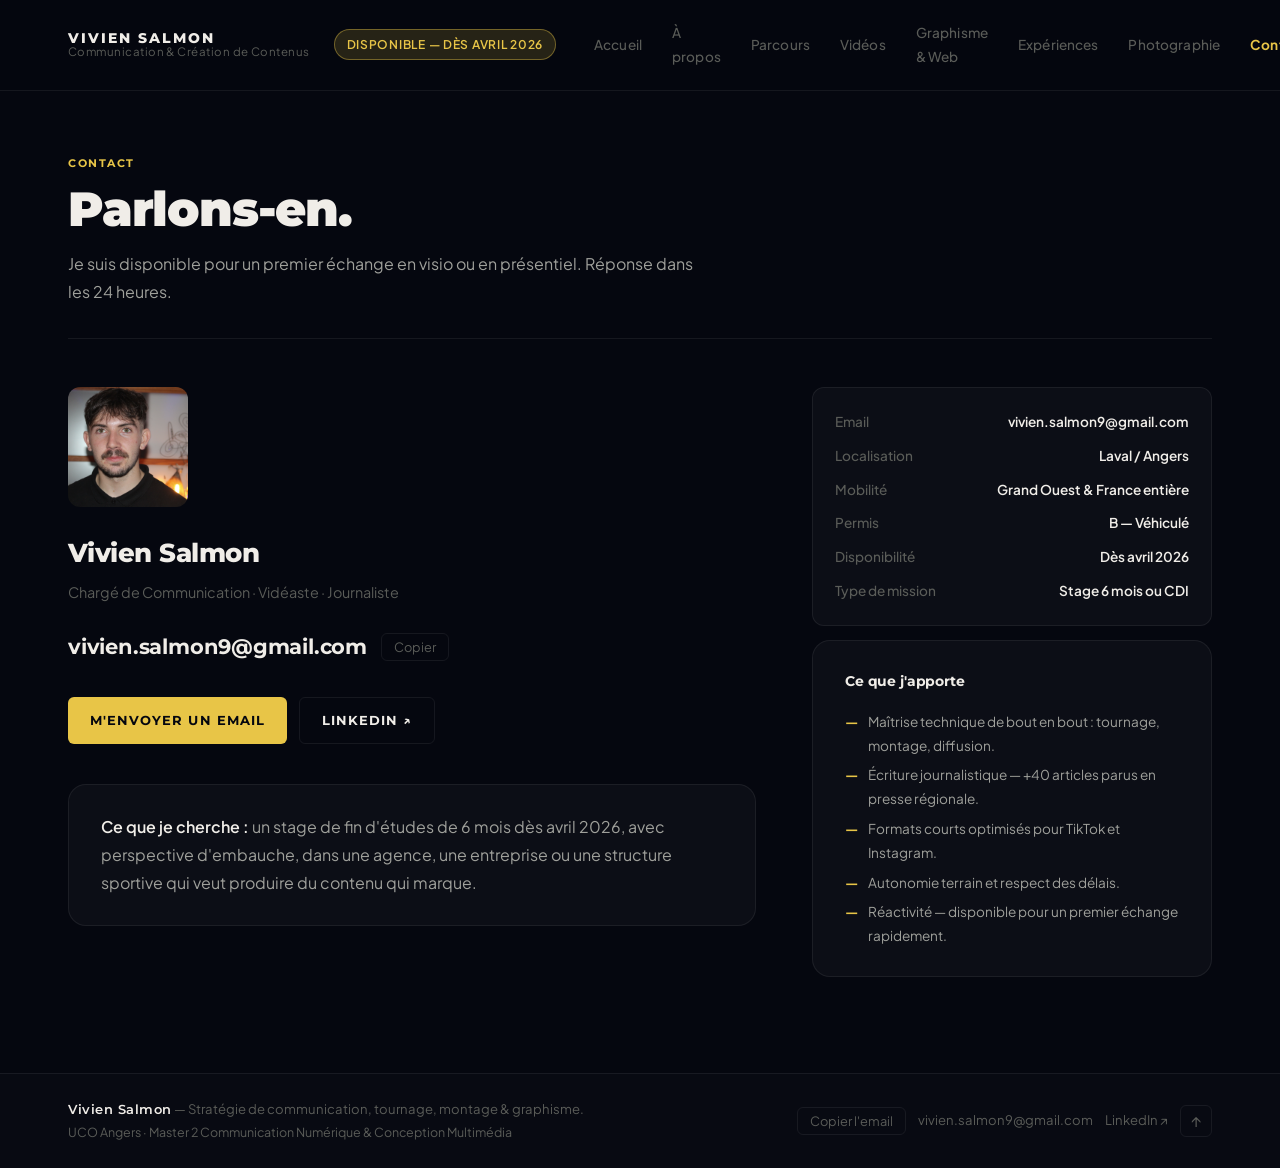
==== commit 82578486: "Refonte radicale : palette jaune editorial, grille asymetrique, bio journalistique, masonry graphism" ====
--- a/contact/index.html
+++ b/contact/index.html
@@ -4,19 +4,13 @@
   <meta charset="UTF-8">
   <meta name="viewport" content="width=device-width, initial-scale=1.0">
   <title>Contact — Vivien Salmon | Portfolio</title>
-  <meta name="description" content="Portfolio de Vivien Salmon : créateur de contenus, vidéaste, graphiste et chargé de communication (Master 2 UCO Angers). En recherche d'un poste / stage.">
+  <meta name="description" content="Portfolio de Vivien Salmon : vidéaste, créateur de contenus et chargé de communication (Master 2 UCO Angers). Disponible pour un poste ou stage dès avril 2026.">
   <meta name="author" content="Vivien Salmon">
-
-  <!-- Préchargement rapide des polices pour éliminer tout temps de latence -->
+  <meta property="og:title" content="Contact — Vivien Salmon">
+  <meta property="og:description" content="Réalisations audiovisuelles, graphiques et journalistiques de Vivien Salmon.">
+  <meta property="og:type" content="website">
   <link rel="preload" href="../assets/fonts/ftnk-700.woff2" as="font" type="font/woff2" crossorigin>
   <link rel="preload" href="../assets/fonts/ftnk-400.woff2" as="font" type="font/woff2" crossorigin>
-
-  <!-- Open Graph -->
-  <meta property="og:title" content="Contact — Vivien Salmon">
-  <meta property="og:description" content="Découvrez les réalisations audiovisuelles, graphiques et journalistiques de Vivien Salmon.">
-  <meta property="og:type" content="website">
-
-  <!-- Stylesheets -->
   <link rel="stylesheet" href="../assets/css/modern.css">
   <link rel="stylesheet" href="../assets/css/viewer.css">
   <link rel="icon" type="image/x-icon" href="../assets/images/df40b5a6-50cd-4efb-aca2-fb237456830f.jpg">
@@ -25,16 +19,12 @@
   <header class="site-header">
     <div class="header-inner">
       <a href="../index.html" class="brand">
-        <span class="brand-monogram">VS</span>
-        <div class="brand-info">
-          <span class="brand-title">Vivien Salmon</span>
-          <span class="brand-sub">Communication & Création de Contenus</span>
+        <div class="brand-wordmark">
+          <span class="brand-name">Vivien Salmon</span>
+          <span class="brand-role">Communication &amp; Création de Contenus</span>
         </div>
       </a>
-      <div class="header-status-pill">
-        <span class="pulse-dot"></span>
-        <span>En recherche active de poste / stage</span>
-      </div>
+      <span class="status-tag">Disponible — dès avril 2026</span>
       <button class="mobile-toggle" aria-label="Menu" onclick="toggleMenu()">☰</button>
       <nav>
         <ul class="nav-links" id="nav-menu">
@@ -53,49 +43,45 @@
   </header>
 
   <main class="page-container">
-    <div class="contact-container">
-      <div class="contact-card">
-        <img src="../assets/images/452bf5c5-27b3-4df2-a961-ef2768ff21f6.jpg" alt="Vivien Salmon" class="contact-avatar zoomable-img">
-        <h1 class="contact-name">Vivien Salmon</h1>
-        <div class="contact-role">Chargé de Communication • Créateur Audiovisuel & Multimédia</div>
-        
-        <p style="color: var(--text-body); max-width: 580px; margin: 0 auto 32px; line-height: 1.8;">
-          Actuellement en recherche d’un <strong>poste ou d’un stage de fin d’études dès avril 2026</strong>. Disponible immédiatement pour échanger autour de vos projets et de vos besoins en communication.
-        </p>
+    <div class="page-header">
+      <span class="page-badge">Contact</span>
+      <h1 class="page-title">Parlons-en.</h1>
+      <p class="page-lead">Je suis disponible pour un premier échange en visio ou en présentiel. Réponse dans les 24 heures.</p>
+    </div>
 
-        <!-- Coordonnées directes -->
-        <div style="background: rgba(255, 255, 255, 0.03); border: 1px solid var(--border-glass); border-radius: 18px; padding: 28px; margin-bottom: 32px; text-align: left;">
-          <div style="display: flex; align-items: center; justify-content: space-between; flex-wrap: wrap; gap: 12px; margin-bottom: 20px; border-bottom: 1px solid var(--border-glass); padding-bottom: 16px;">
-            <div style="display: flex; align-items: center; gap: 14px;">
-              <span style="font-size: 1.6rem;">✉️</span>
-              <div>
-                <div style="font-size: 0.8rem; color: var(--text-muted); text-transform: uppercase; font-weight: 700;">Adresse Email</div>
-                <a href="mailto:vivien.salmon9@gmail.com" style="font-weight: 700; color: #fff; font-size: 1.1rem;">vivien.salmon9@gmail.com</a>
-              </div>
-            </div>
-            <button class="btn btn-secondary" style="padding: 6px 14px; font-size: 0.85rem;" onclick="copyEmail('vivien.salmon9@gmail.com', this)">📋 Copier l'adresse</button>
-          </div>
+    <div class="contact-layout">
+      <div class="contact-block">
+        <img src="../assets/images/452bf5c5-27b3-4df2-a961-ef2768ff21f6.jpg" alt="Vivien Salmon" style="width:120px;height:120px;object-fit:cover;border-radius:var(--r-md);filter:grayscale(10%);" class="zoomable-img">
+        <div>
+          <div style="font-family:var(--font-title);font-weight:800;font-size:1.6rem;color:var(--white);letter-spacing:-0.02em;">Vivien Salmon</div>
+          <div style="color:var(--muted);font-size:0.9rem;margin-top:4px;">Chargé de Communication · Vidéaste · Journaliste</div>
+        </div>
+        <div class="contact-email-row">
+          <a href="mailto:vivien.salmon9@gmail.com" class="contact-email">vivien.salmon9@gmail.com</a>
+          <button class="btn-copy-email" onclick="copyEmail('vivien.salmon9@gmail.com', this)">Copier</button>
+        </div>
+        <div style="display:flex;gap:12px;flex-wrap:wrap;margin-top:8px;">
+          <a href="mailto:vivien.salmon9@gmail.com" class="btn btn-primary">M'envoyer un email</a>
+          <a href="https://www.linkedin.com/in/vivien-salmon-8b6826255/" target="_blank" rel="noopener" class="btn btn-secondary">LinkedIn ↗</a>
+        </div>
+        <div class="glass-card" style="margin-top:16px;">
+          <p class="prose" style="margin-bottom:0;"><strong>Ce que je cherche :</strong> un stage de fin d'études de 6 mois dès avril 2026, avec perspective d'embauche, dans une agence, une entreprise ou une structure sportive qui veut produire du contenu qui marque.</p>
+        </div>
+      </div>
 
-          <div style="display: flex; align-items: center; gap: 14px; margin-bottom: 20px; border-bottom: 1px solid var(--border-glass); padding-bottom: 16px;">
-            <span style="font-size: 1.6rem;">💼</span>
-            <div>
-              <div style="font-size: 0.8rem; color: var(--text-muted); text-transform: uppercase; font-weight: 700;">Réseau Professionnel</div>
-              <a href="https://www.linkedin.com/in/vivien-salmon-8b6826255/" target="_blank" rel="noopener" style="font-weight: 700; color: var(--accent-cyan); font-size: 1.05rem;">linkedin.com/in/vivien-salmon-8b6826255 ↗</a>
-            </div>
-          </div>
-
-          <div style="display: flex; align-items: center; gap: 14px;">
-            <span style="font-size: 1.6rem;">📍</span>
-            <div>
-              <div style="font-size: 0.8rem; color: var(--text-muted); text-transform: uppercase; font-weight: 700;">Disponibilité & Mobilité</div>
-              <div style="font-weight: 600; color: #fff;">Laval / Angers — Permis B & Véhiculé (Mobile sur le Grand Ouest & France entière)</div>
-            </div>
-          </div>
+      <div class="contact-side">
+        <div class="contact-info-row">
+          <div class="contact-info-line"><span>Email</span><span>vivien.salmon9@gmail.com</span></div><div class="contact-info-line"><span>Localisation</span><span>Laval / Angers</span></div><div class="contact-info-line"><span>Mobilité</span><span>Grand Ouest &amp; France entière</span></div><div class="contact-info-line"><span>Permis</span><span>B — Véhiculé</span></div><div class="contact-info-line"><span>Disponibilité</span><span>Dès avril 2026</span></div><div class="contact-info-line"><span>Type de mission</span><span>Stage 6 mois ou CDI</span></div>
         </div>
-
-        <div class="contact-actions">
-          <a href="mailto:vivien.salmon9@gmail.com" class="btn btn-primary" style="font-size: 1.05rem;">✉️ M'envoyer un email direct</a>
-          <a href="https://www.linkedin.com/in/vivien-salmon-8b6826255/" target="_blank" rel="noopener" class="btn btn-secondary">Consulter mon profil LinkedIn ↗</a>
+        <div class="glass-card">
+          <h2 class="glass-card-title" style="font-size:0.9rem;">Ce que j'apporte</h2>
+          <ul class="xp-tasks" style="margin-top:0;">
+            <li>Maîtrise technique de bout en bout : tournage, montage, diffusion.</li>
+            <li>Écriture journalistique — +40 articles parus en presse régionale.</li>
+            <li>Formats courts optimisés pour TikTok et Instagram.</li>
+            <li>Autonomie terrain et respect des délais.</li>
+            <li>Réactivité — disponible pour un premier échange rapidement.</li>
+          </ul>
         </div>
       </div>
     </div>
@@ -104,24 +90,22 @@
   <footer class="site-footer">
     <div class="footer-inner">
       <div class="footer-brand">
-        <strong>Vivien Salmon</strong> — Stratégie de communication, tournage, montage & graphisme.
-        <div style="font-size: 0.82rem; color: #64748b; margin-top: 4px;">UCO Angers • Master 2 Communication Numérique & Conception Multimédia</div>
+        <strong>Vivien Salmon</strong> — Stratégie de communication, tournage, montage &amp; graphisme.<br>
+        <span style="font-size:0.78rem;">UCO Angers · Master 2 Communication Numérique &amp; Conception Multimédia</span>
       </div>
       <div class="footer-links">
-        <button class="btn-copy-email" onclick="copyEmail('vivien.salmon9@gmail.com', this)">📋 Copier l'email</button>
+        <button class="btn-copy-email" onclick="copyEmail('vivien.salmon9@gmail.com', this)">Copier l'email</button>
         <a href="mailto:vivien.salmon9@gmail.com" class="footer-link">vivien.salmon9@gmail.com</a>
         <a href="https://www.linkedin.com/in/vivien-salmon-8b6826255/" target="_blank" rel="noopener" class="footer-link">LinkedIn ↗</a>
-        <button class="back-to-top-btn" onclick="window.scrollTo({top: 0, behavior: 'smooth'})">↑</button>
+        <button class="back-to-top-btn" onclick="window.scrollTo({top:0,behavior:'smooth'})">↑</button>
       </div>
     </div>
   </footer>
 
-  <!-- Scripts du visionneur cinéma et lightbox sans redirection -->
   <script src="../assets/js/viewer.js"></script>
   <script>
     function toggleMenu() {
-      const menu = document.getElementById('nav-menu');
-      if (menu) menu.classList.toggle('open');
+      document.getElementById('nav-menu').classList.toggle('open');
     }
   </script>
 </body>
--- a/assets/css/modern.css
+++ b/assets/css/modern.css
@@ -1,34 +1,59 @@
 /* ==========================================================================
-   PORTFOLIO VIVIEN SALMON - DESIGN SYSTEM MODERNE & SLEEK
+   PORTFOLIO VIVIEN SALMON — DESIGN SYSTEM ÉDITORIAL
+   Refonte radicale : palette presse, grille asymétrique, zéro template IA
    ========================================================================== */
 
 @import url('fonts.css');
-@import url('https://fonts.googleapis.com/css2?family=Plus+Jakarta+Sans:wght@300;400;500;600;700;800&family=Montserrat:wght@400;500;600;700;800&display=swap');
-
+@import url('https://fonts.googleapis.com/css2?family=Plus+Jakarta+Sans:ital,wght@0,300;0,400;0,500;0,600;0,700;0,800;1,300;1,400&family=Montserrat:wght@400;500;600;700;800;900&display=swap');
+
+/* =========================================================================
+   TOKENS DESIGN
+   ========================================================================= */
 :root {
-  --bg-gradient: radial-gradient(circle at 50% 0%, #151d66 0%, #080c35 55%, #050824 100%);
-  --bg-dark: #050824;
-  --bg-navy: #0B105B;
-  --bg-card: rgba(255, 255, 255, 0.04);
-  --bg-card-hover: rgba(255, 255, 255, 0.08);
-  --border-glass: rgba(255, 255, 255, 0.09);
-  --border-accent: rgba(99, 102, 241, 0.5);
-  --accent-primary: #6366f1;
-  --accent-cyan: #38bdf8;
-  --accent-glow: rgba(99, 102, 241, 0.25);
-  --text-white: #ffffff;
-  --text-body: #cbd5e1;
-  --text-muted: #94a3b8;
-  --font-main: 'Plus Jakarta Sans', 'ftnk', -apple-system, BlinkMacSystemFont, "Segoe UI", Roboto, sans-serif;
-  --font-heading: 'Montserrat', 'shzc', 'Plus Jakarta Sans', sans-serif;
-  --shadow-card: 0 10px 30px -10px rgba(0, 0, 0, 0.5);
-  --shadow-hover: 0 20px 40px -15px rgba(0, 0, 0, 0.7), 0 0 25px -5px rgba(99, 102, 241, 0.3);
-  --radius-card: 18px;
-  --radius-pill: 9999px;
-  --transition: all 0.35s cubic-bezier(0.16, 1, 0.3, 1);
-}
-
-/* Reset & Base */
+  /* Fonds */
+  --bg:            #05070f;
+  --bg-alt:        #0d1017;
+  --bg-card:       rgba(255, 255, 255, 0.032);
+  --bg-card-hover: rgba(255, 255, 255, 0.058);
+  --bg-band:       rgba(255, 255, 255, 0.022);
+
+  /* Bordures */
+  --border:        rgba(255, 255, 255, 0.065);
+  --border-accent: rgba(232, 197, 71, 0.4);
+
+  /* Accents — Jaune éditorial (presse, journalisme) */
+  --accent:        #e8c547;
+  --accent-dim:    rgba(232, 197, 71, 0.15);
+  --accent-glow:   rgba(232, 197, 71, 0.2);
+  --accent-blue:   #c0d4f5;   /* bleu très désaturé, secondaire */
+
+  /* Textes */
+  --white:         #f0ede8;   /* blanc légèrement chaud */
+  --text:          #9fa09b;   /* corps de texte, gris chaud */
+  --muted:         #5a5c58;   /* métadonnées, labels */
+
+  /* Typographie */
+  --font-title:    'Montserrat', 'shzc', sans-serif;
+  --font-body:     'Plus Jakarta Sans', 'ftnk', -apple-system, sans-serif;
+
+  /* Rayon */
+  --r-sm:  6px;
+  --r-md:  12px;
+  --r-lg:  18px;
+  --r-pill:9999px;
+
+  /* Transitions */
+  --ease: cubic-bezier(0.16, 1, 0.3, 1);
+  --t:    0.32s var(--ease);
+
+  /* Conteneur */
+  --container: 1240px;
+  --gutter:    48px;
+}
+
+/* =========================================================================
+   BASE
+   ========================================================================= */
 *, *::before, *::after {
   box-sizing: border-box;
   margin: 0;
@@ -37,252 +62,480 @@
 
 html {
   scroll-behavior: smooth;
-  background-color: var(--bg-dark);
-  color: var(--text-body);
-  font-family: var(--font-main);
+  background-color: var(--bg);
+  color: var(--text);
+  font-family: var(--font-body);
+  font-size: 16px;
   -webkit-font-smoothing: antialiased;
   -moz-osx-font-smoothing: grayscale;
 }
 
 body {
-  background: var(--bg-gradient) no-repeat fixed center center;
-  background-size: cover;
+  background-color: var(--bg);
   min-height: 100vh;
   display: flex;
   flex-direction: column;
   overflow-x: hidden;
-  line-height: 1.7;
+  line-height: 1.75;
 }
 
 a {
   color: inherit;
   text-decoration: none;
-  transition: var(--transition);
-}
-
-/* ==========================================================================
-   HEADER & NAVIGATION
-   ========================================================================== */
+  transition: var(--t);
+}
+
+img {
+  max-width: 100%;
+  display: block;
+}
+
+/* =========================================================================
+   HEADER
+   ========================================================================= */
 .site-header {
   position: sticky;
   top: 0;
   left: 0;
   width: 100%;
   z-index: 1000;
-  background: rgba(7, 10, 42, 0.85);
-  backdrop-filter: blur(20px);
-  -webkit-backdrop-filter: blur(20px);
-  border-bottom: 1px solid var(--border-glass);
-  padding: 16px 0;
-  transition: var(--transition);
+  background: rgba(5, 7, 15, 0.88);
+  backdrop-filter: blur(18px);
+  -webkit-backdrop-filter: blur(18px);
+  border-bottom: 1px solid var(--border);
+  padding: 14px 0;
 }
 
 .header-inner {
-  max-width: 1300px;
+  max-width: var(--container);
   margin: 0 auto;
-  padding: 0 32px;
+  padding: 0 var(--gutter);
   display: flex;
   justify-content: space-between;
   align-items: center;
-}
-
+  gap: 24px;
+}
+
+/* Marque — Nom en caps, pas de badge indigo */
 .brand {
   display: flex;
   align-items: center;
-  gap: 12px;
-}
-
-.brand-title {
-  font-family: var(--font-heading);
+  gap: 14px;
+  flex-shrink: 0;
+}
+
+.brand-wordmark {
+  display: flex;
+  flex-direction: column;
+  line-height: 1.1;
+}
+
+.brand-name {
+  font-family: var(--font-title);
   font-weight: 800;
-  font-size: 1.35rem;
-  letter-spacing: 0.05em;
-  color: var(--text-white);
-  text-transform: uppercase;
-}
-
-.brand-badge {
-  background: rgba(99, 102, 241, 0.15);
-  color: var(--accent-cyan);
-  border: 1px solid rgba(56, 189, 248, 0.3);
+  font-size: 0.9rem;
+  letter-spacing: 0.14em;
+  text-transform: uppercase;
+  color: var(--white);
+}
+
+.brand-role {
   font-size: 0.72rem;
+  color: var(--muted);
+  letter-spacing: 0.04em;
+  font-weight: 400;
+}
+
+/* Pill statut — texte seul, sobre */
+.status-tag {
+  font-size: 0.75rem;
   font-weight: 600;
-  padding: 3px 10px;
-  border-radius: var(--radius-pill);
-  text-transform: uppercase;
-  letter-spacing: 0.05em;
-}
-
+  color: var(--accent);
+  letter-spacing: 0.06em;
+  text-transform: uppercase;
+  border: 1px solid var(--border-accent);
+  padding: 4px 12px;
+  border-radius: var(--r-pill);
+  background: var(--accent-dim);
+  white-space: nowrap;
+}
+
+/* Navigation */
 .nav-links {
   display: flex;
   align-items: center;
-  gap: 6px;
+  gap: 2px;
   list-style: none;
 }
 
 .nav-item a {
-  font-size: 0.92rem;
+  font-size: 0.85rem;
   font-weight: 500;
-  color: var(--text-muted);
-  padding: 8px 16px;
-  border-radius: var(--radius-pill);
-  transition: var(--transition);
+  color: var(--muted);
+  padding: 7px 14px;
+  border-radius: var(--r-sm);
+  transition: var(--t);
   display: inline-block;
+  letter-spacing: 0.01em;
 }
 
 .nav-item a:hover {
-  color: var(--text-white);
-  background: rgba(255, 255, 255, 0.06);
+  color: var(--white);
+  background: rgba(255, 255, 255, 0.05);
 }
 
 .nav-item a.active {
-  color: var(--text-white);
-  background: rgba(99, 102, 241, 0.25);
-  border: 1px solid rgba(99, 102, 241, 0.4);
-  font-weight: 600;
-  box-shadow: 0 0 15px rgba(99, 102, 241, 0.25);
-}
-
-.nav-cta a {
-  background: linear-gradient(135deg, var(--accent-primary), #4338ca);
-  color: #fff !important;
-  font-weight: 600;
-  padding: 8px 20px;
-  box-shadow: 0 4px 14px rgba(99, 102, 241, 0.4);
-}
-
-.nav-cta a:hover {
-  transform: translateY(-1px);
-  box-shadow: 0 6px 20px rgba(99, 102, 241, 0.6);
-}
-
-/* Mobile Hamburger */
+  color: var(--accent);
+  font-weight: 700;
+}
+
+/* Mobile */
 .mobile-toggle {
   display: none;
   background: transparent;
-  border: none;
-  color: var(--text-white);
-  font-size: 1.5rem;
+  border: 1px solid var(--border);
+  color: var(--white);
+  font-size: 1.1rem;
   cursor: pointer;
-  padding: 6px;
-}
-
-/* ==========================================================================
-   HERO BANNER
-   ========================================================================== */
+  padding: 8px 12px;
+  border-radius: var(--r-sm);
+  line-height: 1;
+}
+
+/* =========================================================================
+   HERO — ASYMÉTRIQUE (gauche/droite)
+   ========================================================================= */
 .hero {
-  padding: 60px 0 40px;
-  text-align: center;
-}
-
-.hero-container {
-  max-width: 900px;
+  padding: 72px 0 56px;
+}
+
+.hero-inner {
+  max-width: var(--container);
   margin: 0 auto;
-  padding: 0 24px;
-}
-
-.hero-badge {
+  padding: 0 var(--gutter);
+  display: grid;
+  grid-template-columns: 1fr 380px;
+  gap: 64px;
+  align-items: center;
+}
+
+.hero-left {
+  display: flex;
+  flex-direction: column;
+  gap: 24px;
+}
+
+.hero-available {
+  font-size: 0.75rem;
+  font-family: var(--font-title);
+  font-weight: 700;
+  letter-spacing: 0.12em;
+  text-transform: uppercase;
+  color: var(--accent);
+}
+
+.hero-name {
+  font-family: var(--font-title);
+  font-weight: 900;
+  font-size: clamp(2.8rem, 5.5vw, 4.4rem);
+  line-height: 1.0;
+  letter-spacing: -0.025em;
+  color: var(--white);
+  /* Pas de gradient — couleur unie */
+}
+
+.hero-name span {
+  color: var(--accent);
+}
+
+/* Liste factuelle brute — pas de paragraphe lyrique */
+.hero-facts {
+  list-style: none;
+  display: flex;
+  flex-direction: column;
+  gap: 6px;
+}
+
+.hero-facts li {
+  font-size: 0.95rem;
+  color: var(--text);
+  display: flex;
+  align-items: baseline;
+  gap: 10px;
+}
+
+.hero-facts li::before {
+  content: '—';
+  color: var(--accent);
+  font-weight: 700;
+  flex-shrink: 0;
+}
+
+.hero-actions {
+  display: flex;
+  gap: 12px;
+  flex-wrap: wrap;
+  margin-top: 8px;
+}
+
+.hero-right {
+  position: relative;
+}
+
+.hero-portrait {
+  width: 100%;
+  aspect-ratio: 4 / 5;
+  object-fit: cover;
+  border-radius: var(--r-md);
+  filter: grayscale(12%) contrast(1.05);
+}
+
+.hero-portrait-label {
+  position: absolute;
+  bottom: -1px;
+  left: 0;
+  right: 0;
+  background: linear-gradient(to top, rgba(5,7,15,0.9) 0%, transparent 100%);
+  padding: 24px 16px 14px;
+  border-radius: 0 0 var(--r-md) var(--r-md);
+  font-size: 0.72rem;
+  color: var(--muted);
+  font-family: var(--font-title);
+  letter-spacing: 0.08em;
+  text-transform: uppercase;
+}
+
+/* =========================================================================
+   BOUTONS
+   ========================================================================= */
+.btn {
   display: inline-flex;
   align-items: center;
   gap: 8px;
-  background: rgba(255, 255, 255, 0.05);
-  border: 1px solid var(--border-glass);
-  padding: 6px 18px;
-  border-radius: var(--radius-pill);
-  font-size: 0.85rem;
-  color: var(--accent-cyan);
-  font-weight: 500;
+  font-family: var(--font-title);
+  font-weight: 700;
+  font-size: 0.82rem;
+  letter-spacing: 0.08em;
+  text-transform: uppercase;
+  padding: 11px 22px;
+  border-radius: var(--r-sm);
+  transition: var(--t);
+  border: none;
+  cursor: pointer;
+  text-decoration: none;
+}
+
+.btn-primary {
+  background: var(--accent);
+  color: #05070f;
+}
+
+.btn-primary:hover {
+  background: #f5d55a;
+  transform: translateY(-2px);
+  box-shadow: 0 8px 24px var(--accent-glow);
+}
+
+.btn-secondary {
+  background: transparent;
+  color: var(--white);
+  border: 1px solid var(--border);
+}
+
+.btn-secondary:hover {
+  border-color: rgba(255,255,255,0.3);
+  background: rgba(255,255,255,0.05);
+  transform: translateY(-2px);
+}
+
+/* =========================================================================
+   MAIN CONTAINER
+   ========================================================================= */
+.main-content {
+  flex: 1;
+  max-width: var(--container);
+  width: 100%;
+  margin: 0 auto;
+  padding: 0 var(--gutter) 96px;
+}
+
+/* =========================================================================
+   SECTION HEADER (sur les pages intérieures)
+   ========================================================================= */
+.section-label {
+  font-family: var(--font-title);
+  font-size: 0.72rem;
+  font-weight: 700;
+  letter-spacing: 0.14em;
+  text-transform: uppercase;
+  color: var(--accent);
+  margin-bottom: 8px;
+  display: block;
+}
+
+.section-title {
+  font-family: var(--font-title);
+  font-weight: 800;
+  font-size: clamp(1.6rem, 3vw, 2.4rem);
+  color: var(--white);
+  line-height: 1.1;
+  letter-spacing: -0.02em;
+}
+
+.section-desc {
+  font-size: 0.95rem;
+  color: var(--text);
+  max-width: 600px;
+  margin-top: 10px;
+  line-height: 1.7;
+}
+
+.section-header {
+  margin-bottom: 36px;
+  padding-top: 56px;
+}
+
+.section-divider {
+  border: none;
+  border-top: 1px solid var(--border);
+  margin: 56px 0;
+}
+
+/* =========================================================================
+   GRILLE ACCUEIL — ASYMÉTRIQUE
+   ========================================================================= */
+
+/* Featured card — pleine largeur */
+.card-featured {
+  display: grid;
+  grid-template-columns: 1fr 42%;
+  border: 1px solid var(--border);
+  border-radius: var(--r-lg);
+  overflow: hidden;
+  background: var(--bg-card);
+  transition: var(--t);
   margin-bottom: 24px;
-  backdrop-filter: blur(8px);
-}
-
-.hero-badge .pulse {
-  width: 8px;
-  height: 8px;
-  background: #10b981;
-  border-radius: 50%;
-  box-shadow: 0 0 10px #10b981;
-}
-
-.hero-title {
-  font-family: var(--font-heading);
-  font-size: clamp(2.2rem, 5vw, 3.6rem);
+  text-decoration: none;
+  color: inherit;
+}
+
+.card-featured:hover {
+  border-color: var(--border-accent);
+  background: var(--bg-card-hover);
+  transform: translateY(-4px);
+  box-shadow: 0 20px 50px -20px rgba(0,0,0,0.6), 0 0 30px var(--accent-glow);
+}
+
+.card-featured .cf-media {
+  aspect-ratio: 16/9;
+  overflow: hidden;
+  position: relative;
+}
+
+.card-featured .cf-media img {
+  width: 100%;
+  height: 100%;
+  object-fit: cover;
+  transition: transform 0.6s var(--ease);
+}
+
+.card-featured:hover .cf-media img {
+  transform: scale(1.03);
+}
+
+.card-featured .cf-body {
+  padding: 40px 36px;
+  display: flex;
+  flex-direction: column;
+  justify-content: center;
+  gap: 16px;
+  border-left: 1px solid var(--border);
+}
+
+.cf-num {
+  font-family: var(--font-title);
+  font-size: 0.72rem;
+  font-weight: 700;
+  letter-spacing: 0.14em;
+  text-transform: uppercase;
+  color: var(--accent);
+  font-variant-numeric: tabular-nums;
+}
+
+.cf-tag {
+  display: inline-block;
+  font-size: 0.72rem;
+  font-weight: 600;
+  letter-spacing: 0.08em;
+  text-transform: uppercase;
+  color: var(--muted);
+  border: 1px solid var(--border);
+  padding: 3px 10px;
+  border-radius: var(--r-sm);
+}
+
+.cf-title {
+  font-family: var(--font-title);
   font-weight: 800;
-  color: var(--text-white);
-  line-height: 1.15;
-  margin-bottom: 18px;
-  letter-spacing: -0.02em;
-}
-
-.hero-title .gradient-text {
-  background: linear-gradient(135deg, #ffffff 30%, var(--accent-cyan) 80%, var(--accent-primary) 100%);
-  -webkit-background-clip: text;
-  -webkit-text-fill-color: transparent;
-}
-
-.hero-subtitle {
-  font-size: 1.15rem;
-  color: var(--text-body);
-  max-width: 720px;
-  margin: 0 auto 32px;
+  font-size: 1.5rem;
+  color: var(--white);
+  line-height: 1.2;
+  letter-spacing: -0.01em;
+}
+
+.cf-desc {
+  font-size: 0.9rem;
+  color: var(--text);
   line-height: 1.7;
 }
 
-.hero-chips {
-  display: flex;
-  justify-content: center;
-  flex-wrap: wrap;
-  gap: 12px;
-  margin-bottom: 32px;
-}
-
-.chip {
-  background: var(--bg-card);
-  border: 1px solid var(--border-glass);
-  padding: 8px 16px;
-  border-radius: var(--radius-pill);
-  font-size: 0.88rem;
-  color: var(--text-muted);
+.cf-cta {
+  font-family: var(--font-title);
+  font-size: 0.78rem;
+  font-weight: 700;
+  letter-spacing: 0.1em;
+  text-transform: uppercase;
+  color: var(--accent);
   display: flex;
   align-items: center;
   gap: 8px;
-}
-
-/* ==========================================================================
-   PROJECTS GRID (ACCUEIL)
-   ========================================================================== */
-.main-content {
-  flex: 1;
-  max-width: 1300px;
-  width: 100%;
-  margin: 0 auto;
-  padding: 20px 32px 80px;
-}
-
-.projects-grid {
+  margin-top: 8px;
+}
+
+/* Grille 2 colonnes pour les cards secondaires */
+.projects-grid-2 {
   display: grid;
-  grid-template-columns: repeat(auto-fit, minmax(380px, 1fr));
-  gap: 32px;
-}
-
+  grid-template-columns: 1fr 1fr;
+  gap: 24px;
+}
+
+/* Grille 3 colonnes pour les cards tertiaires */
+.projects-grid-3 {
+  display: grid;
+  grid-template-columns: repeat(3, 1fr);
+  gap: 24px;
+  margin-top: 24px;
+}
+
+/* Card standard */
 .project-card {
   background: var(--bg-card);
-  border: 1px solid var(--border-glass);
-  border-radius: var(--radius-card);
+  border: 1px solid var(--border);
+  border-radius: var(--r-lg);
   overflow: hidden;
-  box-shadow: var(--shadow-card);
-  transition: var(--transition);
+  transition: var(--t);
   display: flex;
   flex-direction: column;
   position: relative;
   text-decoration: none;
+  color: inherit;
 }
 
 .project-card:hover {
-  transform: translateY(-8px);
   border-color: var(--border-accent);
-  box-shadow: var(--shadow-hover);
   background: var(--bg-card-hover);
+  transform: translateY(-5px);
+  box-shadow: 0 16px 40px -15px rgba(0,0,0,0.6), 0 0 20px var(--accent-glow);
 }
 
 .card-media {
@@ -290,628 +543,1181 @@
   width: 100%;
   aspect-ratio: 16 / 9;
   overflow: hidden;
-  background: #000;
+  background: var(--bg-alt);
 }
 
 .card-media img {
   width: 100%;
   height: 100%;
   object-fit: cover;
-  transition: transform 0.6s cubic-bezier(0.16, 1, 0.3, 1);
+  transition: transform 0.6s var(--ease);
 }
 
 .project-card:hover .card-media img {
-  transform: scale(1.06);
+  transform: scale(1.04);
 }
 
 .card-badge {
   position: absolute;
-  top: 16px;
-  right: 16px;
-  background: rgba(7, 10, 42, 0.75);
-  backdrop-filter: blur(10px);
-  color: #fff;
-  font-size: 0.78rem;
-  font-weight: 600;
-  padding: 5px 12px;
-  border-radius: var(--radius-pill);
-  border: 1px solid var(--border-glass);
+  top: 12px;
+  left: 12px;
+  font-family: var(--font-title);
+  font-size: 0.65rem;
+  font-weight: 700;
+  letter-spacing: 0.1em;
+  text-transform: uppercase;
+  background: rgba(5,7,15,0.8);
+  color: var(--accent);
+  border: 1px solid var(--border-accent);
+  padding: 3px 10px;
+  border-radius: var(--r-sm);
+  backdrop-filter: blur(8px);
 }
 
 .card-body {
-  padding: 24px;
+  padding: 20px 22px 22px;
+  flex: 1;
   display: flex;
   flex-direction: column;
+  gap: 10px;
+}
+
+.card-num {
+  font-family: var(--font-title);
+  font-size: 0.7rem;
+  font-weight: 700;
+  letter-spacing: 0.14em;
+  text-transform: uppercase;
+  color: var(--accent);
+  font-variant-numeric: tabular-nums;
+}
+
+.card-title {
+  font-family: var(--font-title);
+  font-weight: 700;
+  font-size: 1.0rem;
+  color: var(--white);
+  line-height: 1.3;
+  letter-spacing: -0.01em;
+}
+
+.card-desc {
+  font-size: 0.875rem;
+  color: var(--text);
+  line-height: 1.65;
   flex: 1;
 }
 
-.card-meta {
+.card-arrow {
+  display: flex;
+  justify-content: flex-end;
+  color: var(--muted);
+  font-size: 1rem;
+  margin-top: 4px;
+  transition: var(--t);
+}
+
+.project-card:hover .card-arrow {
+  color: var(--accent);
+  transform: translateX(4px);
+}
+
+/* =========================================================================
+   PAGE INTÉRIEURE — CONTAINER
+   ========================================================================= */
+.page-container {
+  flex: 1;
+  max-width: var(--container);
+  width: 100%;
+  margin: 0 auto;
+  padding: 56px var(--gutter) 96px;
+}
+
+.page-header {
+  margin-bottom: 48px;
+  padding-bottom: 32px;
+  border-bottom: 1px solid var(--border);
+}
+
+.page-badge {
+  display: inline-block;
+  font-family: var(--font-title);
+  font-size: 0.7rem;
+  font-weight: 700;
+  letter-spacing: 0.14em;
+  text-transform: uppercase;
+  color: var(--accent);
+  margin-bottom: 10px;
+}
+
+.page-title {
+  font-family: var(--font-title);
+  font-weight: 900;
+  font-size: clamp(1.8rem, 4vw, 3rem);
+  color: var(--white);
+  line-height: 1.1;
+  letter-spacing: -0.025em;
+  margin-bottom: 14px;
+}
+
+.page-lead {
+  font-size: 1.0rem;
+  color: var(--text);
+  max-width: 640px;
+  line-height: 1.75;
+}
+
+/* =========================================================================
+   GLASS CARD — pour les blocs de contenu
+   ========================================================================= */
+.glass-card {
+  background: var(--bg-card);
+  border: 1px solid var(--border);
+  border-radius: var(--r-lg);
+  padding: 28px 32px;
+  transition: var(--t);
+}
+
+.glass-card:hover {
+  border-color: rgba(255,255,255,0.1);
+}
+
+.glass-card-title {
+  font-family: var(--font-title);
+  font-weight: 700;
+  font-size: 1.0rem;
+  color: var(--white);
   display: flex;
   align-items: center;
   gap: 10px;
+  margin-bottom: 16px;
+  letter-spacing: -0.01em;
+}
+
+.icon {
+  font-size: 1.1rem;
+}
+
+.prose p {
+  font-size: 0.95rem;
+  color: var(--text);
+  line-height: 1.8;
+  margin-bottom: 14px;
+}
+
+.prose p:last-child { margin-bottom: 0; }
+
+.prose strong {
+  color: var(--white);
+  font-weight: 600;
+}
+
+.prose em {
+  color: var(--accent-blue);
+  font-style: italic;
+}
+
+/* =========================================================================
+   VIDÉOS — FEATURED + GRILLES TYPÉES
+   ========================================================================= */
+
+/* Featured vidéo — pleine largeur */
+.video-featured {
+  position: relative;
+  border-radius: var(--r-lg);
+  overflow: hidden;
+  border: 1px solid var(--border);
+  margin-bottom: 36px;
+  background: #000;
+  cursor: pointer;
+}
+
+.video-featured-thumb {
+  width: 100%;
+  aspect-ratio: 16 / 9;
+  object-fit: cover;
+  display: block;
+  transition: filter 0.3s var(--ease);
+}
+
+.video-featured:hover .video-featured-thumb {
+  filter: brightness(0.75);
+}
+
+.video-featured-overlay {
+  position: absolute;
+  inset: 0;
+  display: flex;
+  flex-direction: column;
+  justify-content: flex-end;
+  padding: 32px 36px;
+  background: linear-gradient(to top, rgba(5,7,15,0.92) 0%, rgba(5,7,15,0.3) 50%, transparent 100%);
+}
+
+.video-play-btn {
+  position: absolute;
+  top: 50%;
+  left: 50%;
+  transform: translate(-50%,-50%);
+  width: 72px;
+  height: 72px;
+  background: rgba(232,197,71,0.95);
+  border-radius: 50%;
+  display: flex;
+  align-items: center;
+  justify-content: center;
+  color: #05070f;
+  font-size: 1.6rem;
+  font-weight: 900;
+  transition: var(--t);
+  box-shadow: 0 8px 32px rgba(232,197,71,0.4);
+  border: none;
+  cursor: pointer;
+}
+
+.video-featured:hover .video-play-btn {
+  transform: translate(-50%,-50%) scale(1.1);
+  box-shadow: 0 12px 40px rgba(232,197,71,0.6);
+}
+
+.video-feat-meta {
+  font-family: var(--font-title);
+  font-size: 0.72rem;
+  font-weight: 700;
+  letter-spacing: 0.12em;
+  text-transform: uppercase;
+  color: var(--accent);
+  margin-bottom: 8px;
+}
+
+.video-feat-title {
+  font-family: var(--font-title);
+  font-weight: 800;
+  font-size: clamp(1.4rem, 2.5vw, 2rem);
+  color: var(--white);
+  line-height: 1.2;
+  letter-spacing: -0.015em;
+}
+
+.video-feat-info {
+  font-size: 0.82rem;
+  color: rgba(240,237,232,0.6);
+  margin-top: 6px;
+}
+
+/* Section label bande */
+.subsection-label {
+  display: flex;
+  align-items: center;
+  gap: 14px;
+  margin-bottom: 18px;
+}
+
+.subsection-label span:first-child {
+  font-family: var(--font-title);
+  font-size: 0.7rem;
+  font-weight: 700;
+  letter-spacing: 0.14em;
+  text-transform: uppercase;
+  color: var(--muted);
+}
+
+.subsection-label::after {
+  content: '';
+  flex: 1;
+  height: 1px;
+  background: var(--border);
+}
+
+/* Grille vidéos — format 16/9 */
+.video-grid {
+  display: grid;
+  grid-template-columns: repeat(auto-fill, minmax(300px, 1fr));
+  gap: 20px;
+}
+
+/* Grille réels verticaux — 9/16 */
+.reels-grid {
+  display: grid;
+  grid-template-columns: repeat(4, 1fr);
+  gap: 16px;
+}
+
+.reel-card {
+  border-radius: var(--r-md);
+  overflow: hidden;
+  position: relative;
+  border: 1px solid var(--border);
+  cursor: pointer;
+  transition: var(--t);
+  background: #000;
+}
+
+.reel-card:hover {
+  border-color: var(--border-accent);
+  transform: translateY(-4px);
+  box-shadow: 0 12px 32px -10px rgba(0,0,0,0.6), 0 0 20px var(--accent-glow);
+}
+
+.reel-card .reel-thumb {
+  width: 100%;
+  aspect-ratio: 9 / 16;
+  object-fit: cover;
+  display: block;
+  transition: filter 0.3s var(--ease);
+}
+
+.reel-card:hover .reel-thumb {
+  filter: brightness(0.7);
+}
+
+.reel-overlay {
+  position: absolute;
+  inset: 0;
+  display: flex;
+  flex-direction: column;
+  justify-content: flex-end;
+  padding: 16px;
+  background: linear-gradient(to top, rgba(5,7,15,0.9) 0%, transparent 60%);
+}
+
+.reel-play {
+  position: absolute;
+  top: 50%;
+  left: 50%;
+  transform: translate(-50%, -50%);
+  width: 48px;
+  height: 48px;
+  background: rgba(232,197,71,0.9);
+  border-radius: 50%;
+  display: flex;
+  align-items: center;
+  justify-content: center;
+  color: #05070f;
+  font-size: 1.1rem;
+  transition: var(--t);
+  font-weight: 900;
+}
+
+.reel-card:hover .reel-play {
+  transform: translate(-50%,-50%) scale(1.12);
+}
+
+.reel-title {
+  font-family: var(--font-title);
+  font-size: 0.75rem;
+  font-weight: 700;
+  color: var(--white);
+  line-height: 1.3;
+}
+
+.reel-meta {
+  font-size: 0.65rem;
+  color: rgba(240,237,232,0.5);
+  margin-top: 3px;
+  letter-spacing: 0.04em;
+}
+
+/* Video card standard */
+.video-card {
+  border-radius: var(--r-md);
+  overflow: hidden;
+  position: relative;
+  border: 1px solid var(--border);
+  cursor: pointer;
+  transition: var(--t);
+  background: #000;
+  display: block;
+}
+
+.video-card:hover {
+  border-color: var(--border-accent);
+  transform: translateY(-4px);
+  box-shadow: 0 12px 32px -10px rgba(0,0,0,0.6), 0 0 20px var(--accent-glow);
+}
+
+.video-card .vc-thumb {
+  width: 100%;
+  aspect-ratio: 16/9;
+  object-fit: cover;
+  display: block;
+  transition: filter 0.3s var(--ease);
+}
+
+.video-card:hover .vc-thumb {
+  filter: brightness(0.7);
+}
+
+.video-card .vc-play {
+  position: absolute;
+  top: 50%;
+  left: 50%;
+  transform: translate(-50%,-50%);
+  width: 52px;
+  height: 52px;
+  background: rgba(232,197,71,0.9);
+  border-radius: 50%;
+  display: flex;
+  align-items: center;
+  justify-content: center;
+  color: #05070f;
+  font-size: 1.2rem;
+  font-weight: 900;
+  transition: var(--t);
+}
+
+.video-card:hover .vc-play {
+  transform: translate(-50%,-50%) scale(1.1);
+}
+
+.vc-body {
+  padding: 14px 16px;
+  background: var(--bg-card);
+}
+
+.vc-role {
+  font-family: var(--font-title);
+  font-size: 0.65rem;
+  font-weight: 700;
+  letter-spacing: 0.1em;
+  text-transform: uppercase;
+  color: var(--accent);
+  margin-bottom: 4px;
+}
+
+.vc-title {
+  font-family: var(--font-title);
+  font-weight: 700;
+  font-size: 0.88rem;
+  color: var(--white);
+  line-height: 1.3;
+}
+
+.vc-info {
+  font-size: 0.75rem;
+  color: var(--muted);
+  margin-top: 4px;
+}
+
+/* =========================================================================
+   GRAPHISME — MASONRY
+   ========================================================================= */
+.masonry-grid {
+  columns: 3;
+  column-gap: 18px;
+}
+
+.masonry-item {
+  break-inside: avoid;
+  margin-bottom: 18px;
+  border-radius: var(--r-md);
+  overflow: hidden;
+  border: 1px solid var(--border);
+  cursor: pointer;
+  transition: var(--t);
+  position: relative;
+  background: var(--bg-alt);
+  display: block;
+}
+
+.masonry-item:hover {
+  border-color: var(--border-accent);
+  transform: scale(1.015);
+  box-shadow: 0 10px 30px -10px rgba(0,0,0,0.6), 0 0 20px var(--accent-glow);
+}
+
+.masonry-item img {
+  width: 100%;
+  display: block;
+  transition: filter 0.3s var(--ease);
+}
+
+.masonry-item:hover img {
+  filter: brightness(0.8);
+}
+
+.masonry-caption {
+  position: absolute;
+  bottom: 0;
+  left: 0;
+  right: 0;
+  padding: 20px 14px 12px;
+  background: linear-gradient(to top, rgba(5,7,15,0.88) 0%, transparent 100%);
+  opacity: 0;
+  transition: opacity 0.25s var(--ease);
+}
+
+.masonry-item:hover .masonry-caption {
+  opacity: 1;
+}
+
+.masonry-cap-title {
+  font-family: var(--font-title);
+  font-size: 0.8rem;
+  font-weight: 700;
+  color: var(--white);
+}
+
+.masonry-cap-tag {
+  font-size: 0.65rem;
+  color: var(--accent);
+  letter-spacing: 0.08em;
+  text-transform: uppercase;
+  margin-top: 2px;
+}
+
+/* Sous-section tabs graphisme */
+.gfx-tabs {
+  display: flex;
+  gap: 8px;
+  flex-wrap: wrap;
+  margin-bottom: 28px;
+}
+
+.gfx-tab {
+  font-family: var(--font-title);
+  font-size: 0.72rem;
+  font-weight: 700;
+  letter-spacing: 0.1em;
+  text-transform: uppercase;
+  padding: 6px 16px;
+  border-radius: var(--r-sm);
+  border: 1px solid var(--border);
+  color: var(--muted);
+  background: transparent;
+  cursor: pointer;
+  transition: var(--t);
+  text-decoration: none;
+  display: inline-block;
+}
+
+.gfx-tab:hover, .gfx-tab.active {
+  color: var(--accent);
+  border-color: var(--border-accent);
+  background: var(--accent-dim);
+}
+
+/* =========================================================================
+   À PROPOS — LAYOUT JOURNALISTIQUE
+   ========================================================================= */
+.about-grid {
+  display: grid;
+  grid-template-columns: 320px 1fr;
+  gap: 56px;
+  align-items: start;
+  margin-bottom: 56px;
+}
+
+.about-portrait {
+  width: 100%;
+  aspect-ratio: 4/5;
+  object-fit: cover;
+  border-radius: var(--r-md);
+  filter: grayscale(10%) contrast(1.05);
+}
+
+.about-bio p {
+  font-size: 0.98rem;
+  color: var(--text);
+  line-height: 1.82;
+  margin-bottom: 18px;
+}
+
+.about-bio p:last-child { margin-bottom: 0; }
+
+.about-bio strong {
+  color: var(--white);
+  font-weight: 600;
+}
+
+/* Bande scrollable horizontale */
+.scroll-band {
+  display: flex;
+  gap: 10px;
+  overflow-x: auto;
+  padding-bottom: 8px;
+  scrollbar-width: none;
+  margin-bottom: 36px;
+}
+
+.scroll-band::-webkit-scrollbar { display: none; }
+
+.scroll-tag {
+  flex-shrink: 0;
+  background: var(--bg-card);
+  border: 1px solid var(--border);
+  padding: 7px 16px;
+  border-radius: var(--r-sm);
+  font-size: 0.8rem;
+  color: var(--text);
+  white-space: nowrap;
+}
+
+.scroll-tag strong {
+  color: var(--white);
+  font-weight: 600;
+}
+
+/* Outils grid */
+.tools-grid {
+  display: grid;
+  grid-template-columns: repeat(auto-fill, minmax(130px, 1fr));
+  gap: 10px;
+}
+
+.tool-pill {
+  background: var(--bg-card);
+  border: 1px solid var(--border);
+  padding: 8px 14px;
+  border-radius: var(--r-sm);
+  font-size: 0.82rem;
+  color: var(--text);
+  text-align: center;
+  transition: var(--t);
+}
+
+.tool-pill:hover {
+  border-color: var(--border-accent);
+  color: var(--white);
+  background: var(--accent-dim);
+}
+
+/* Passions — Plus compact, moins "about template" */
+.passion-row {
+  display: grid;
+  grid-template-columns: 1fr 1fr;
+  gap: 16px;
+}
+
+.passion-card {
+  background: var(--bg-card);
+  border: 1px solid var(--border);
+  border-radius: var(--r-md);
+  padding: 22px 24px;
+  transition: var(--t);
+}
+
+.passion-card:hover {
+  border-color: rgba(255,255,255,0.1);
+  background: var(--bg-card-hover);
+}
+
+.passion-label {
+  font-family: var(--font-title);
+  font-size: 0.7rem;
+  font-weight: 700;
+  letter-spacing: 0.12em;
+  text-transform: uppercase;
+  color: var(--accent);
+  margin-bottom: 8px;
+}
+
+.passion-title {
+  font-family: var(--font-title);
+  font-weight: 700;
+  font-size: 0.95rem;
+  color: var(--white);
   margin-bottom: 10px;
+  line-height: 1.3;
+}
+
+.passion-desc {
+  font-size: 0.875rem;
+  color: var(--text);
+  line-height: 1.7;
+}
+
+/* =========================================================================
+   PARCOURS — TIMELINE
+   ========================================================================= */
+.timeline {
+  position: relative;
+  display: flex;
+  flex-direction: column;
+  gap: 0;
+}
+
+.timeline::before {
+  content: '';
+  position: absolute;
+  left: 0;
+  top: 0;
+  bottom: 0;
+  width: 1px;
+  background: var(--border);
+}
+
+.timeline-item {
+  padding-left: 32px;
+  padding-bottom: 40px;
+  position: relative;
+}
+
+.timeline-item::before {
+  content: '';
+  position: absolute;
+  left: -4px;
+  top: 6px;
+  width: 9px;
+  height: 9px;
+  border-radius: 50%;
+  background: var(--accent);
+  box-shadow: 0 0 10px var(--accent-glow);
+}
+
+.timeline-date {
+  font-family: var(--font-title);
+  font-size: 0.7rem;
+  font-weight: 700;
+  letter-spacing: 0.12em;
+  text-transform: uppercase;
+  color: var(--accent);
+  margin-bottom: 6px;
+  font-variant-numeric: tabular-nums;
+}
+
+.timeline-title {
+  font-family: var(--font-title);
+  font-weight: 700;
+  font-size: 1.05rem;
+  color: var(--white);
+  margin-bottom: 4px;
+  line-height: 1.3;
+}
+
+.timeline-org {
   font-size: 0.82rem;
-  color: var(--accent-cyan);
+  color: var(--muted);
+  margin-bottom: 10px;
+}
+
+.timeline-desc {
+  font-size: 0.88rem;
+  color: var(--text);
+  line-height: 1.72;
+}
+
+/* Skills bar */
+.skills-section {
+  margin-top: 48px;
+}
+
+.skill-row {
+  display: flex;
+  align-items: center;
+  gap: 14px;
+  margin-bottom: 14px;
+}
+
+.skill-name {
+  font-size: 0.84rem;
+  color: var(--white);
+  min-width: 180px;
+  font-weight: 500;
+}
+
+.skill-bar-wrap {
+  flex: 1;
+  height: 4px;
+  background: rgba(255,255,255,0.08);
+  border-radius: 2px;
+  overflow: hidden;
+}
+
+.skill-bar {
+  height: 100%;
+  background: var(--accent);
+  border-radius: 2px;
+  transition: width 1s var(--ease);
+}
+
+.skill-pct {
+  font-size: 0.75rem;
+  color: var(--muted);
+  min-width: 36px;
+  text-align: right;
+  font-variant-numeric: tabular-nums;
+}
+
+/* =========================================================================
+   EXPÉRIENCES
+   ========================================================================= */
+.xp-grid {
+  display: grid;
+  grid-template-columns: 1fr 1fr;
+  gap: 20px;
+}
+
+.xp-card {
+  background: var(--bg-card);
+  border: 1px solid var(--border);
+  border-radius: var(--r-lg);
+  padding: 28px;
+  transition: var(--t);
+  display: flex;
+  flex-direction: column;
+  gap: 14px;
+}
+
+.xp-card:hover {
+  border-color: rgba(255,255,255,0.1);
+  background: var(--bg-card-hover);
+}
+
+.xp-card.featured {
+  grid-column: 1 / -1;
+  display: grid;
+  grid-template-columns: 1fr 1fr;
+  gap: 28px;
+}
+
+.xp-date {
+  font-family: var(--font-title);
+  font-size: 0.7rem;
+  font-weight: 700;
+  letter-spacing: 0.12em;
+  text-transform: uppercase;
+  color: var(--accent);
+  font-variant-numeric: tabular-nums;
+}
+
+.xp-org {
+  font-family: var(--font-title);
+  font-weight: 800;
+  font-size: 1.15rem;
+  color: var(--white);
+  line-height: 1.2;
+}
+
+.xp-role {
+  font-size: 0.85rem;
+  color: var(--muted);
+  font-weight: 500;
+}
+
+.xp-desc {
+  font-size: 0.88rem;
+  color: var(--text);
+  line-height: 1.72;
+}
+
+.xp-tasks {
+  list-style: none;
+  display: flex;
+  flex-direction: column;
+  gap: 6px;
+}
+
+.xp-tasks li {
+  font-size: 0.85rem;
+  color: var(--text);
+  display: flex;
+  gap: 10px;
+  align-items: baseline;
+}
+
+.xp-tasks li::before {
+  content: '—';
+  color: var(--accent);
+  flex-shrink: 0;
+  font-weight: 700;
+}
+
+.xp-img {
+  width: 100%;
+  border-radius: var(--r-sm);
+  object-fit: cover;
+  max-height: 220px;
+}
+
+/* =========================================================================
+   PHOTOGRAPHIE — MASONRY DENSE
+   ========================================================================= */
+.photo-masonry {
+  columns: 3;
+  column-gap: 14px;
+}
+
+.photo-item {
+  break-inside: avoid;
+  margin-bottom: 14px;
+  border-radius: var(--r-sm);
+  overflow: hidden;
+  cursor: pointer;
+  transition: var(--t);
+  position: relative;
+  display: block;
+}
+
+.photo-item:hover {
+  transform: scale(1.015);
+  box-shadow: 0 8px 24px rgba(0,0,0,0.5);
+}
+
+.photo-item img {
+  width: 100%;
+  display: block;
+  transition: filter 0.3s var(--ease);
+}
+
+.photo-item:hover img {
+  filter: brightness(0.85);
+}
+
+/* =========================================================================
+   CONTACT
+   ========================================================================= */
+.contact-layout {
+  display: grid;
+  grid-template-columns: 1fr 400px;
+  gap: 56px;
+  align-items: start;
+}
+
+.contact-block {
+  display: flex;
+  flex-direction: column;
+  gap: 24px;
+}
+
+.contact-email-row {
+  display: flex;
+  align-items: center;
+  gap: 14px;
+  flex-wrap: wrap;
+}
+
+.contact-email {
+  font-family: var(--font-title);
+  font-weight: 700;
+  font-size: 1.3rem;
+  color: var(--white);
+  letter-spacing: -0.01em;
+}
+
+.contact-email:hover {
+  color: var(--accent);
+}
+
+.contact-side {
+  display: flex;
+  flex-direction: column;
+  gap: 14px;
+}
+
+.contact-info-row {
+  display: flex;
+  flex-direction: column;
+  gap: 10px;
+  background: var(--bg-card);
+  border: 1px solid var(--border);
+  border-radius: var(--r-md);
+  padding: 22px;
+}
+
+.contact-info-line {
+  display: flex;
+  justify-content: space-between;
+  align-items: center;
+  gap: 12px;
+  font-size: 0.85rem;
+}
+
+.contact-info-line span:first-child {
+  color: var(--muted);
+  font-weight: 500;
+  flex-shrink: 0;
+}
+
+.contact-info-line span:last-child {
+  color: var(--white);
   font-weight: 600;
-  text-transform: uppercase;
-  letter-spacing: 0.05em;
-}
-
-.card-title {
-  font-family: var(--font-heading);
-  font-size: 1.35rem;
-  font-weight: 700;
-  color: var(--text-white);
-  line-height: 1.35;
-  margin-bottom: 10px;
-  transition: color 0.2s ease;
-}
-
-.project-card:hover .card-title {
-  color: var(--accent-cyan);
-}
-
-.card-desc {
-  font-size: 0.95rem;
-  color: var(--text-muted);
-  line-height: 1.6;
-  margin-bottom: 20px;
-  flex: 1;
-}
-
-.card-footer {
+  text-align: right;
+}
+
+/* =========================================================================
+   FOOTER
+   ========================================================================= */
+.site-footer {
+  border-top: 1px solid var(--border);
+  padding: 24px 0;
+  background: rgba(255,255,255,0.01);
+}
+
+.footer-inner {
+  max-width: var(--container);
+  margin: 0 auto;
+  padding: 0 var(--gutter);
   display: flex;
   align-items: center;
   justify-content: space-between;
-  border-top: 1px solid var(--border-glass);
-  padding-top: 16px;
-  margin-top: auto;
-  font-size: 0.88rem;
+  gap: 20px;
+  flex-wrap: wrap;
+}
+
+.footer-brand {
+  font-size: 0.82rem;
+  color: var(--muted);
+}
+
+.footer-brand strong {
+  color: var(--white);
   font-weight: 600;
-  color: var(--text-white);
-}
-
-.card-arrow {
-  color: var(--accent-cyan);
-  transition: transform 0.2s ease;
-}
-
-.project-card:hover .card-arrow {
-  transform: translateX(6px);
-}
-
-/* ==========================================================================
-   PAGE TEMPLATES (QUI SUIS-JE, PARCOURS, EXPÉRIENCES)
-   ========================================================================== */
-.page-container {
-  max-width: 1100px;
-  margin: 0 auto;
-  padding: 40px 24px 80px;
-}
-
-.page-header {
-  text-align: center;
-  margin-bottom: 50px;
-}
-
-.page-badge {
-  display: inline-block;
-  background: rgba(99, 102, 241, 0.15);
-  color: var(--accent-cyan);
-  border: 1px solid rgba(56, 189, 248, 0.3);
-  font-size: 0.8rem;
-  font-weight: 600;
-  padding: 4px 14px;
-  border-radius: var(--radius-pill);
-  text-transform: uppercase;
-  margin-bottom: 16px;
-}
-
-.page-title {
-  font-family: var(--font-heading);
-  font-size: clamp(2rem, 4vw, 3rem);
-  font-weight: 800;
-  color: var(--text-white);
-  margin-bottom: 16px;
-  letter-spacing: -0.02em;
-}
-
-.page-lead {
-  font-size: 1.15rem;
-  color: var(--text-body);
-  max-width: 780px;
-  margin: 0 auto;
-  line-height: 1.8;
-}
-
-/* Glass Content Cards */
-.glass-card {
-  background: var(--bg-card);
-  border: 1px solid var(--border-glass);
-  border-radius: var(--radius-card);
-  padding: 36px;
-  margin-bottom: 32px;
-  box-shadow: var(--shadow-card);
-  backdrop-filter: blur(12px);
-  -webkit-backdrop-filter: blur(12px);
-}
-
-.glass-card-title {
-  font-family: var(--font-heading);
-  font-size: 1.5rem;
-  font-weight: 700;
-  color: var(--text-white);
-  margin-bottom: 20px;
+  font-family: var(--font-title);
+  letter-spacing: 0.04em;
+}
+
+.footer-links {
   display: flex;
   align-items: center;
   gap: 12px;
-}
-
-.glass-card-title i,
-.glass-card-title span.icon {
-  color: var(--accent-cyan);
-  font-size: 1.4rem;
-}
-
-.prose p {
-  font-size: 1.05rem;
-  color: var(--text-body);
-  line-height: 1.85;
-  margin-bottom: 18px;
-}
-
-.prose p:last-child {
-  margin-bottom: 0;
-}
-
-/* Qui suis-je Profile Layout */
-.profile-grid {
-  display: grid;
-  grid-template-columns: 320px 1fr;
-  gap: 40px;
-  align-items: start;
-  margin-bottom: 40px;
-}
-
-.profile-avatar-wrap {
-  position: sticky;
-  top: 100px;
-  text-align: center;
-}
-
-.profile-avatar {
-  width: 100%;
-  max-width: 320px;
-  aspect-ratio: 1 / 1;
-  object-fit: cover;
-  border-radius: 24px;
-  border: 2px solid var(--border-glass);
-  box-shadow: var(--shadow-hover);
-  margin-bottom: 20px;
-}
-
+  flex-wrap: wrap;
+}
+
+.footer-link {
+  font-size: 0.82rem;
+  color: var(--muted);
+  transition: var(--t);
+}
+
+.footer-link:hover {
+  color: var(--accent);
+}
+
+.btn-copy-email {
+  font-size: 0.8rem;
+  color: var(--muted);
+  background: transparent;
+  border: 1px solid var(--border);
+  padding: 5px 12px;
+  border-radius: var(--r-sm);
+  cursor: pointer;
+  font-family: var(--font-body);
+  transition: var(--t);
+}
+
+.btn-copy-email:hover {
+  color: var(--accent);
+  border-color: var(--border-accent);
+  background: var(--accent-dim);
+}
+
+.back-to-top-btn {
+  background: transparent;
+  border: 1px solid var(--border);
+  color: var(--muted);
+  width: 32px;
+  height: 32px;
+  border-radius: var(--r-sm);
+  cursor: pointer;
+  font-size: 1rem;
+  display: flex;
+  align-items: center;
+  justify-content: center;
+  transition: var(--t);
+  font-family: var(--font-body);
+}
+
+.back-to-top-btn:hover {
+  color: var(--white);
+  border-color: rgba(255,255,255,0.3);
+}
+
+/* =========================================================================
+   PROFIL — CHIPS
+   ========================================================================= */
 .profile-chips {
   display: flex;
   flex-direction: column;
-  gap: 10px;
+  gap: 8px;
+  margin-top: 16px;
 }
 
 .profile-chip {
   background: var(--bg-card);
-  border: 1px solid var(--border-glass);
-  padding: 10px 16px;
-  border-radius: var(--radius-pill);
+  border: 1px solid var(--border);
+  padding: 8px 14px;
+  border-radius: var(--r-sm);
+  font-size: 0.82rem;
+  color: var(--text);
+}
+
+/* =========================================================================
+   BANDE CONTACT ACCUEIL
+   ========================================================================= */
+.contact-band {
+  background: var(--bg-band);
+  border-top: 1px solid var(--border);
+  border-bottom: 1px solid var(--border);
+  padding: 40px var(--gutter);
+  display: flex;
+  align-items: center;
+  justify-content: space-between;
+  gap: 24px;
+  flex-wrap: wrap;
+  margin: 48px 0 0;
+}
+
+.contact-band-text h3 {
+  font-family: var(--font-title);
+  font-weight: 800;
+  font-size: 1.3rem;
+  color: var(--white);
+  margin-bottom: 4px;
+}
+
+.contact-band-text p {
   font-size: 0.88rem;
-  color: var(--text-body);
-  display: flex;
-  align-items: center;
-  justify-content: center;
-  gap: 8px;
-}
-
-/* Passions 4-Grid */
-.passions-grid {
-  display: grid;
-  grid-template-columns: repeat(auto-fit, minmax(240px, 1fr));
-  gap: 20px;
-  margin-top: 24px;
-}
-
-.passion-card {
-  background: rgba(255, 255, 255, 0.025);
-  border: 1px solid var(--border-glass);
-  border-radius: 14px;
-  padding: 24px;
-  transition: var(--transition);
-}
-
-.passion-card:hover {
-  transform: translateY(-4px);
-  border-color: var(--border-accent);
-  background: var(--bg-card-hover);
-}
-
-.passion-icon {
-  font-size: 2rem;
-  margin-bottom: 12px;
-}
-
-.passion-title {
-  font-family: var(--font-heading);
-  font-weight: 700;
-  font-size: 1.1rem;
-  color: var(--text-white);
-  margin-bottom: 8px;
-}
-
-.passion-desc {
-  font-size: 0.92rem;
-  color: var(--text-muted);
-  line-height: 1.6;
-}
-
-/* ==========================================================================
-   VIDÉOS (LECTEUR GOOGLE DRIVE & CARDS)
-   ========================================================================== */
-.videos-grid {
-  display: grid;
-  grid-template-columns: repeat(auto-fit, minmax(460px, 1fr));
-  gap: 32px;
-}
-
-.video-card {
-  background: var(--bg-card);
-  border: 1px solid var(--border-glass);
-  border-radius: var(--radius-card);
-  overflow: hidden;
-  box-shadow: var(--shadow-card);
-  display: flex;
-  flex-direction: column;
-  transition: var(--transition);
-}
-
-.video-card:hover {
-  border-color: var(--border-accent);
-  box-shadow: var(--shadow-hover);
-}
-
-.video-frame-wrap {
-  position: relative;
-  width: 100%;
-  aspect-ratio: 16 / 9;
-  background: #000;
-}
-
-.video-frame-wrap iframe,
-.video-frame-wrap video {
-  position: absolute;
-  top: 0;
-  left: 0;
-  width: 100%;
-  height: 100%;
-  border: 0;
-}
-
-.video-info {
-  padding: 22px;
-  display: flex;
-  flex-direction: column;
-  flex: 1;
-}
-
-.video-badge {
-  align-self: flex-start;
-  background: rgba(99, 102, 241, 0.15);
-  color: var(--accent-cyan);
-  border: 1px solid rgba(56, 189, 248, 0.3);
-  font-size: 0.75rem;
-  font-weight: 600;
-  padding: 3px 10px;
-  border-radius: var(--radius-pill);
-  margin-bottom: 10px;
-  text-transform: uppercase;
-}
-
-.video-title {
-  font-family: var(--font-heading);
-  font-size: 1.18rem;
-  font-weight: 700;
-  color: var(--text-white);
-  margin-bottom: 8px;
-  line-height: 1.4;
-}
-
-.video-desc {
-  font-size: 0.92rem;
-  color: var(--text-muted);
-  line-height: 1.6;
-  margin-top: auto;
-}
-
-/* ==========================================================================
-   PROJETS GRAPHIQUES & GALERIES IMAGES
-   ========================================================================== */
-.section-block {
-  margin-bottom: 50px;
-}
-
-.section-title {
-  font-family: var(--font-heading);
-  font-size: 1.6rem;
-  font-weight: 700;
-  color: var(--text-white);
-  margin-bottom: 24px;
-  display: flex;
-  align-items: center;
-  gap: 12px;
-  border-bottom: 1px solid var(--border-glass);
-  padding-bottom: 12px;
-}
-
-.image-grid {
-  display: grid;
-  grid-template-columns: repeat(auto-fill, minmax(280px, 1fr));
-  gap: 20px;
-}
-
-.image-card {
-  background: var(--bg-card);
-  border: 1px solid var(--border-glass);
-  border-radius: 14px;
-  overflow: hidden;
+  color: var(--text);
+}
+
+/* =========================================================================
+   ZOOMABLE / LIGHTBOX TRIGGER
+   ========================================================================= */
+.zoomable-img {
   cursor: zoom-in;
-  transition: var(--transition);
-}
-
-.image-card:hover {
-  transform: translateY(-4px) scale(1.02);
-  border-color: var(--border-accent);
-  box-shadow: var(--shadow-hover);
-}
-
-.image-card img {
-  width: 100%;
-  height: 240px;
-  object-fit: cover;
-  display: block;
-}
-
-.image-card-caption {
-  padding: 12px 16px;
-  font-size: 0.88rem;
-  color: var(--text-muted);
-  background: rgba(7, 10, 42, 0.7);
-  white-space: nowrap;
-  overflow: hidden;
-  text-overflow: ellipsis;
-}
-
-/* Photos Masonry */
-.photos-masonry {
-  columns: 3 320px;
-  column-gap: 24px;
-}
-
-.photo-item {
-  margin-bottom: 24px;
-  break-inside: avoid;
-  border-radius: 14px;
-  overflow: hidden;
-  border: 1px solid var(--border-glass);
-  cursor: zoom-in;
-  transition: var(--transition);
-  background: var(--bg-card);
-}
-
-.photo-item:hover {
-  transform: translateY(-4px);
-  border-color: var(--border-accent);
-  box-shadow: var(--shadow-hover);
-}
-
-.photo-item img {
-  width: 100%;
-  height: auto;
-  display: block;
-  transition: transform 0.4s ease;
-}
-
-.photo-item:hover img {
-  transform: scale(1.03);
-}
-
-/* ==========================================================================
-   CONTACT CARD
-   ========================================================================== */
-.contact-container {
-  max-width: 750px;
-  margin: 0 auto;
-}
-
-.contact-card {
-  background: var(--bg-card);
-  border: 1px solid var(--border-glass);
-  border-radius: 24px;
-  padding: 48px;
-  text-align: center;
-  box-shadow: var(--shadow-card);
-  backdrop-filter: blur(16px);
-}
-
-.contact-avatar {
-  width: 120px;
-  height: 120px;
-  border-radius: 50%;
-  object-fit: cover;
-  margin: 0 auto 24px;
-  border: 3px solid var(--accent-cyan);
-  box-shadow: 0 0 25px rgba(56, 189, 248, 0.35);
-}
-
-.contact-name {
-  font-family: var(--font-heading);
-  font-size: 2rem;
-  font-weight: 800;
-  color: var(--text-white);
-  margin-bottom: 8px;
-}
-
-.contact-role {
-  color: var(--accent-cyan);
-  font-size: 1.1rem;
-  font-weight: 500;
-  margin-bottom: 24px;
-}
-
-.contact-actions {
-  display: flex;
-  justify-content: center;
-  flex-wrap: wrap;
-  gap: 16px;
-  margin-top: 32px;
-}
-
-.btn {
-  display: inline-flex;
-  align-items: center;
-  gap: 10px;
-  padding: 12px 28px;
-  border-radius: var(--radius-pill);
-  font-size: 1rem;
-  font-weight: 600;
-  cursor: pointer;
-  transition: var(--transition);
-}
-
-.btn-primary {
-  background: linear-gradient(135deg, var(--accent-primary), #4338ca);
-  color: #fff;
-  box-shadow: 0 4px 18px rgba(99, 102, 241, 0.4);
-  border: none;
-}
-
-.btn-primary:hover {
-  transform: translateY(-2px);
-  box-shadow: 0 6px 24px rgba(99, 102, 241, 0.6);
-}
-
-.btn-secondary {
-  background: rgba(255, 255, 255, 0.06);
-  color: #fff;
-  border: 1px solid var(--border-glass);
-}
-
-.btn-secondary:hover {
-  background: rgba(255, 255, 255, 0.12);
-  border-color: rgba(255, 255, 255, 0.2);
-  transform: translateY(-2px);
-}
-
-/* ==========================================================================
-   FOOTER
-   ========================================================================== */
-.site-footer {
-  border-top: 1px solid var(--border-glass);
-  background: rgba(5, 8, 36, 0.9);
-  padding: 32px 0;
-  margin-top: auto;
-}
-
-.footer-inner {
-  max-width: 1300px;
-  margin: 0 auto;
-  padding: 0 32px;
-  display: flex;
-  justify-content: space-between;
-  align-items: center;
-  flex-wrap: wrap;
-  gap: 16px;
-  font-size: 0.9rem;
-  color: var(--text-muted);
-}
-
-.back-to-top-btn {
-  background: rgba(255, 255, 255, 0.05);
-  border: 1px solid var(--border-glass);
-  color: #fff;
-  padding: 8px 16px;
-  border-radius: var(--radius-pill);
-  font-size: 0.85rem;
-  cursor: pointer;
-  display: inline-flex;
-  align-items: center;
-  gap: 6px;
-  transition: var(--transition);
-}
-
-.back-to-top-btn:hover {
-  background: rgba(99, 102, 241, 0.2);
-  border-color: var(--accent-primary);
-  color: var(--accent-cyan);
-}
-
-/* ==========================================================================
-   RESPONSIVE DESIGN
-   ========================================================================== */
-@media (max-width: 900px) {
-  .projects-grid {
-    grid-template-columns: 1fr;
-  }
-  .videos-grid {
-    grid-template-columns: 1fr;
-  }
-  .profile-grid {
-    grid-template-columns: 1fr;
-    text-align: center;
-  }
-  .profile-avatar-wrap {
-    position: static;
-  }
-  .profile-avatar {
-    margin: 0 auto 20px;
-  }
-  .profile-chips {
-    flex-direction: row;
-    flex-wrap: wrap;
-    justify-content: center;
-  }
+  transition: var(--t);
+}
+
+.zoomable-img:hover {
+  filter: brightness(0.9);
+}
+
+/* =========================================================================
+   RESPONSIVE
+   ========================================================================= */
+@media (max-width: 1024px) {
+  :root { --gutter: 28px; }
+  .hero-inner { grid-template-columns: 1fr; gap: 36px; }
+  .hero-right { display: none; }
+  .card-featured { grid-template-columns: 1fr; }
+  .card-featured .cf-body { border-left: none; border-top: 1px solid var(--border); }
+  .projects-grid-3 { grid-template-columns: 1fr 1fr; }
+  .about-grid { grid-template-columns: 1fr; gap: 32px; }
+  .about-portrait { max-width: 280px; }
+  .masonry-grid { columns: 2; }
+  .photo-masonry { columns: 2; }
+  .reels-grid { grid-template-columns: repeat(2, 1fr); }
+  .xp-grid { grid-template-columns: 1fr; }
+  .xp-card.featured { grid-template-columns: 1fr; }
+  .contact-layout { grid-template-columns: 1fr; }
+  .passion-row { grid-template-columns: 1fr; }
 }
 
 @media (max-width: 768px) {
-  .mobile-toggle {
-    display: block;
-  }
-  .nav-links {
-    display: none;
-    position: fixed;
-    top: 70px;
-    left: 0;
-    width: 100%;
-    background: rgba(7, 10, 42, 0.98);
-    backdrop-filter: blur(25px);
-    flex-direction: column;
-    padding: 24px;
-    gap: 12px;
-    border-bottom: 1px solid var(--border-glass);
-    box-shadow: 0 20px 40px rgba(0, 0, 0, 0.6);
-  }
-  .nav-links.open {
-    display: flex;
-  }
-  .nav-item {
-    width: 100%;
-    text-align: center;
-  }
-  .nav-item a {
-    width: 100%;
-    padding: 12px;
-    font-size: 1.05rem;
-  }
-  .hero-title {
-    font-size: 2.2rem;
-  }
-  .contact-card {
-    padding: 32px 20px;
-  }
-}
-
+  :root { --gutter: 20px; }
+  .mobile-toggle { display: flex; }
+  .nav-links { display: none; flex-direction: column; position: absolute; top: 100%; left: 0; right: 0; background: rgba(5,7,15,0.97); padding: 16px 20px; border-bottom: 1px solid var(--border); gap: 4px; }
+  .nav-links.open { display: flex; }
+  .status-tag { display: none; }
+  .hero { padding: 48px 0 36px; }
+  .hero-name { font-size: 2.4rem; }
+  .projects-grid-2 { grid-template-columns: 1fr; }
+  .projects-grid-3 { grid-template-columns: 1fr; }
+  .masonry-grid { columns: 1; }
+  .photo-masonry { columns: 2; }
+  .reels-grid { grid-template-columns: repeat(2, 1fr); }
+  .contact-band { flex-direction: column; align-items: flex-start; }
+  .header-inner { padding: 0 20px; }
+  .footer-inner { flex-direction: column; align-items: flex-start; }
+}
--- a/assets/css/viewer.css
+++ b/assets/css/viewer.css
@@ -333,3 +333,4 @@
     right: 8px;
   }
 }
+
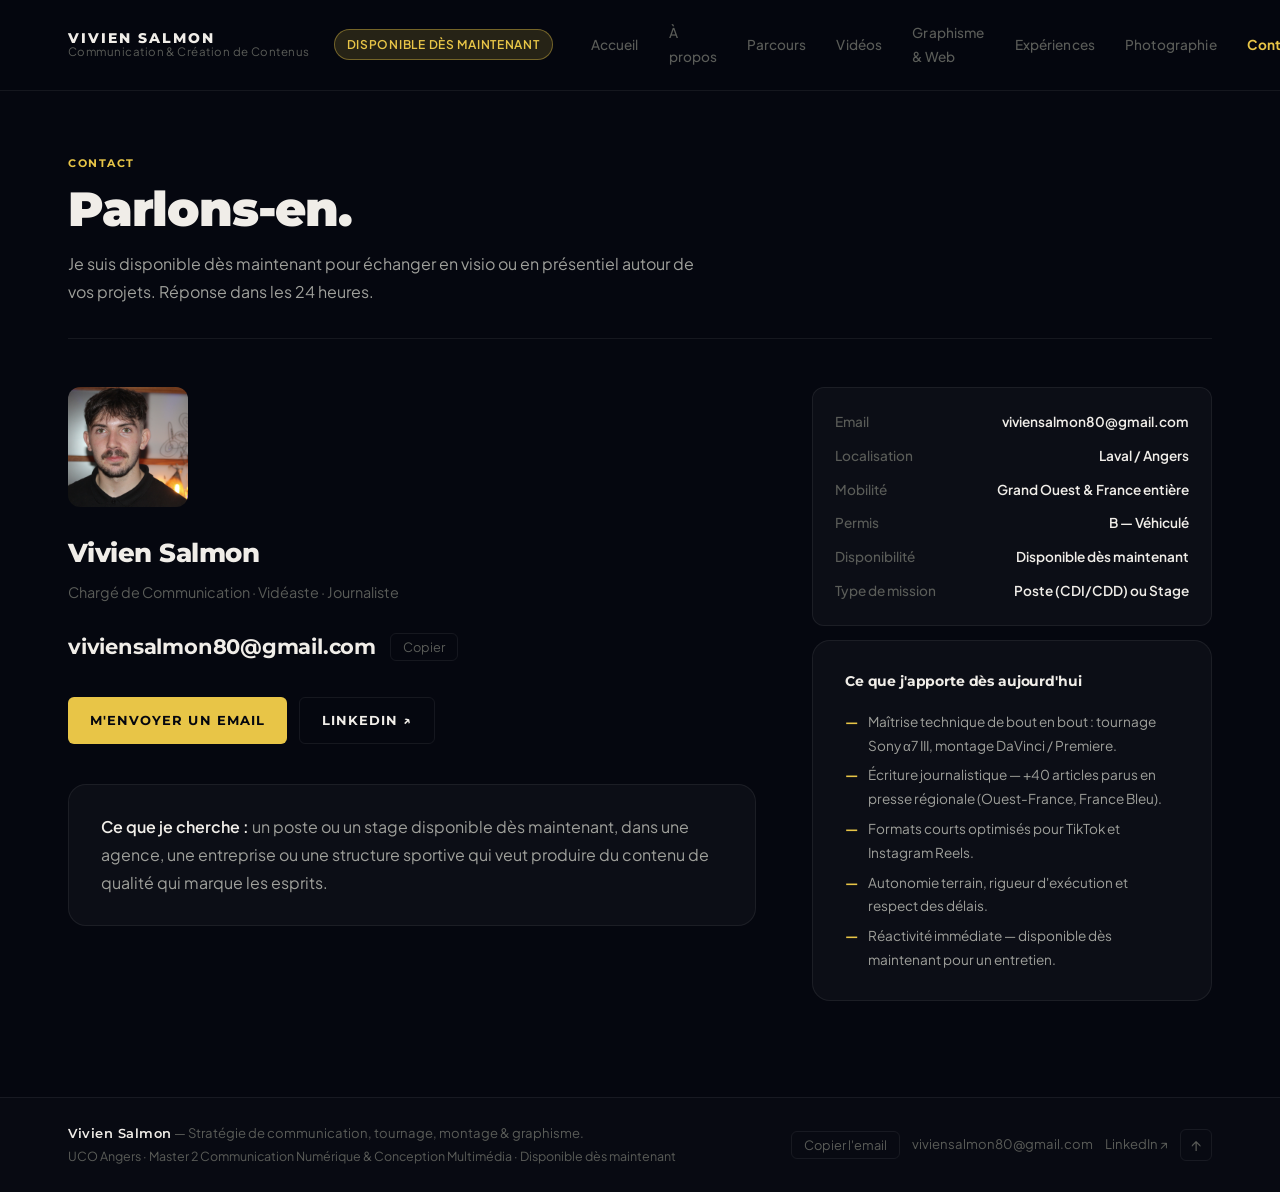
==== commit 34015dc2: "Mise a jour email viviensalmon80@gmail.com, disponibilite immediate, centrage des images et applicat" ====
--- a/contact/index.html
+++ b/contact/index.html
@@ -4,7 +4,7 @@
   <meta charset="UTF-8">
   <meta name="viewport" content="width=device-width, initial-scale=1.0">
   <title>Contact — Vivien Salmon | Portfolio</title>
-  <meta name="description" content="Portfolio de Vivien Salmon : vidéaste, créateur de contenus et chargé de communication (Master 2 UCO Angers). Disponible pour un poste ou stage dès avril 2026.">
+  <meta name="description" content="Portfolio de Vivien Salmon : vidéaste, créateur de contenus et chargé de communication (Master 2 UCO Angers). Disponible dès maintenant pour un poste ou stage.">
   <meta name="author" content="Vivien Salmon">
   <meta property="og:title" content="Contact — Vivien Salmon">
   <meta property="og:description" content="Réalisations audiovisuelles, graphiques et journalistiques de Vivien Salmon.">
@@ -24,7 +24,7 @@
           <span class="brand-role">Communication &amp; Création de Contenus</span>
         </div>
       </a>
-      <span class="status-tag">Disponible — dès avril 2026</span>
+      <span class="status-tag">Disponible dès maintenant</span>
       <button class="mobile-toggle" aria-label="Menu" onclick="toggleMenu()">☰</button>
       <nav>
         <ul class="nav-links" id="nav-menu">
@@ -46,41 +46,41 @@
     <div class="page-header">
       <span class="page-badge">Contact</span>
       <h1 class="page-title">Parlons-en.</h1>
-      <p class="page-lead">Je suis disponible pour un premier échange en visio ou en présentiel. Réponse dans les 24 heures.</p>
+      <p class="page-lead">Je suis disponible dès maintenant pour échanger en visio ou en présentiel autour de vos projets. Réponse dans les 24 heures.</p>
     </div>
 
     <div class="contact-layout">
       <div class="contact-block">
-        <img src="../assets/images/452bf5c5-27b3-4df2-a961-ef2768ff21f6.jpg" alt="Vivien Salmon" style="width:120px;height:120px;object-fit:cover;border-radius:var(--r-md);filter:grayscale(10%);" class="zoomable-img">
+        <img src="../assets/images/452bf5c5-27b3-4df2-a961-ef2768ff21f6.jpg" alt="Vivien Salmon" style="width:120px;height:120px;object-fit:cover;object-position:center 20%;border-radius:var(--r-md);filter:grayscale(10%);display:block;" class="zoomable-img">
         <div>
           <div style="font-family:var(--font-title);font-weight:800;font-size:1.6rem;color:var(--white);letter-spacing:-0.02em;">Vivien Salmon</div>
           <div style="color:var(--muted);font-size:0.9rem;margin-top:4px;">Chargé de Communication · Vidéaste · Journaliste</div>
         </div>
         <div class="contact-email-row">
-          <a href="mailto:vivien.salmon9@gmail.com" class="contact-email">vivien.salmon9@gmail.com</a>
-          <button class="btn-copy-email" onclick="copyEmail('vivien.salmon9@gmail.com', this)">Copier</button>
+          <a href="mailto:viviensalmon80@gmail.com" class="contact-email">viviensalmon80@gmail.com</a>
+          <button class="btn-copy-email" onclick="copyEmail('viviensalmon80@gmail.com', this)">Copier</button>
         </div>
         <div style="display:flex;gap:12px;flex-wrap:wrap;margin-top:8px;">
-          <a href="mailto:vivien.salmon9@gmail.com" class="btn btn-primary">M'envoyer un email</a>
+          <a href="mailto:viviensalmon80@gmail.com" class="btn btn-primary">M'envoyer un email</a>
           <a href="https://www.linkedin.com/in/vivien-salmon-8b6826255/" target="_blank" rel="noopener" class="btn btn-secondary">LinkedIn ↗</a>
         </div>
         <div class="glass-card" style="margin-top:16px;">
-          <p class="prose" style="margin-bottom:0;"><strong>Ce que je cherche :</strong> un stage de fin d'études de 6 mois dès avril 2026, avec perspective d'embauche, dans une agence, une entreprise ou une structure sportive qui veut produire du contenu qui marque.</p>
+          <p class="prose" style="margin-bottom:0;"><strong>Ce que je cherche :</strong> un poste ou un stage disponible dès maintenant, dans une agence, une entreprise ou une structure sportive qui veut produire du contenu de qualité qui marque les esprits.</p>
         </div>
       </div>
 
       <div class="contact-side">
         <div class="contact-info-row">
-          <div class="contact-info-line"><span>Email</span><span>vivien.salmon9@gmail.com</span></div><div class="contact-info-line"><span>Localisation</span><span>Laval / Angers</span></div><div class="contact-info-line"><span>Mobilité</span><span>Grand Ouest &amp; France entière</span></div><div class="contact-info-line"><span>Permis</span><span>B — Véhiculé</span></div><div class="contact-info-line"><span>Disponibilité</span><span>Dès avril 2026</span></div><div class="contact-info-line"><span>Type de mission</span><span>Stage 6 mois ou CDI</span></div>
+          <div class="contact-info-line"><span>Email</span><span>viviensalmon80@gmail.com</span></div><div class="contact-info-line"><span>Localisation</span><span>Laval / Angers</span></div><div class="contact-info-line"><span>Mobilité</span><span>Grand Ouest &amp; France entière</span></div><div class="contact-info-line"><span>Permis</span><span>B — Véhiculé</span></div><div class="contact-info-line"><span>Disponibilité</span><span>Disponible dès maintenant</span></div><div class="contact-info-line"><span>Type de mission</span><span>Poste (CDI/CDD) ou Stage</span></div>
         </div>
         <div class="glass-card">
-          <h2 class="glass-card-title" style="font-size:0.9rem;">Ce que j'apporte</h2>
+          <h2 class="glass-card-title" style="font-size:0.9rem;">Ce que j'apporte dès aujourd'hui</h2>
           <ul class="xp-tasks" style="margin-top:0;">
-            <li>Maîtrise technique de bout en bout : tournage, montage, diffusion.</li>
-            <li>Écriture journalistique — +40 articles parus en presse régionale.</li>
-            <li>Formats courts optimisés pour TikTok et Instagram.</li>
-            <li>Autonomie terrain et respect des délais.</li>
-            <li>Réactivité — disponible pour un premier échange rapidement.</li>
+            <li>Maîtrise technique de bout en bout : tournage Sony α7 III, montage DaVinci / Premiere.</li>
+            <li>Écriture journalistique — +40 articles parus en presse régionale (Ouest-France, France Bleu).</li>
+            <li>Formats courts optimisés pour TikTok et Instagram Reels.</li>
+            <li>Autonomie terrain, rigueur d'exécution et respect des délais.</li>
+            <li>Réactivité immédiate — disponible dès maintenant pour un entretien.</li>
           </ul>
         </div>
       </div>
@@ -91,11 +91,11 @@
     <div class="footer-inner">
       <div class="footer-brand">
         <strong>Vivien Salmon</strong> — Stratégie de communication, tournage, montage &amp; graphisme.<br>
-        <span style="font-size:0.78rem;">UCO Angers · Master 2 Communication Numérique &amp; Conception Multimédia</span>
+        <span style="font-size:0.78rem;">UCO Angers · Master 2 Communication Numérique &amp; Conception Multimédia · Disponible dès maintenant</span>
       </div>
       <div class="footer-links">
-        <button class="btn-copy-email" onclick="copyEmail('vivien.salmon9@gmail.com', this)">Copier l'email</button>
-        <a href="mailto:vivien.salmon9@gmail.com" class="footer-link">vivien.salmon9@gmail.com</a>
+        <button class="btn-copy-email" onclick="copyEmail('viviensalmon80@gmail.com', this)">Copier l'email</button>
+        <a href="mailto:viviensalmon80@gmail.com" class="footer-link">viviensalmon80@gmail.com</a>
         <a href="https://www.linkedin.com/in/vivien-salmon-8b6826255/" target="_blank" rel="noopener" class="footer-link">LinkedIn ↗</a>
         <button class="back-to-top-btn" onclick="window.scrollTo({top:0,behavior:'smooth'})">↑</button>
       </div>
--- a/assets/css/modern.css
+++ b/assets/css/modern.css
@@ -280,14 +280,21 @@
 
 .hero-right {
   position: relative;
+  display: flex;
+  justify-content: center;
+  align-items: center;
 }
 
 .hero-portrait {
   width: 100%;
+  max-width: 380px;
   aspect-ratio: 4 / 5;
   object-fit: cover;
+  object-position: center 25%;
   border-radius: var(--r-md);
   filter: grayscale(12%) contrast(1.05);
+  display: block;
+  margin: 0 auto;
 }
 
 .hero-portrait-label {
@@ -430,12 +437,18 @@
   aspect-ratio: 16/9;
   overflow: hidden;
   position: relative;
+  display: flex;
+  align-items: center;
+  justify-content: center;
+  background: var(--bg-alt);
 }
 
 .card-featured .cf-media img {
   width: 100%;
   height: 100%;
   object-fit: cover;
+  object-position: center;
+  display: block;
   transition: transform 0.6s var(--ease);
 }
 
@@ -544,12 +557,17 @@
   aspect-ratio: 16 / 9;
   overflow: hidden;
   background: var(--bg-alt);
+  display: flex;
+  align-items: center;
+  justify-content: center;
 }
 
 .card-media img {
   width: 100%;
   height: 100%;
   object-fit: cover;
+  object-position: center;
+  display: block;
   transition: transform 0.6s var(--ease);
 }
 
@@ -736,6 +754,7 @@
   width: 100%;
   aspect-ratio: 16 / 9;
   object-fit: cover;
+  object-position: center;
   display: block;
   transition: filter 0.3s var(--ease);
 }
@@ -863,6 +882,7 @@
   width: 100%;
   aspect-ratio: 9 / 16;
   object-fit: cover;
+  object-position: center;
   display: block;
   transition: filter 0.3s var(--ease);
 }
@@ -940,6 +960,7 @@
   width: 100%;
   aspect-ratio: 16/9;
   object-fit: cover;
+  object-position: center;
   display: block;
   transition: filter 0.3s var(--ease);
 }
@@ -1028,7 +1049,11 @@
 
 .masonry-item img {
   width: 100%;
+  height: auto;
+  object-fit: cover;
+  object-position: center;
   display: block;
+  margin: 0 auto;
   transition: filter 0.3s var(--ease);
 }
 
@@ -1112,8 +1137,10 @@
   width: 100%;
   aspect-ratio: 4/5;
   object-fit: cover;
+  object-position: center 20%;
   border-radius: var(--r-md);
   filter: grayscale(10%) contrast(1.05);
+  display: block;
 }
 
 .about-bio p {
@@ -1427,7 +1454,9 @@
   width: 100%;
   border-radius: var(--r-sm);
   object-fit: cover;
+  object-position: center;
   max-height: 220px;
+  display: block;
 }
 
 /* =========================================================================
@@ -1456,6 +1485,9 @@
 
 .photo-item img {
   width: 100%;
+  height: auto;
+  object-fit: cover;
+  object-position: center;
   display: block;
   transition: filter 0.3s var(--ease);
 }
